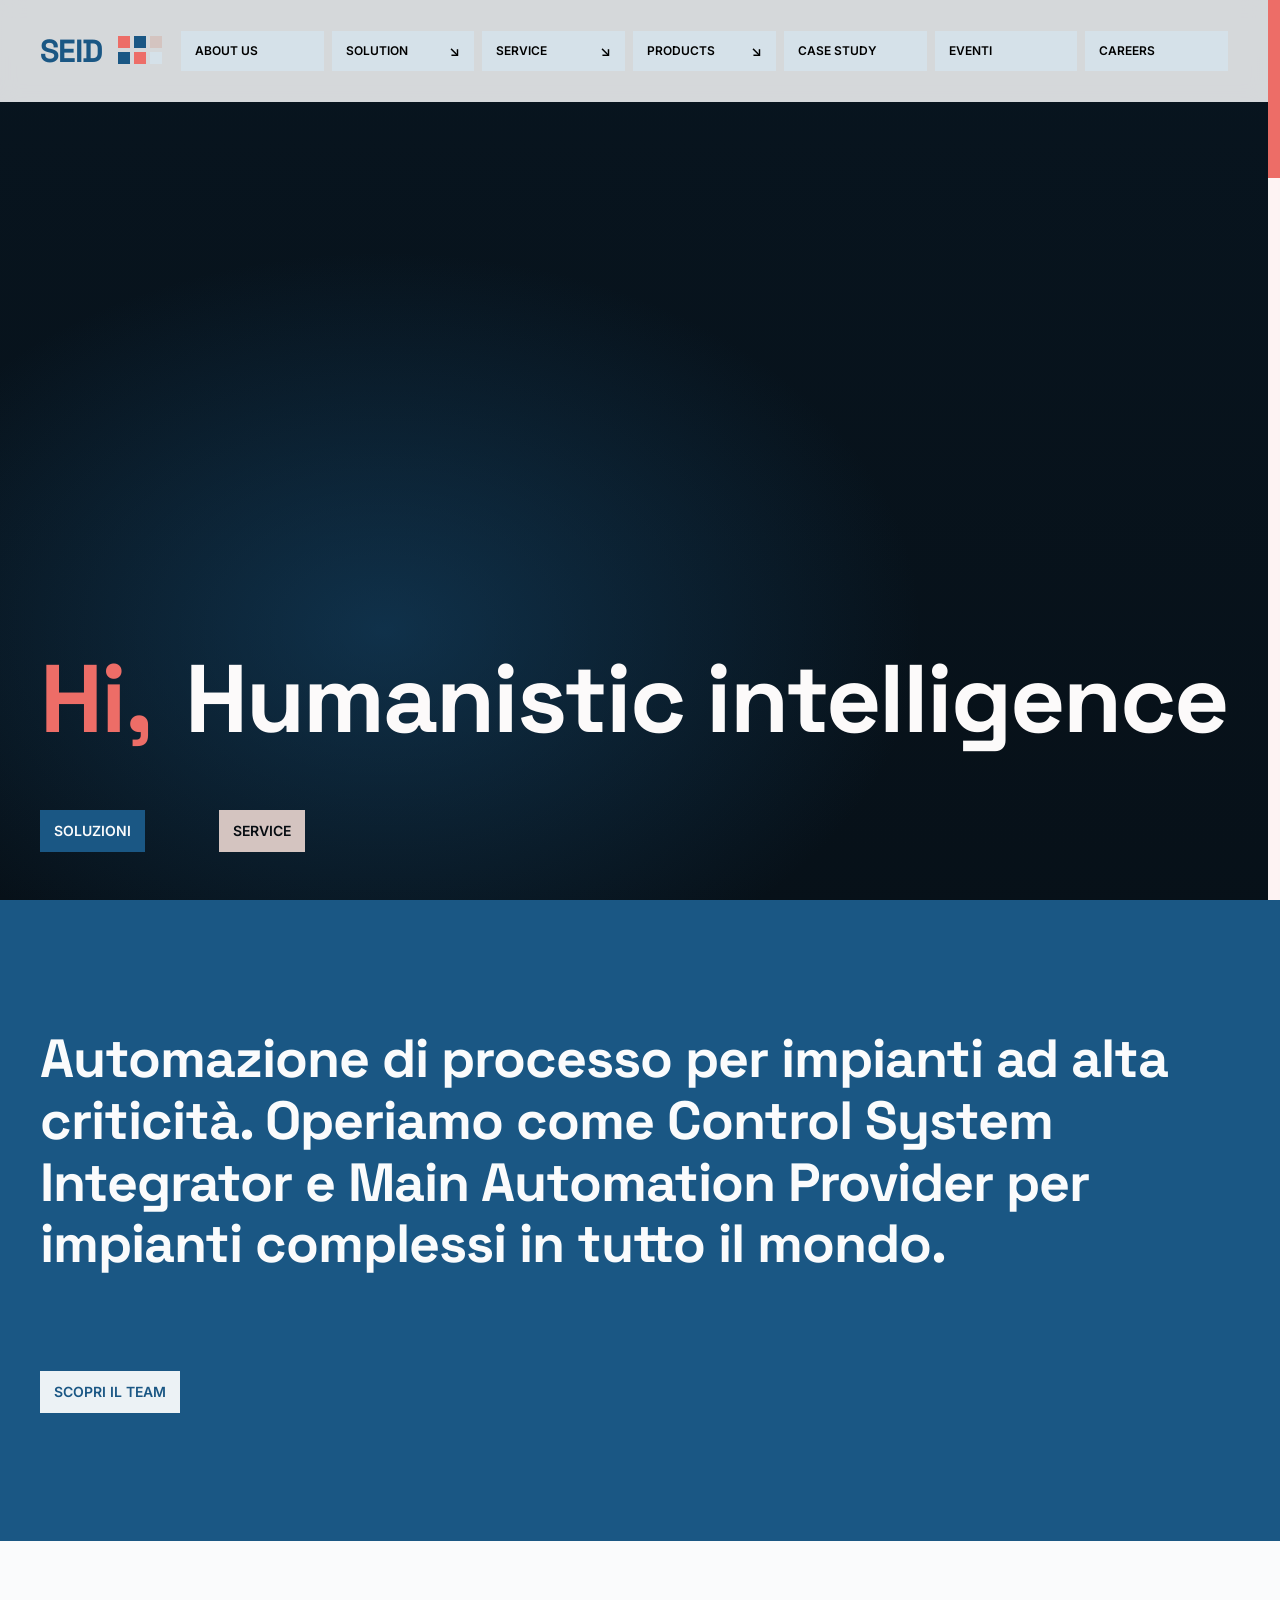
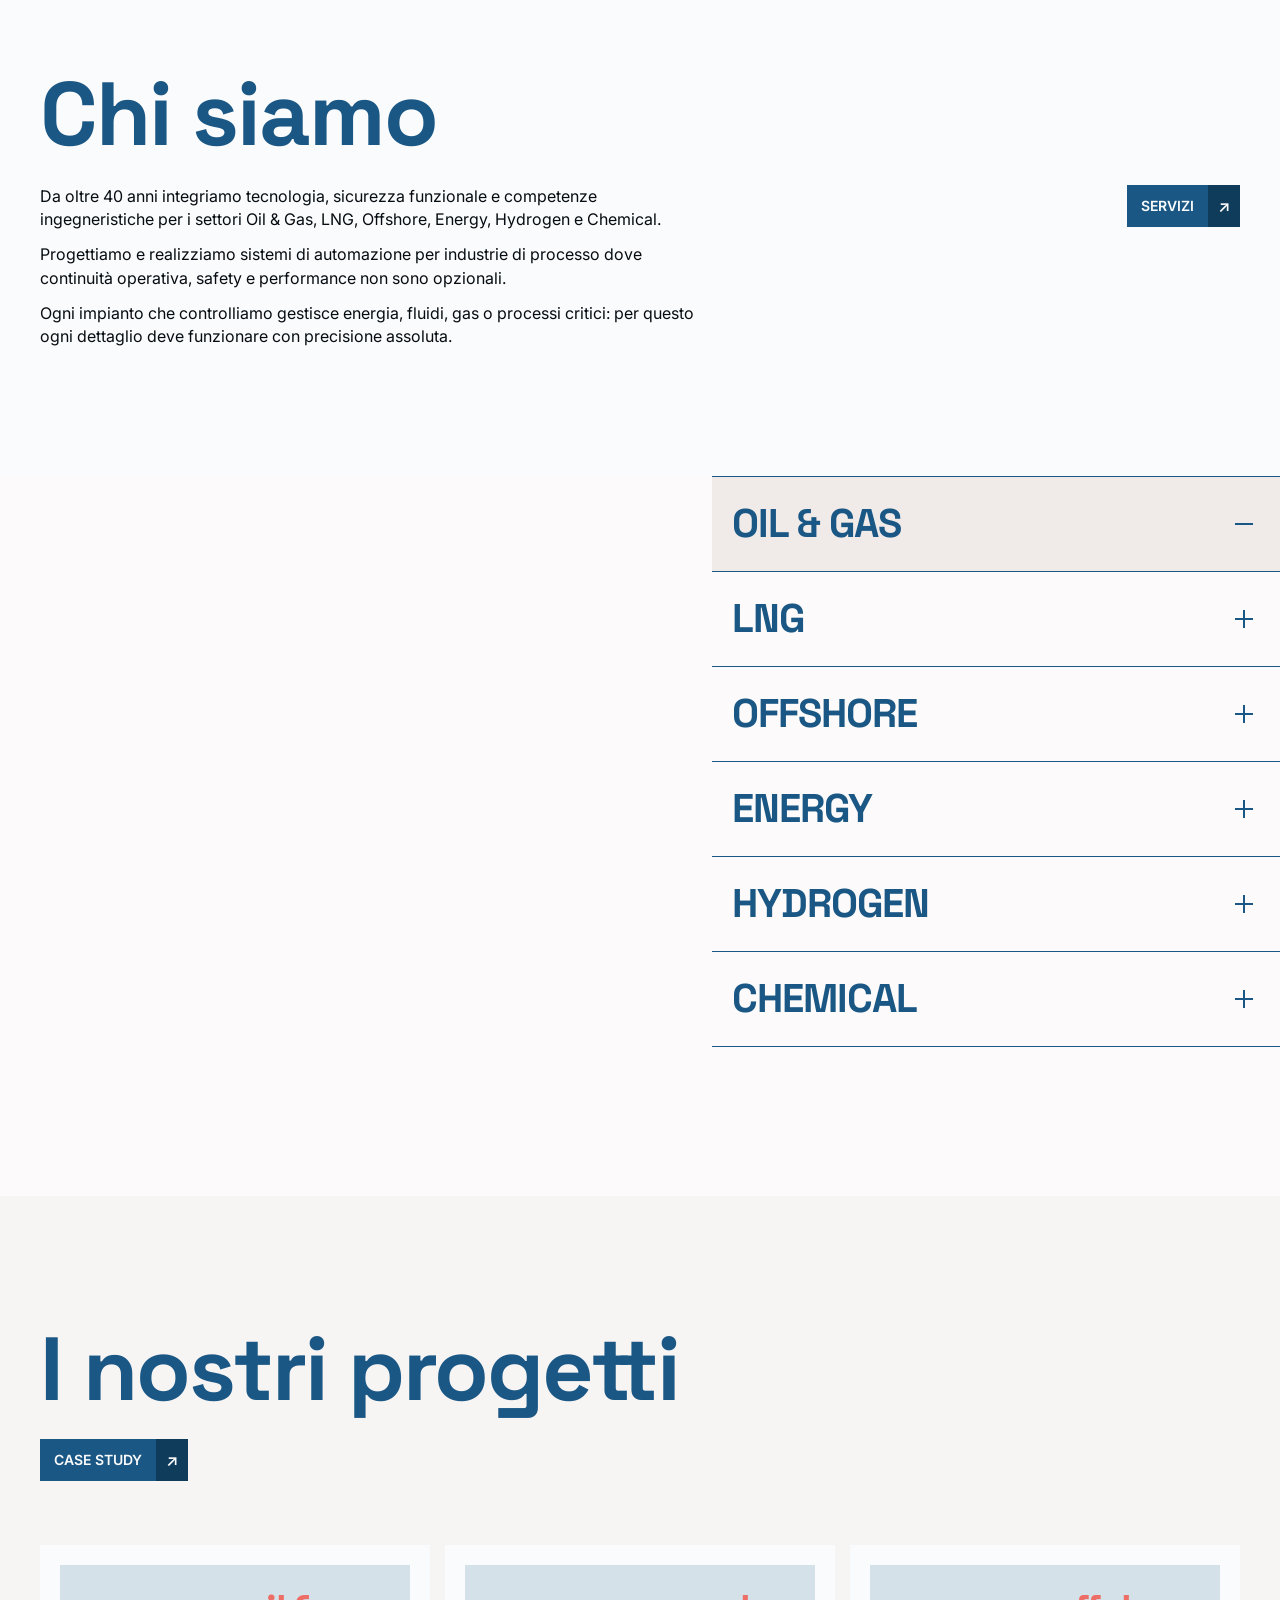
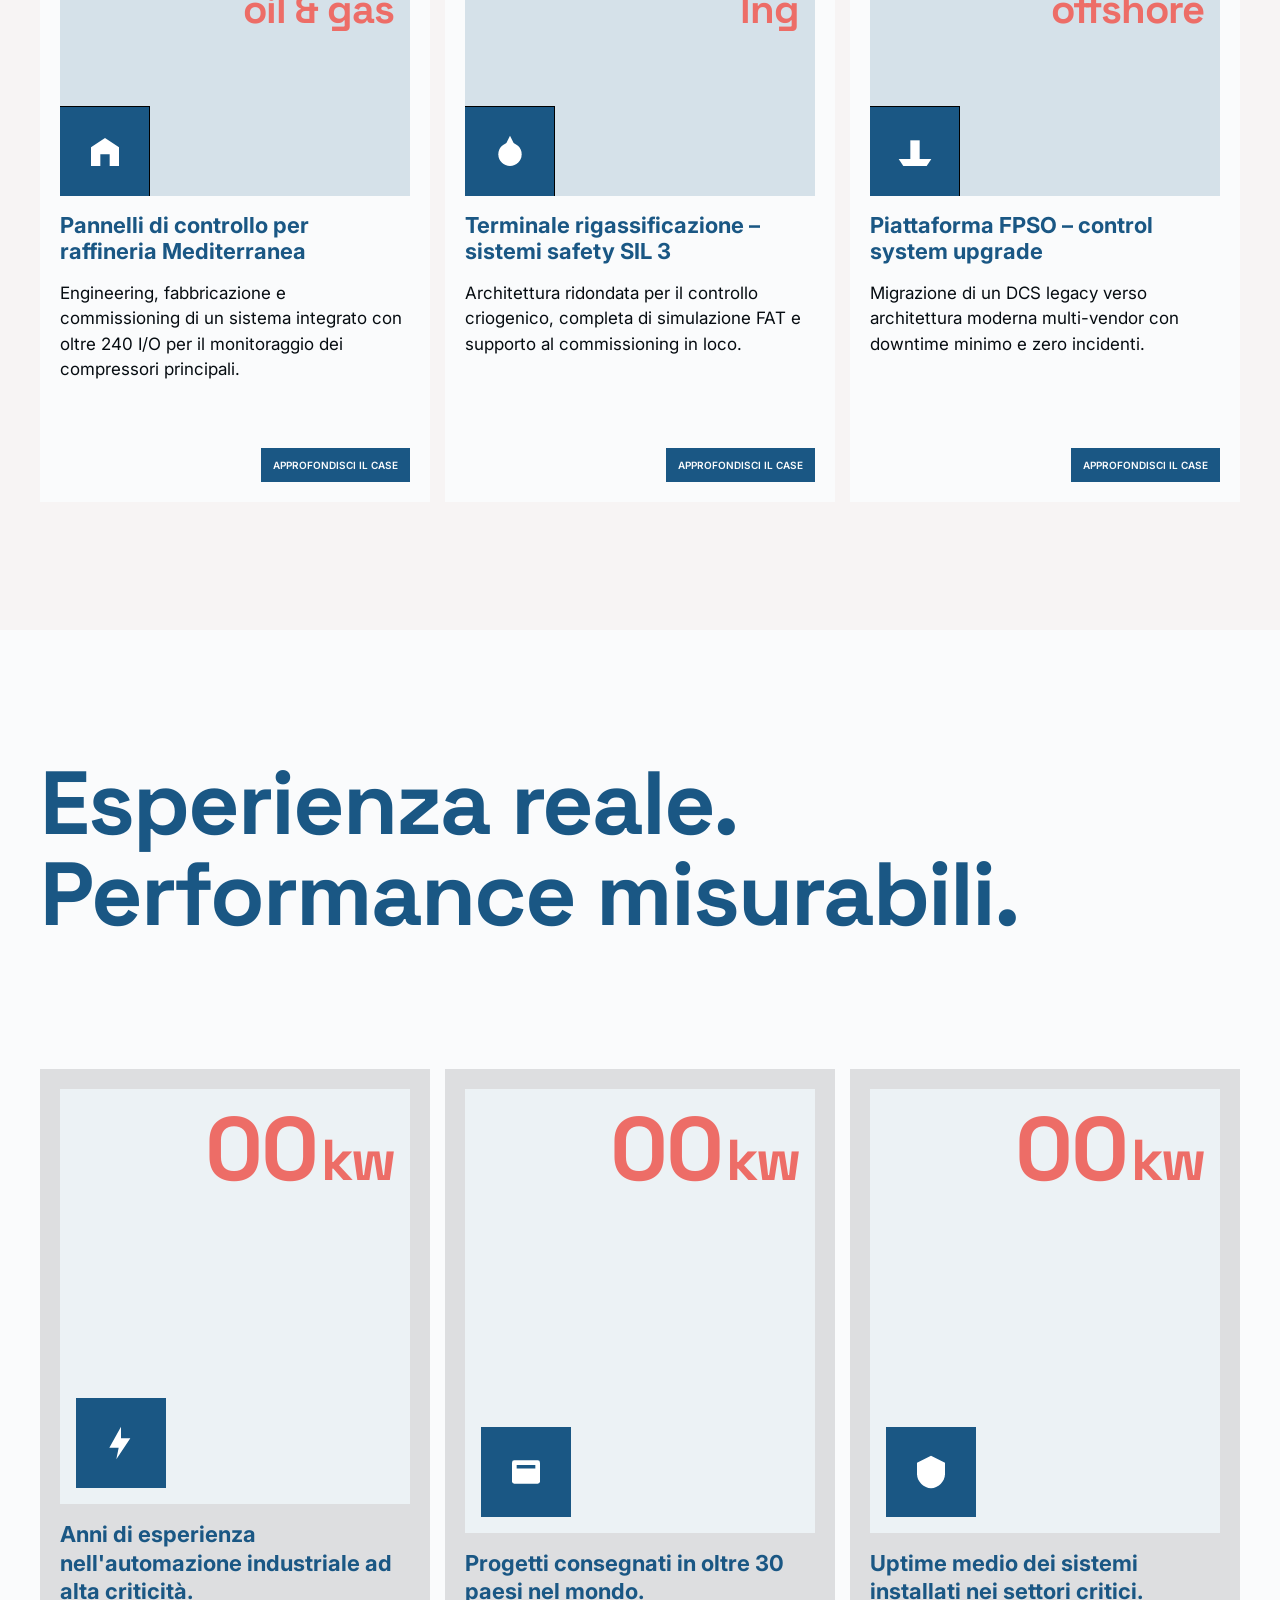
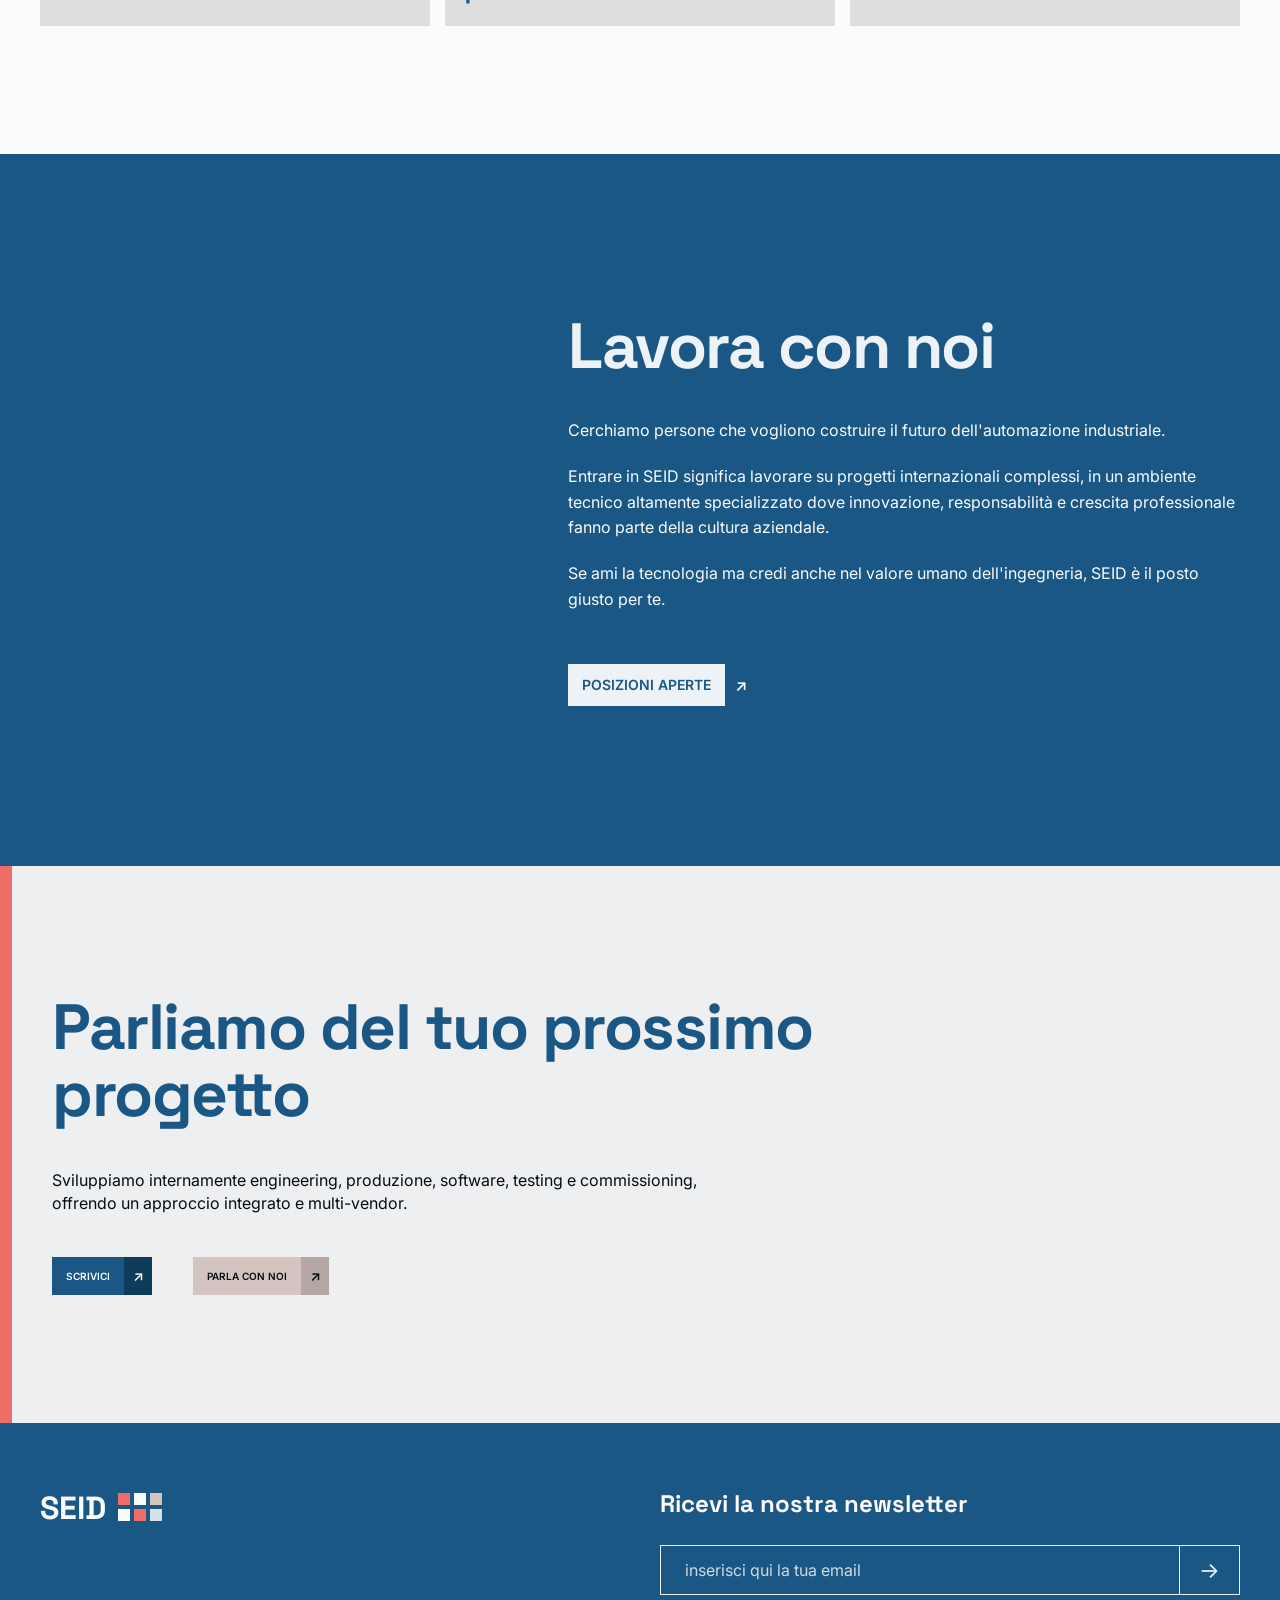
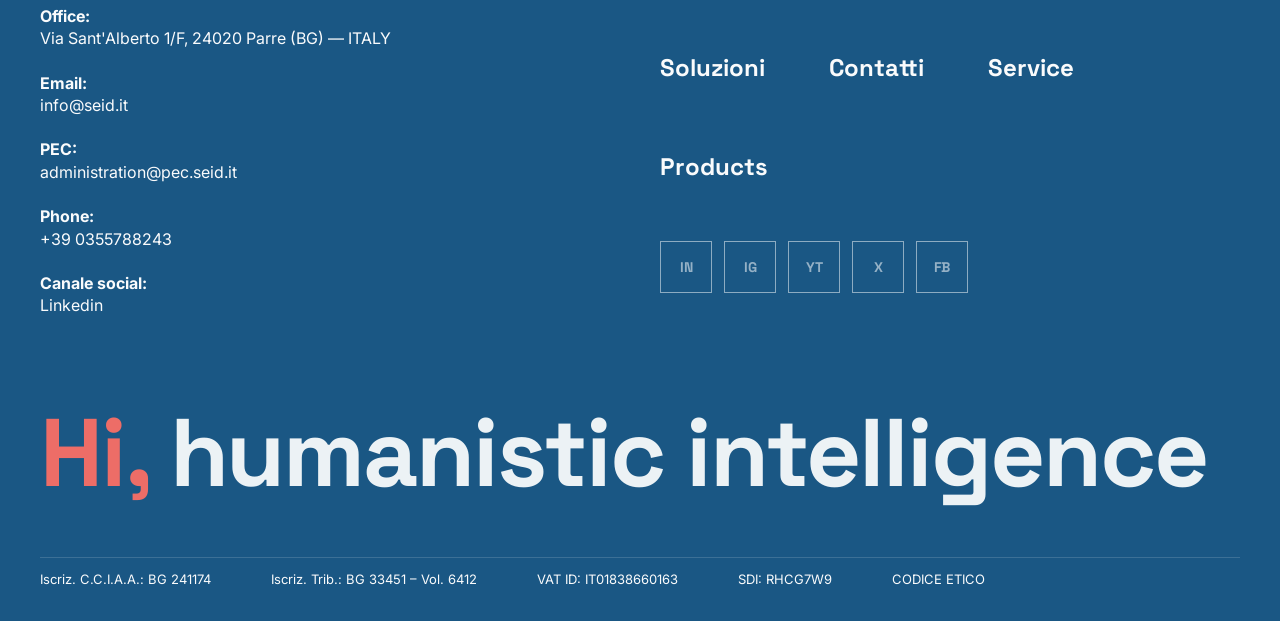
==== index.html @ a4745b93 "feat: SEID homepage prototype from Figma with GSAP animations Pixel-perfect HTML/CSS/JS implementati" ====
<!DOCTYPE html>
<html lang="it">
<head>
<meta charset="UTF-8" />
<meta name="viewport" content="width=device-width, initial-scale=1.0" />
<title>SEID — Hi, Humanistic Intelligence</title>
<meta name="description" content="Automazione di processo per impianti ad alta criticità. Control System Integrator e Main Automation Provider." />
<link rel="preconnect" href="https://fonts.googleapis.com" />
<link rel="preconnect" href="https://fonts.gstatic.com" crossorigin />
<link href="https://fonts.googleapis.com/css2?family=Inter:wght@400;600;700&family=Space+Grotesk:wght@500;700&display=swap" rel="stylesheet" />
<link rel="stylesheet" href="css/styles.css" />
</head>
<body>

<!-- Accent vertical line on right edge -->
<div class="edge-accent" aria-hidden="true">
  <span class="edge-accent__inner"></span>
</div>

<!-- HEADER -->
<header class="site-header" id="siteHeader">
  <a href="#" class="logo" aria-label="SEID home">
    <svg viewBox="0 0 127 42" xmlns="http://www.w3.org/2000/svg" fill="none" aria-hidden="true">
      <text x="0" y="32" fill="#1a5784" font-family="Space Grotesk, sans-serif" font-weight="700" font-size="32" letter-spacing="-1">SEID</text>
      <rect x="78" y="6" width="12" height="12" fill="#ed6d67"/>
      <rect x="94" y="6" width="12" height="12" fill="#1a5784"/>
      <rect x="110" y="6" width="12" height="12" fill="#d4c4c0"/>
      <rect x="78" y="22" width="12" height="12" fill="#1a5784"/>
      <rect x="94" y="22" width="12" height="12" fill="#ed6d67"/>
      <rect x="110" y="22" width="12" height="12" fill="#d5e1e9"/>
    </svg>
  </a>

  <nav class="nav" aria-label="Primary">
    <ul>
      <li><a href="#about">about us</a></li>
      <li><a href="#services">solution <span class="caret">↘</span></a></li>
      <li><a href="#services">service <span class="caret">↘</span></a></li>
      <li><a href="#projects">products <span class="caret">↘</span></a></li>
      <li><a href="#projects">case study</a></li>
      <li><a href="#careers">eventi</a></li>
      <li><a href="#careers">careers</a></li>
    </ul>
  </nav>

  <button class="hamburger" id="hamburger" aria-label="Apri menu" aria-expanded="false">
    <span></span><span></span><span></span>
  </button>
</header>

<!-- Mobile drawer -->
<div class="mobile-drawer" id="mobileDrawer" aria-hidden="true">
  <nav>
    <a href="#about">about us</a>
    <a href="#services">solution</a>
    <a href="#services">service</a>
    <a href="#projects">products</a>
    <a href="#projects">case study</a>
    <a href="#careers">eventi</a>
    <a href="#careers">careers</a>
  </nav>
</div>

<main>

  <!-- HERO BANNER -->
  <section class="hero-banner">
    <h1 class="hero-banner__title">
      <span class="hi js-hi">Hi,</span>
      <span class="white js-hi-text">Humanistic intelligence</span>
    </h1>
    <div class="hero-banner__buttons js-fade-up">
      <a class="btn btn--primary" href="#services">SOLUZIONI</a>
      <a class="btn btn--secondary" href="#services">SERVICE</a>
    </div>
  </section>

  <!-- HERO SECTION -->
  <section class="hero-section">
    <p class="hero-section__copy js-words">Automazione di processo per impianti ad alta criticità. Operiamo come Control System Integrator e Main Automation Provider per impianti complessi in tutto il mondo.</p>
    <a class="btn btn--ghost js-fade-up" href="#careers">scopri il team</a>
  </section>

  <!-- ABOUT -->
  <section class="about" id="about">
    <h2 class="section-title js-reveal">Chi siamo</h2>
    <div class="about__row">
      <div class="about__copy js-fade-up">
        <p>Da oltre 40 anni integriamo tecnologia, sicurezza funzionale e competenze ingegneristiche per i settori Oil &amp; Gas, LNG, Offshore, Energy, Hydrogen e Chemical.</p>
        <p>Progettiamo e realizziamo sistemi di automazione per industrie di processo dove continuità operativa, safety e performance non sono opzionali.</p>
        <p>Ogni impianto che controlliamo gestisce energia, fluidi, gas o processi critici: per questo ogni dettaglio deve funzionare con precisione assoluta.</p>
      </div>
      <a class="btn btn--primary btn--icon js-fade-up" href="#services">
        <span>servizi</span>
        <span class="btn__icon" aria-hidden="true">↗</span>
      </a>
    </div>
  </section>

  <!-- ACCORDION / SERVICES -->
  <section class="services" id="services">
    <div class="services__image js-parallax">
      <img src="https://www.figma.com/api/mcp/asset/ca672ca2-7e3f-4806-a216-b93a94ddacea" alt="Impianto industriale automazione SEID" loading="lazy" />
    </div>

    <div class="services__list">
      <div class="accordion" data-accordion>

        <article class="accordion__item is-open" data-item>
          <header class="accordion__header" data-header>
            <h3>OIL &amp; GAS</h3>
            <button class="accordion__toggle" aria-label="Apri sezione" data-toggle><span class="icon-plus"></span></button>
          </header>
          <div class="accordion__body" data-body>
            <p>Sistemi di automazione e controllo per impianti upstream, midstream e downstream. Sviluppiamo soluzioni affidabili per compressori, separatori, raffinerie e trattamento gas, garantendo continuità operativa, safety e performance in ambienti ad alta criticità.</p>
            <div class="tags">
              <span class="tag tag--accent">Unit Control Panel</span>
              <span class="tag">Local Control Panel</span>
              <span class="tag">Junction Box</span>
              <span class="tag">Pushbutton Station</span>
              <span class="tag">Local Instrument Board</span>
            </div>
            <div class="accordion__cta">
              <a class="btn btn--primary" href="#projects">esplora</a>
            </div>
          </div>
        </article>

        <article class="accordion__item" data-item>
          <header class="accordion__header" data-header>
            <h3>LNG</h3>
            <button class="accordion__toggle" aria-label="Apri sezione" data-toggle><span class="icon-plus"></span></button>
          </header>
          <div class="accordion__body" data-body>
            <p>Sistemi di controllo e safety per la liquefazione, lo stoccaggio e la rigassificazione del gas naturale. Progetti integrati per terminali LNG, gestione boil-off, monitoraggio criogenico.</p>
            <div class="tags">
              <span class="tag tag--accent">Cryogenic Skid</span>
              <span class="tag">BOG Compressor Panel</span>
              <span class="tag">ESD System</span>
            </div>
            <div class="accordion__cta">
              <a class="btn btn--primary" href="#projects">esplora</a>
            </div>
          </div>
        </article>

        <article class="accordion__item" data-item>
          <header class="accordion__header" data-header>
            <h3>Offshore</h3>
            <button class="accordion__toggle" aria-label="Apri sezione" data-toggle><span class="icon-plus"></span></button>
          </header>
          <div class="accordion__body" data-body>
            <p>Pannelli e sistemi di controllo certificati per ambienti offshore: FPSO, piattaforme fisse, jack-up. Soluzioni resistenti alla corrosione, certificate per zone ATEX/IECEx.</p>
            <div class="tags">
              <span class="tag tag--accent">FPSO Control</span>
              <span class="tag">Hazardous Area</span>
              <span class="tag">Subsea Interface</span>
            </div>
            <div class="accordion__cta">
              <a class="btn btn--primary" href="#projects">esplora</a>
            </div>
          </div>
        </article>

        <article class="accordion__item" data-item>
          <header class="accordion__header" data-header>
            <h3>Energy</h3>
            <button class="accordion__toggle" aria-label="Apri sezione" data-toggle><span class="icon-plus"></span></button>
          </header>
          <div class="accordion__body" data-body>
            <p>Controllo di centrali termoelettriche, cogenerazione, rinnovabili. Automazione di turbine, BOP e bilanci elettrici dell&apos;impianto con SIL fino a livello 3.</p>
            <div class="tags">
              <span class="tag tag--accent">Power Plant DCS</span>
              <span class="tag">Turbine Control</span>
              <span class="tag">BOP Integration</span>
            </div>
            <div class="accordion__cta">
              <a class="btn btn--primary" href="#projects">esplora</a>
            </div>
          </div>
        </article>

        <article class="accordion__item" data-item>
          <header class="accordion__header" data-header>
            <h3>Hydrogen</h3>
            <button class="accordion__toggle" aria-label="Apri sezione" data-toggle><span class="icon-plus"></span></button>
          </header>
          <div class="accordion__body" data-body>
            <p>Sistemi per la produzione, compressione e stoccaggio dell&apos;idrogeno verde e blu. Controllo di elettrolizzatori, gestione safety dedicata e integrazione con la rete elettrica.</p>
            <div class="tags">
              <span class="tag tag--accent">Electrolyzer Control</span>
              <span class="tag">H₂ Safety</span>
              <span class="tag">Storage Skid</span>
            </div>
            <div class="accordion__cta">
              <a class="btn btn--primary" href="#projects">esplora</a>
            </div>
          </div>
        </article>

        <article class="accordion__item" data-item>
          <header class="accordion__header" data-header>
            <h3>Chemical</h3>
            <button class="accordion__toggle" aria-label="Apri sezione" data-toggle><span class="icon-plus"></span></button>
          </header>
          <div class="accordion__body" data-body>
            <p>Automazione di processi chimici e petrolchimici: reattori, distillazione, polimerizzazione. Sistemi di safety SIL, batch control e gestione delle ricette per impianti continui e discontinui.</p>
            <div class="tags">
              <span class="tag tag--accent">Batch Control</span>
              <span class="tag">SIS Architecture</span>
              <span class="tag">Recipe Management</span>
            </div>
            <div class="accordion__cta">
              <a class="btn btn--primary" href="#projects">esplora</a>
            </div>
          </div>
        </article>

      </div>
    </div>
  </section>

  <!-- PROJECTS -->
  <section class="projects-wrap" id="projects">
    <div class="projects-intro">
      <h2 class="section-title js-reveal">I nostri progetti</h2>
      <a class="btn btn--primary btn--icon js-fade-up" href="#projects">
        <span>case study</span>
        <span class="btn__icon" aria-hidden="true">↗</span>
      </a>
    </div>

    <div class="projects-grid">
      <article class="project-card js-card">
        <div class="project-card__top">
          <h3 class="project-card__title">Oil &amp; gas</h3>
          <div class="project-card__icon" aria-hidden="true">
            <svg viewBox="0 0 36 36" xmlns="http://www.w3.org/2000/svg"><path d="M6 30 V14 L18 6 L30 14 V30 H22 V20 H14 V30 Z" fill="#fff"/></svg>
          </div>
        </div>
        <div class="project-card__body">
          <h4>Pannelli di controllo per raffineria Mediterranea</h4>
          <p>Engineering, fabbricazione e commissioning di un sistema integrato con oltre 240 I/O per il monitoraggio dei compressori principali.</p>
        </div>
        <a class="btn btn--primary btn--xs" href="#">approfondisci il case</a>
      </article>

      <article class="project-card js-card">
        <div class="project-card__top">
          <h3 class="project-card__title">LNG</h3>
          <div class="project-card__icon" aria-hidden="true">
            <svg viewBox="0 0 36 36" xmlns="http://www.w3.org/2000/svg"><circle cx="18" cy="20" r="10" fill="#fff"/><path d="M18 4 L24 16 H12 Z" fill="#fff"/></svg>
          </div>
        </div>
        <div class="project-card__body">
          <h4>Terminale rigassificazione – sistemi safety SIL 3</h4>
          <p>Architettura ridondata per il controllo criogenico, completa di simulazione FAT e supporto al commissioning in loco.</p>
        </div>
        <a class="btn btn--primary btn--xs" href="#">approfondisci il case</a>
      </article>

      <article class="project-card js-card">
        <div class="project-card__top">
          <h3 class="project-card__title">Offshore</h3>
          <div class="project-card__icon" aria-hidden="true">
            <svg viewBox="0 0 36 36" xmlns="http://www.w3.org/2000/svg"><path d="M4 24 H32 L28 30 H8 Z" fill="#fff"/><rect x="14" y="8" width="8" height="16" fill="#fff"/></svg>
          </div>
        </div>
        <div class="project-card__body">
          <h4>Piattaforma FPSO – control system upgrade</h4>
          <p>Migrazione di un DCS legacy verso architettura moderna multi-vendor con downtime minimo e zero incidenti.</p>
        </div>
        <a class="btn btn--primary btn--xs" href="#">approfondisci il case</a>
      </article>
    </div>
  </section>

  <!-- PERFORMANCE -->
  <section class="performance">
    <h2 class="section-title js-reveal">
      Esperienza reale.<br />Performance misurabili.
    </h2>
  </section>

  <!-- DATA CARDS -->
  <section class="data-grid">
    <article class="data-card js-card">
      <div class="data-card__top">
        <p class="data-card__number" data-counter data-target="40" data-suffix="+">
          <span class="num">00</span><span class="suf">kw</span>
        </p>
        <div class="data-card__icon" aria-hidden="true">
          <svg viewBox="0 0 36 36" xmlns="http://www.w3.org/2000/svg"><path d="M18 4 L8 22 H16 L14 32 L26 14 H18 Z" fill="#fff"/></svg>
        </div>
      </div>
      <p class="data-card__copy">Anni di esperienza nell&apos;automazione industriale ad alta criticità.</p>
    </article>

    <article class="data-card js-card">
      <div class="data-card__top">
        <p class="data-card__number" data-counter data-target="500" data-suffix="+">
          <span class="num">00</span><span class="suf">kw</span>
        </p>
        <div class="data-card__icon" aria-hidden="true">
          <svg viewBox="0 0 36 36" xmlns="http://www.w3.org/2000/svg"><rect x="6" y="8" width="24" height="20" rx="2" fill="#fff"/><rect x="10" y="12" width="16" height="3" fill="#1a5784"/></svg>
        </div>
      </div>
      <p class="data-card__copy">Progetti consegnati in oltre 30 paesi nel mondo.</p>
    </article>

    <article class="data-card js-card">
      <div class="data-card__top">
        <p class="data-card__number" data-counter data-target="99" data-suffix="%">
          <span class="num">00</span><span class="suf">kw</span>
        </p>
        <div class="data-card__icon" aria-hidden="true">
          <svg viewBox="0 0 36 36" xmlns="http://www.w3.org/2000/svg"><path d="M18 4 L30 10 V20 C30 26 24 32 18 32 C12 32 6 26 6 20 V10 Z" fill="#fff"/></svg>
        </div>
      </div>
      <p class="data-card__copy">Uptime medio dei sistemi installati nei settori critici.</p>
    </article>
  </section>

  <!-- CAREERS -->
  <section class="careers" id="careers">
    <div class="careers__image js-parallax">
      <img src="https://www.figma.com/api/mcp/asset/4fd340e8-c42e-48a8-834a-2d0d92413b69" alt="Team SEID al lavoro" loading="lazy" />
    </div>
    <div class="careers__copy">
      <h2 class="js-reveal">Lavora con noi</h2>
      <p class="js-fade-up">Cerchiamo persone che vogliono costruire il futuro dell&apos;automazione industriale.</p>
      <p class="js-fade-up">Entrare in SEID significa lavorare su progetti internazionali complessi, in un ambiente tecnico altamente specializzato dove innovazione, responsabilità e crescita professionale fanno parte della cultura aziendale.</p>
      <p class="js-fade-up">Se ami la tecnologia ma credi anche nel valore umano dell&apos;ingegneria, SEID è il posto giusto per te.</p>
      <a class="btn btn--ghost btn--icon js-fade-up" href="#contact">
        <span>posizioni aperte</span>
        <span class="btn__icon" aria-hidden="true">↗</span>
      </a>
    </div>
  </section>

  <!-- CONTACT CTA -->
  <section class="contact-cta" id="contact">
    <h2 class="js-reveal">Parliamo del tuo prossimo progetto</h2>
    <p class="js-fade-up">Sviluppiamo internamente engineering, produzione, software, testing e commissioning, offrendo un approccio integrato e multi-vendor.</p>
    <div class="contact-cta__buttons js-fade-up">
      <a class="btn btn--primary btn--icon btn--sm" href="#">
        <span>scrivici</span>
        <span class="btn__icon" aria-hidden="true">↗</span>
      </a>
      <a class="btn btn--soft btn--icon btn--sm" href="#">
        <span>Parla con noi</span>
        <span class="btn__icon" aria-hidden="true">↗</span>
      </a>
    </div>
  </section>

</main>

<!-- FOOTER -->
<footer class="footer">
  <div class="footer__top">
    <div class="footer__left">
      <a href="#" class="footer__logo" aria-label="SEID">
        <svg viewBox="0 0 127 42" xmlns="http://www.w3.org/2000/svg">
          <text x="0" y="32" fill="#fafbfc" font-family="Space Grotesk, sans-serif" font-weight="700" font-size="32">SEID</text>
          <rect x="78" y="6" width="12" height="12" fill="#ed6d67"/>
          <rect x="94" y="6" width="12" height="12" fill="#fafbfc"/>
          <rect x="110" y="6" width="12" height="12" fill="#d4c4c0"/>
          <rect x="78" y="22" width="12" height="12" fill="#fafbfc"/>
          <rect x="94" y="22" width="12" height="12" fill="#ed6d67"/>
          <rect x="110" y="22" width="12" height="12" fill="#d5e1e9"/>
        </svg>
      </a>
      <ul class="footer__contacts">
        <li><strong>Office:</strong><br />Via Sant'Alberto 1/F, 24020 Parre (BG) — ITALY</li>
        <li><strong>Email:</strong><br />info@seid.it</li>
        <li><strong>PEC:</strong><br />administration@pec.seid.it</li>
        <li><strong>Phone:</strong><br />+39 0355788243</li>
        <li><strong>Canale social:</strong><br />Linkedin</li>
      </ul>
    </div>

    <div class="footer__right">
      <div class="newsletter">
        <p class="newsletter__title">Ricevi la nostra newsletter</p>
        <form class="newsletter__form" onsubmit="event.preventDefault();">
          <input type="email" placeholder="inserisci qui la tua email" aria-label="Email" />
          <button type="submit" aria-label="Iscriviti">→</button>
        </form>
      </div>

      <nav class="footer__nav">
        <a href="#services">Soluzioni</a>
        <a href="#contact">Contatti</a>
        <a href="#services">Service</a>
        <a href="#projects">Products</a>
      </nav>

      <div class="footer__socials" aria-label="social">
        <a href="#" aria-label="LinkedIn"><span>in</span></a>
        <a href="#" aria-label="Instagram"><span>ig</span></a>
        <a href="#" aria-label="YouTube"><span>yt</span></a>
        <a href="#" aria-label="X"><span>x</span></a>
        <a href="#" aria-label="Facebook"><span>fb</span></a>
      </div>
    </div>
  </div>

  <h2 class="footer__claim">
    <span class="red">Hi,</span> <span class="light">humanistic intelligence</span>
  </h2>

  <div class="footer__legal">
    <span>Iscriz. C.C.I.A.A.: BG 241174</span>
    <span>Iscriz. Trib.: BG 33451 – Vol. 6412</span>
    <span>VAT ID: IT01838660163</span>
    <span>SDI: RHCG7W9</span>
    <span>CODICE ETICO</span>
  </div>
</footer>

<script src="https://cdnjs.cloudflare.com/ajax/libs/gsap/3.12.5/gsap.min.js"></script>
<script src="https://cdnjs.cloudflare.com/ajax/libs/gsap/3.12.5/ScrollTrigger.min.js"></script>
<script src="js/main.js"></script>
</body>
</html>
---- css/styles.css ----
/* ------- Design Tokens ------- */
:root {
  --primary-50:  #ecf2f5;
  --primary-100: #d5e1e9;
  --primary-500: #1a5784;
  --primary-700: #103c5b;
  --accent-50:   #fef3f3;
  --accent-500:  #ed6d67;
  --secondary-50:  #fcfafa;
  --secondary-100: #f7f4f4;
  --secondary-200: #f0eae9;
  --secondary-500: #d4c4c0;
  --secondary-600: #b4a7a3;
  --secondary-900: #3b3736;
  --neutral-50:  #fafbfc;
  --neutral-100: #eeeff0;
  --neutral-200: #dddee0;
  --neutral-950: #060c11;

  --margin: 40px;
  --gutter: 15px;
  --spacing-s: 8px;
  --spacing-l: 16px;
  --spacing-xl: 24px;
  --spacing-2xl: 32px;
  --spacing-4xl: 64px;
  --spacing-5xl: 96px;
  --spacing-6xl: 128px;

  --font-head: "Space Grotesk", system-ui, sans-serif;
  --font-body: "Inter", system-ui, sans-serif;

  --max: 1440px;
  --header-h: 102px;
}

* { box-sizing: border-box; margin: 0; padding: 0; }

html { scroll-behavior: smooth; }

body {
  font-family: var(--font-body);
  background: var(--neutral-50);
  color: var(--neutral-950);
  line-height: 1.45;
  overflow-x: hidden;
  -webkit-font-smoothing: antialiased;
}

img { display: block; max-width: 100%; }
a { color: inherit; text-decoration: none; }
button { font: inherit; cursor: pointer; border: 0; background: transparent; color: inherit; }

/* Right accent line that runs full page */
.edge-accent {
  position: fixed;
  top: 0; right: 0;
  width: 12px;
  height: 100%;
  background: var(--accent-50);
  z-index: 60;
  pointer-events: none;
}
.edge-accent__inner {
  display: block;
  width: 100%;
  height: 178px;
  background: var(--accent-500);
  transform-origin: top;
}

/* ------- Header ------- */
.site-header {
  position: fixed;
  top: 0; left: 0; right: 12px;
  display: flex;
  align-items: center;
  gap: 14px;
  padding: 30px 40px;
  background: rgba(250, 251, 252, 0.85);
  backdrop-filter: blur(10px);
  -webkit-backdrop-filter: blur(10px);
  z-index: 50;
  transition: padding .35s ease, background .35s ease;
}

.site-header.is-scrolled {
  padding: 16px 40px;
  background: rgba(250, 251, 252, 0.95);
  box-shadow: 0 8px 22px -18px rgba(6, 12, 17, .25);
}

.logo {
  flex-shrink: 0;
  width: 127px;
  height: 42px;
  display: block;
}
.logo svg { width: 100%; height: 100%; }

.nav { flex: 1; }
.nav ul {
  list-style: none;
  display: flex;
  gap: 8px;
  align-items: stretch;
}
.nav li { flex: 1 0 0; }
.nav a {
  display: flex;
  align-items: center;
  justify-content: space-between;
  height: 40px;
  padding: 10px 14px;
  background: var(--primary-100);
  font-weight: 600;
  font-size: 12px;
  text-transform: uppercase;
  color: #000;
  transition: background .35s ease, color .35s ease, transform .35s ease;
}
.nav a:hover {
  background: var(--primary-500);
  color: var(--neutral-50);
}
.nav .caret {
  display: inline-block;
  font-size: 14px;
  transition: transform .3s ease;
}
.nav a:hover .caret { transform: translate(2px,-2px); }

.hamburger {
  display: none;
  flex-direction: column;
  gap: 5px;
  padding: 10px;
  background: var(--primary-500);
  margin-left: auto;
}
.hamburger span {
  display: block;
  width: 22px;
  height: 2px;
  background: #fff;
  transition: transform .3s ease, opacity .3s ease;
}
.hamburger[aria-expanded="true"] span:nth-child(1) { transform: translateY(7px) rotate(45deg); }
.hamburger[aria-expanded="true"] span:nth-child(2) { opacity: 0; }
.hamburger[aria-expanded="true"] span:nth-child(3) { transform: translateY(-7px) rotate(-45deg); }

.mobile-drawer {
  position: fixed;
  top: 0; right: -100%;
  width: min(360px, 88%);
  height: 100vh;
  background: var(--primary-500);
  padding: 110px 32px 40px;
  z-index: 45;
  transition: right .45s cubic-bezier(.65,.05,.36,1);
  border-left: 12px solid var(--accent-500);
}
.mobile-drawer.is-open { right: 0; }
.mobile-drawer nav {
  display: flex;
  flex-direction: column;
  gap: 22px;
}
.mobile-drawer a {
  font-family: var(--font-head);
  font-weight: 700;
  font-size: 28px;
  color: var(--neutral-50);
  letter-spacing: -.5px;
}
.mobile-drawer a:hover { color: var(--accent-500); }

/* ------- Buttons ------- */
.btn {
  display: inline-flex;
  align-items: stretch;
  font-family: var(--font-body);
  font-weight: 600;
  font-size: 14px;
  text-transform: uppercase;
  line-height: 1;
  overflow: hidden;
  position: relative;
  transition: transform .3s ease;
}
.btn > span:first-child {
  display: inline-flex;
  align-items: center;
  justify-content: center;
  padding: 14px;
  white-space: nowrap;
  transition: background .35s ease, color .35s ease;
}
.btn--primary > span:first-child {
  background: var(--primary-500);
  color: var(--neutral-50);
}
.btn--primary:hover > span:first-child { background: var(--primary-700); }
.btn--secondary > span:first-child {
  background: var(--secondary-500);
  color: var(--neutral-950);
}
.btn--secondary:hover > span:first-child { background: var(--secondary-600); }
.btn--ghost > span:first-child {
  background: var(--primary-50);
  color: var(--primary-500);
}
.btn--ghost:hover > span:first-child { background: #fff; }
.btn--soft > span:first-child {
  background: var(--secondary-500);
  color: var(--neutral-950);
}
.btn--soft:hover > span:first-child { background: var(--secondary-600); }

/* For buttons that are just simple anchors (no spans wrappers): */
.btn:not(.btn--icon) {
  padding: 14px;
  background: var(--primary-500);
  color: var(--neutral-50);
  transition: background .35s ease, transform .3s ease;
}
.btn.btn--secondary:not(.btn--icon) { background: var(--secondary-500); color: var(--neutral-950); }
.btn.btn--ghost:not(.btn--icon)     { background: var(--primary-50); color: var(--primary-500); }
.btn.btn--primary:not(.btn--icon):hover { background: var(--primary-700); }
.btn.btn--secondary:not(.btn--icon):hover { background: var(--secondary-600); }
.btn.btn--ghost:not(.btn--icon):hover { background: #fff; }
.btn.btn--xs { padding: 12px; font-size: 10px; }
.btn.btn--sm { padding: 12px; font-size: 10px; }

.btn--icon { padding: 0 !important; background: transparent !important; }
.btn--icon .btn__icon {
  width: 32px;
  display: inline-flex;
  align-items: center;
  justify-content: center;
  font-size: 16px;
  background: var(--primary-700);
  color: var(--neutral-50);
  transition: background .35s ease, transform .35s ease;
}
.btn--primary.btn--icon:hover .btn__icon { background: #000; transform: translate(2px,-2px); }
.btn--soft .btn__icon { background: var(--secondary-600); color: var(--neutral-950); }
.btn--ghost.btn--icon .btn__icon { background: var(--primary-500); color: var(--neutral-50); }

.btn--sm.btn--icon .btn__icon, .btn--xs.btn--icon .btn__icon { width: 28px; font-size: 14px; }

/* ------- Sections / Generic ------- */
section { position: relative; }

.section-title {
  font-family: var(--font-head);
  font-weight: 700;
  color: var(--primary-500);
  font-size: clamp(48px, 7vw, 96px);
  line-height: 1.02;
  letter-spacing: -2px;
}

/* ------- HERO BANNER ------- */
.hero-banner {
  background:
    linear-gradient(180deg, rgba(6,12,17,.55) 0%, rgba(6,12,17,.75) 100%),
    url("https://www.figma.com/api/mcp/asset/ca672ca2-7e3f-4806-a216-b93a94ddacea") center/cover no-repeat,
    #0a1f30;
  padding: 200px 40px 48px;
  min-height: 100vh;
  display: flex;
  flex-direction: column;
  justify-content: flex-end;
  gap: 63px;
  position: relative;
  overflow: hidden;
}
.hero-banner::after {
  content: "";
  position: absolute;
  inset: 0;
  background: radial-gradient(60% 60% at 30% 70%, rgba(26,87,132,.45), transparent 70%);
  pointer-events: none;
}

.hero-banner__title {
  font-family: var(--font-head);
  font-weight: 700;
  font-size: clamp(40px, 8vw, 96px);
  line-height: 1;
  letter-spacing: -2px;
  color: var(--accent-500);
  position: relative;
  z-index: 2;
}
.hero-banner__title .white { color: #fcfafa; display: inline-block; }
.hero-banner__title .hi { display: inline-block; margin-right: 12px; }

.hero-banner__buttons {
  display: flex;
  gap: 74px;
  position: relative;
  z-index: 2;
}

/* ------- HERO SECTION (blue) ------- */
.hero-section {
  background: var(--primary-500);
  padding: var(--spacing-6xl) var(--margin);
  display: flex;
  flex-direction: column;
  gap: var(--spacing-5xl);
  justify-content: center;
  min-height: 70vh;
}
.hero-section__copy {
  font-family: var(--font-head);
  font-weight: 700;
  font-size: clamp(28px, 4.2vw, 56px);
  line-height: 1.15;
  color: var(--neutral-50);
  letter-spacing: -1px;
  max-width: 1360px;
}
.hero-section .btn { align-self: flex-start; }

/* ------- ABOUT ------- */
.about {
  padding: var(--spacing-6xl) var(--margin);
  display: flex;
  flex-direction: column;
  gap: var(--spacing-xl);
}
.about__row {
  display: flex;
  align-items: flex-start;
  justify-content: space-between;
  gap: 60px;
  flex-wrap: wrap;
}
.about__copy {
  max-width: 672px;
  display: flex;
  flex-direction: column;
  gap: 12px;
  font-size: 16px;
  color: var(--neutral-950);
}

/* ------- SERVICES ACCORDION ------- */
.services {
  display: flex;
  align-items: stretch;
  gap: 0;
  background: var(--secondary-50);
}
.services__image {
  flex: 0 0 712px;
  position: relative;
  overflow: hidden;
  align-self: stretch;
  min-height: 720px;
}
.services__image img {
  position: absolute;
  inset: 0;
  width: 100%; height: 100%;
  object-fit: cover;
  will-change: transform;
  transform: scale(1.08);
}

.services__list { flex: 1; min-width: 0; }
.accordion { display: flex; flex-direction: column; }
.accordion__item {
  border-top: 1px solid var(--primary-500);
  background: var(--secondary-50);
  padding: 0 20px;
  overflow: hidden;
  transition: background .4s ease;
}
.accordion__item:last-child { border-bottom: 1px solid var(--primary-500); }
.accordion__item.is-open {
  background: var(--secondary-200);
}
.accordion__header {
  display: flex;
  align-items: center;
  justify-content: space-between;
  padding: 18px 0;
  cursor: pointer;
  user-select: none;
}
.accordion__header h3 {
  font-family: var(--font-head);
  font-weight: 700;
  font-size: 40px;
  color: var(--primary-500);
  letter-spacing: -1px;
  text-transform: uppercase;
  transition: color .35s ease, letter-spacing .35s ease;
}
.accordion__item:hover .accordion__header h3 { color: var(--primary-700); }
.accordion__toggle {
  width: 32px;
  height: 32px;
  display: inline-flex;
  align-items: center;
  justify-content: center;
}
.icon-plus {
  position: relative;
  width: 18px;
  height: 18px;
}
.icon-plus::before,
.icon-plus::after {
  content: "";
  position: absolute;
  inset: 0;
  margin: auto;
  background: var(--primary-500);
}
.icon-plus::before { width: 18px; height: 2px; }
.icon-plus::after { width: 2px; height: 18px; transition: transform .35s ease; }
.accordion__item.is-open .icon-plus::after { transform: rotate(90deg); }

.accordion__body {
  height: 0;
  overflow: hidden;
  opacity: 0;
}
.accordion__body p {
  margin-bottom: 16px;
  font-size: 16px;
}
.accordion__cta { margin-top: 24px; padding-bottom: 24px; display: flex; justify-content: flex-end; }

.tags {
  display: flex;
  flex-wrap: wrap;
  gap: 14px;
  margin-top: 8px;
}
.tag {
  padding: 10px;
  border: 1.5px solid var(--primary-500);
  font-family: var(--font-body);
  font-weight: 700;
  font-size: 10px;
  color: var(--secondary-900);
  background: transparent;
  white-space: nowrap;
  transition: background .35s ease, color .35s ease;
}
.tag:hover { background: var(--primary-500); color: #fff; }
.tag--accent {
  background: var(--accent-500);
  border-color: var(--accent-50);
  color: var(--secondary-900);
}
.tag--accent:hover { background: #d75651; color: #fff; }

/* ------- PROJECTS ------- */
.projects-wrap { background: var(--secondary-100); }
.projects-intro {
  padding: var(--spacing-6xl) var(--margin) var(--spacing-4xl);
  display: flex;
  flex-direction: column;
  gap: var(--spacing-xl);
  align-items: flex-start;
}

.projects-grid {
  display: grid;
  grid-template-columns: repeat(3, 1fr);
  gap: var(--gutter);
  padding: 0 var(--margin) var(--spacing-6xl);
}

.project-card {
  background: var(--neutral-50);
  padding: 20px;
  display: flex;
  flex-direction: column;
  gap: 16px;
  min-height: 557px;
  transition: transform .4s cubic-bezier(.16,1,.3,1), box-shadow .4s ease;
  position: relative;
}
.project-card:hover {
  transform: translateY(-6px);
  box-shadow: 0 24px 40px -28px rgba(6,12,17,.3);
}
.project-card__top {
  background: var(--primary-100);
  height: 231px;
  display: flex;
  flex-direction: column;
  justify-content: space-between;
  padding-top: var(--spacing-s);
  position: relative;
  overflow: hidden;
}
.project-card__top::after {
  content: "";
  position: absolute;
  inset: 0;
  background: linear-gradient(120deg, rgba(26,87,132,.0) 60%, rgba(26,87,132,.15) 100%);
  transition: opacity .4s ease;
  opacity: 0;
}
.project-card:hover .project-card__top::after { opacity: 1; }
.project-card__title {
  font-family: var(--font-head);
  font-weight: 700;
  font-size: 40px;
  color: var(--accent-500);
  text-align: right;
  padding: 8px 16px 0;
  letter-spacing: -1px;
  text-transform: lowercase;
}
.project-card__icon {
  width: 90px;
  height: 90px;
  background: var(--primary-500);
  border-right: 1px solid #000;
  border-top: 1px solid #000;
  display: flex;
  align-items: center;
  justify-content: center;
  transition: background .35s ease, transform .4s ease;
}
.project-card:hover .project-card__icon {
  background: var(--accent-500);
  transform: rotate(-3deg);
}
.project-card__icon svg { width: 42px; height: 42px; }

.project-card__body { flex: 1; display: flex; flex-direction: column; gap: 16px; }
.project-card__body h4 {
  font-weight: 700;
  font-size: 22px;
  color: var(--primary-500);
  line-height: 1.2;
}
.project-card__body p {
  font-size: 17px;
  color: var(--neutral-950);
  line-height: 1.5;
}
.project-card .btn { align-self: flex-end; }

/* ------- PERFORMANCE ------- */
.performance {
  padding: var(--spacing-6xl) var(--margin);
}

/* ------- DATA CARDS ------- */
.data-grid {
  display: grid;
  grid-template-columns: repeat(3, 1fr);
  gap: var(--gutter);
  padding: 0 var(--margin) var(--spacing-6xl);
}
.data-card {
  background: var(--neutral-200);
  padding: 20px;
  display: flex;
  flex-direction: column;
  gap: 16px;
  min-height: 557px;
  transition: transform .4s ease;
}
.data-card:hover { transform: translateY(-6px); }
.data-card__top {
  background: var(--primary-50);
  flex: 1;
  display: flex;
  flex-direction: column;
  justify-content: space-between;
  padding: 16px;
  min-height: 320px;
  position: relative;
  overflow: hidden;
}
.data-card__number {
  font-family: var(--font-head);
  font-weight: 700;
  text-align: right;
  color: var(--accent-500);
  letter-spacing: -2px;
  line-height: 1;
}
.data-card__number .num { font-size: clamp(64px, 7vw, 96px); }
.data-card__number .suf { font-size: clamp(40px, 4.5vw, 62px); margin-left: 4px; }
.data-card__icon {
  width: 90px; height: 90px;
  background: var(--primary-500);
  display: flex;
  align-items: center;
  justify-content: center;
  margin-top: auto;
}
.data-card__icon svg { width: 42px; height: 42px; }
.data-card__copy {
  font-weight: 700;
  font-size: 22px;
  color: var(--primary-500);
  line-height: 1.3;
}

/* ------- CAREERS ------- */
.careers {
  background: var(--primary-500);
  display: flex;
  gap: 17px;
  align-items: stretch;
  padding-right: var(--margin);
}
.careers__image {
  flex: 1;
  min-height: 712px;
  position: relative;
  overflow: hidden;
}
.careers__image img {
  position: absolute;
  inset: 0;
  width: 100%; height: 100%;
  object-fit: cover;
  will-change: transform;
  transform: scale(1.08);
}
.careers__copy {
  flex: 0 0 672px;
  display: flex;
  flex-direction: column;
  gap: 16px;
  padding: var(--spacing-xl) 0;
  align-self: center;
  color: var(--neutral-50);
}
.careers__copy h2 {
  font-family: var(--font-head);
  font-weight: 700;
  font-size: clamp(40px, 5vw, 64px);
  color: var(--primary-50);
  margin-bottom: 24px;
  line-height: 1;
  letter-spacing: -1.5px;
}
.careers__copy p {
  font-size: 16px;
  line-height: 1.6;
  margin-bottom: 4px;
}
.careers__copy .btn { margin-top: 32px; align-self: flex-start; }

/* ------- CONTACT CTA ------- */
.contact-cta {
  background: var(--neutral-100);
  border-left: 12px solid var(--accent-500);
  padding: var(--spacing-6xl) var(--margin);
  display: flex;
  flex-direction: column;
  gap: 41px;
}
.contact-cta h2 {
  font-family: var(--font-head);
  font-weight: 700;
  font-size: clamp(40px, 5vw, 64px);
  color: var(--primary-500);
  letter-spacing: -1.5px;
  line-height: 1.05;
  max-width: 768px;
}
.contact-cta p {
  font-size: 16px;
  max-width: 672px;
  color: var(--neutral-950);
}
.contact-cta__buttons {
  display: flex;
  gap: 41px;
  flex-wrap: wrap;
}

/* ------- FOOTER ------- */
.footer {
  background: var(--primary-500);
  padding: var(--spacing-2xl) var(--margin);
  color: var(--neutral-50);
  display: flex;
  flex-direction: column;
  gap: var(--spacing-2xl);
}
.footer__top {
  display: grid;
  grid-template-columns: 1fr 1fr;
  gap: 40px;
}
.footer__left {
  display: flex;
  flex-direction: column;
  gap: 70px;
  padding: var(--spacing-2xl) 0;
}
.footer__logo { width: 127px; }
.footer__logo svg { width: 100%; }

.footer__contacts {
  list-style: none;
  display: flex;
  flex-direction: column;
  gap: 22px;
  font-size: 16px;
  line-height: 1.4;
}
.footer__contacts strong { font-weight: 700; }

.footer__right {
  display: flex;
  flex-direction: column;
  gap: var(--spacing-2xl);
  padding: var(--spacing-2xl) 0;
}

.newsletter__title {
  font-family: var(--font-head);
  font-weight: 700;
  font-size: 24px;
  color: var(--secondary-50);
  margin-bottom: 24px;
}
.newsletter__form {
  display: flex;
  align-items: stretch;
  border: 1.5px solid var(--primary-50);
}
.newsletter__form input {
  flex: 1;
  background: transparent;
  border: 0;
  padding: 14px 24px;
  font-family: var(--font-body);
  font-size: 16px;
  color: var(--primary-50);
  outline: none;
}
.newsletter__form input::placeholder { color: var(--primary-50); opacity: .85; }
.newsletter__form button {
  width: 60px;
  background: transparent;
  border-left: 1.5px solid var(--primary-50);
  color: var(--primary-50);
  font-size: 22px;
  transition: background .3s ease, color .3s ease;
}
.newsletter__form button:hover { background: var(--primary-50); color: var(--primary-500); }

.footer__nav {
  display: flex;
  gap: 64px;
  flex-wrap: wrap;
  padding: 24px 0;
  font-family: var(--font-head);
  font-weight: 700;
  font-size: 24px;
  color: var(--neutral-50);
}
.footer__nav a { transition: color .3s ease; }
.footer__nav a:hover { color: var(--accent-500); }

.footer__socials {
  display: flex;
  gap: 12px;
  opacity: .55;
  flex-wrap: wrap;
}
.footer__socials a {
  width: 52px;
  height: 52px;
  border: 1.5px solid var(--primary-50);
  display: inline-flex;
  align-items: center;
  justify-content: center;
  font-family: var(--font-head);
  font-weight: 700;
  text-transform: uppercase;
  font-size: 14px;
  transition: background .35s ease, color .35s ease, transform .35s ease;
}
.footer__socials a:hover { background: var(--neutral-50); color: var(--primary-500); transform: translateY(-3px); }

.footer__claim {
  font-family: var(--font-head);
  font-weight: 700;
  font-size: clamp(40px, 8vw, 96px);
  line-height: 1;
  letter-spacing: -2px;
  padding: 24px 0;
}
.footer__claim .red { color: var(--accent-500); }
.footer__claim .light { color: var(--primary-50); }

.footer__legal {
  display: flex;
  flex-wrap: wrap;
  gap: 28px 60px;
  font-size: 13px;
  color: var(--neutral-50);
  padding-top: 12px;
  border-top: 1px solid rgba(255,255,255,.15);
}

/* ------- Animation init states ------- */
.js-reveal,
.js-fade-up,
.js-words > span,
.js-card {
  will-change: transform, opacity;
}

/* ------- Responsive ------- */
@media (max-width: 1100px) {
  .services { flex-direction: column; }
  .services__image { flex: 0 0 auto; width: 100%; min-height: 360px; }
  .careers { flex-direction: column; padding: 0; }
  .careers__image { min-height: 360px; flex: 0 0 auto; }
  .careers__copy { flex: 0 0 auto; padding: 48px 32px 64px; }
  .footer__top { grid-template-columns: 1fr; }
  .projects-grid { grid-template-columns: 1fr 1fr; }
  .data-grid { grid-template-columns: 1fr 1fr; }
}

@media (max-width: 820px) {
  :root {
    --margin: 20px;
    --spacing-6xl: 80px;
    --spacing-5xl: 56px;
  }
  .nav { display: none; }
  .hamburger { display: flex; }
  .site-header { padding: 16px 20px; }
  .site-header.is-scrolled { padding: 12px 20px; }
  .logo { width: 96px; }

  .hero-banner { padding: 140px 20px 40px; min-height: 90vh; }
  .hero-banner__buttons { gap: 16px; flex-wrap: wrap; }

  .hero-section { padding: 80px 20px; gap: 48px; }
  .about__row { flex-direction: column; gap: 32px; }

  .projects-grid, .data-grid { grid-template-columns: 1fr; }
  .project-card, .data-card { min-height: auto; }

  .accordion__header h3 { font-size: 28px; }
  .accordion__item { padding: 0 16px; }

  .footer { padding: 24px 20px; }
  .footer__legal { gap: 16px 32px; font-size: 12px; }
  .footer__nav { gap: 24px; font-size: 18px; }
  .newsletter__title { font-size: 20px; }
  .footer__claim { font-size: clamp(36px, 14vw, 60px); }

  .contact-cta__buttons { gap: 16px; }
}

@media (max-width: 480px) {
  .hero-banner__title { font-size: 44px; }
  .section-title { font-size: 44px; letter-spacing: -1px; }
  .project-card__title { font-size: 32px; }
  .data-card__number .num { font-size: 60px; }
  .data-card__number .suf { font-size: 38px; }
}

@media (prefers-reduced-motion: reduce) {
  *, *::before, *::after {
    animation-duration: 0.001ms !important;
    animation-iteration-count: 1 !important;
    transition-duration: 0.001ms !important;
  }
}
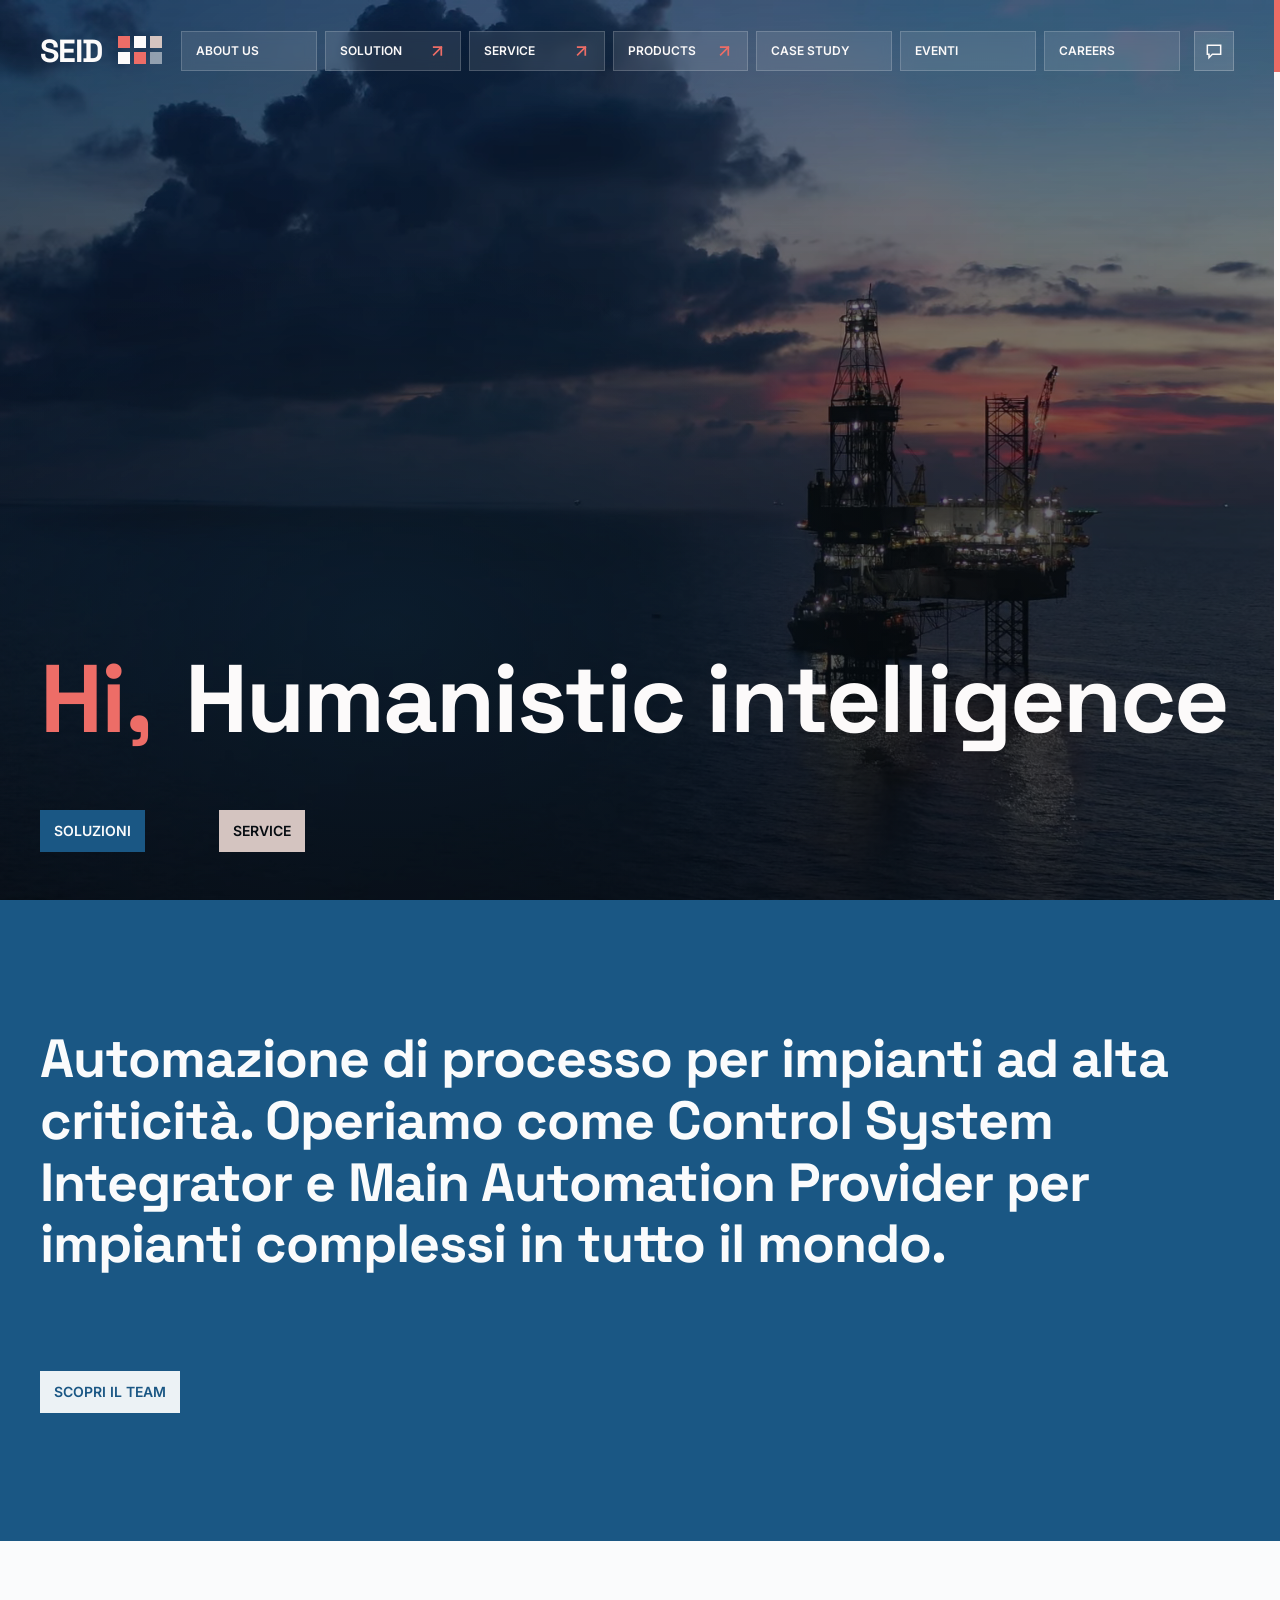
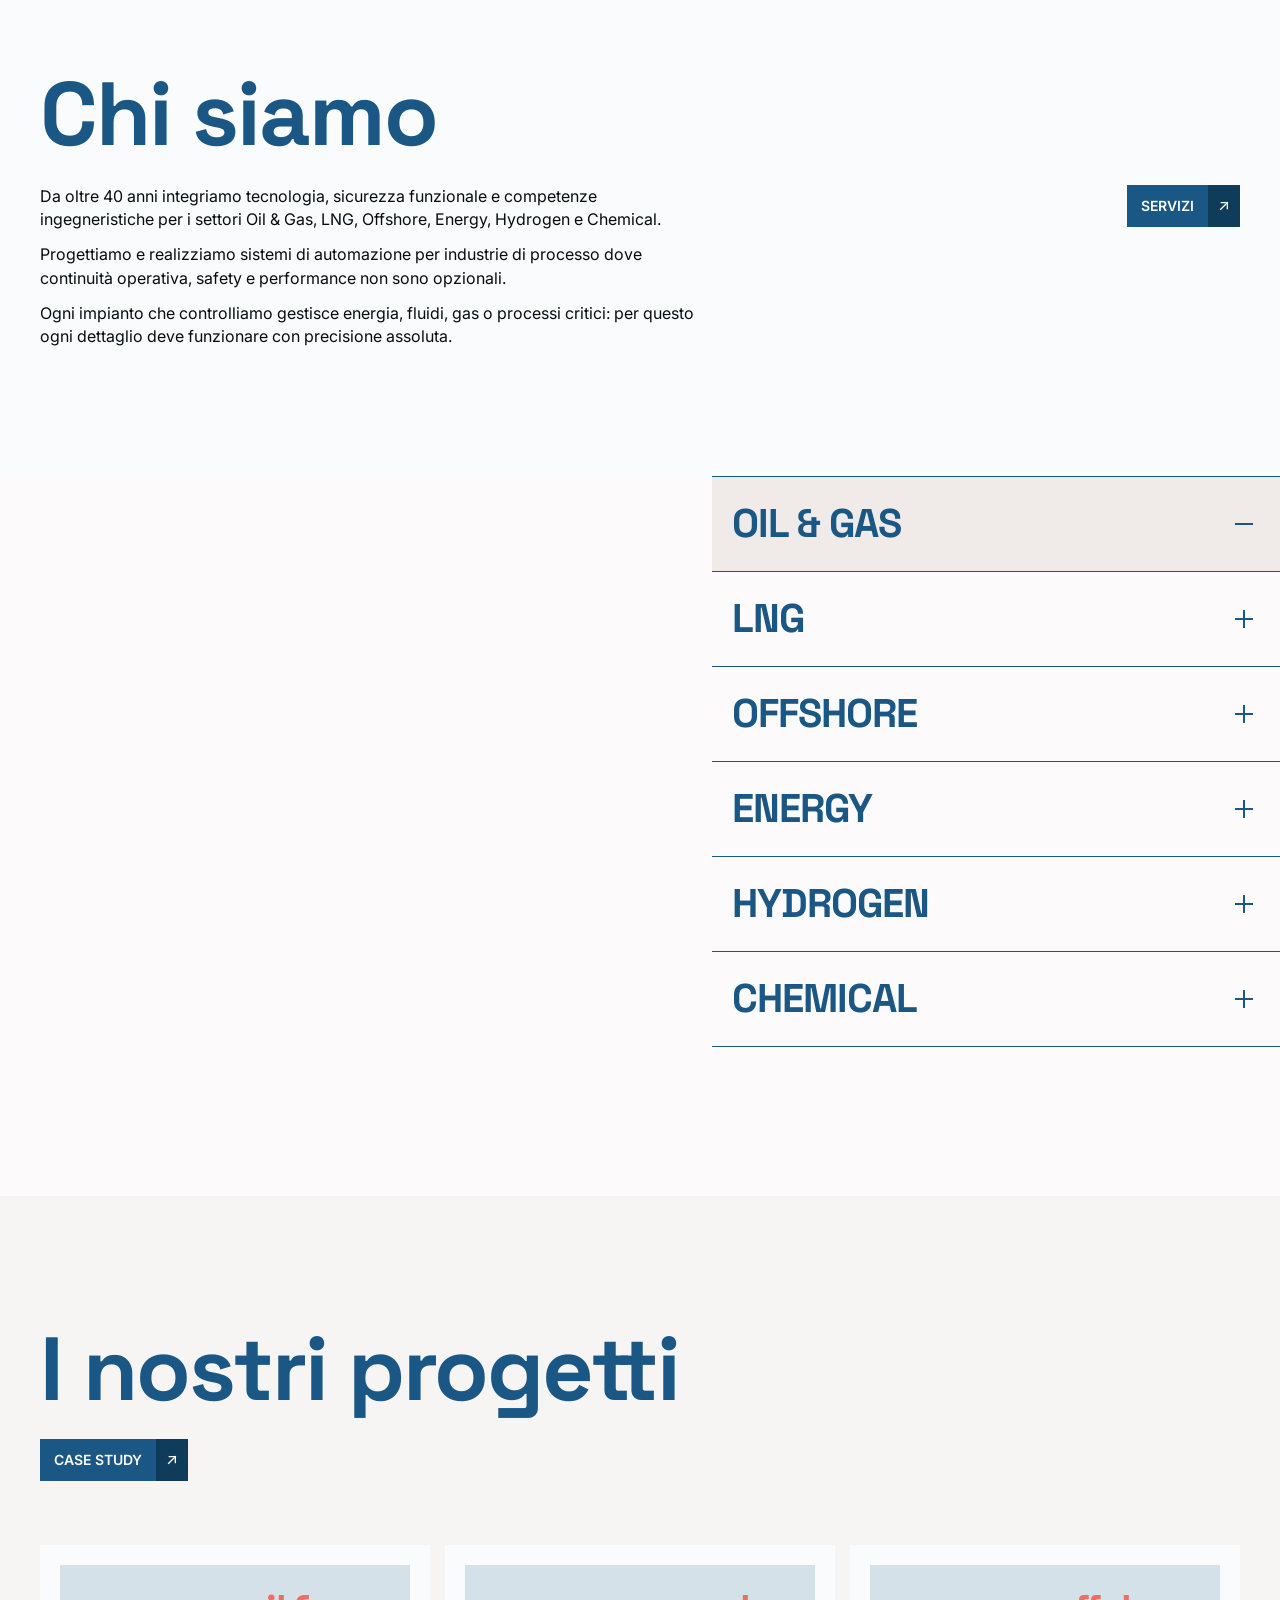
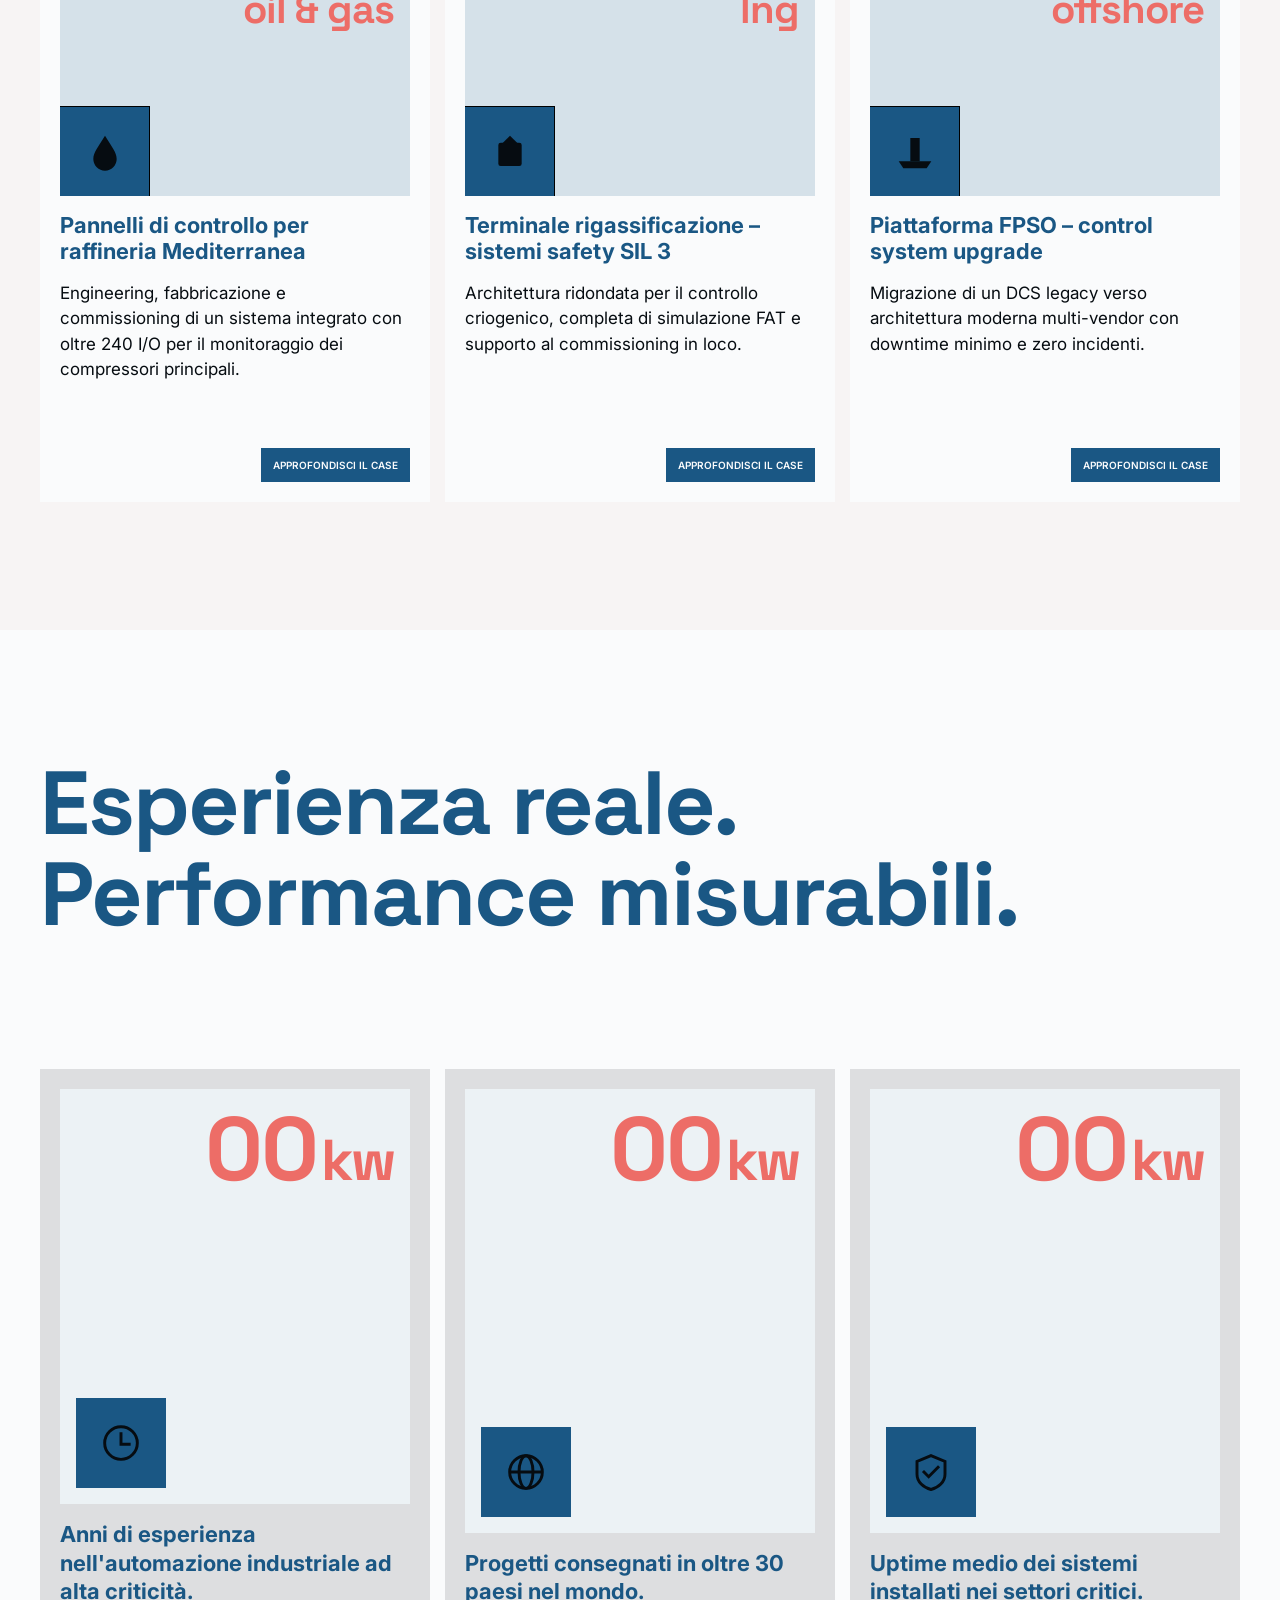
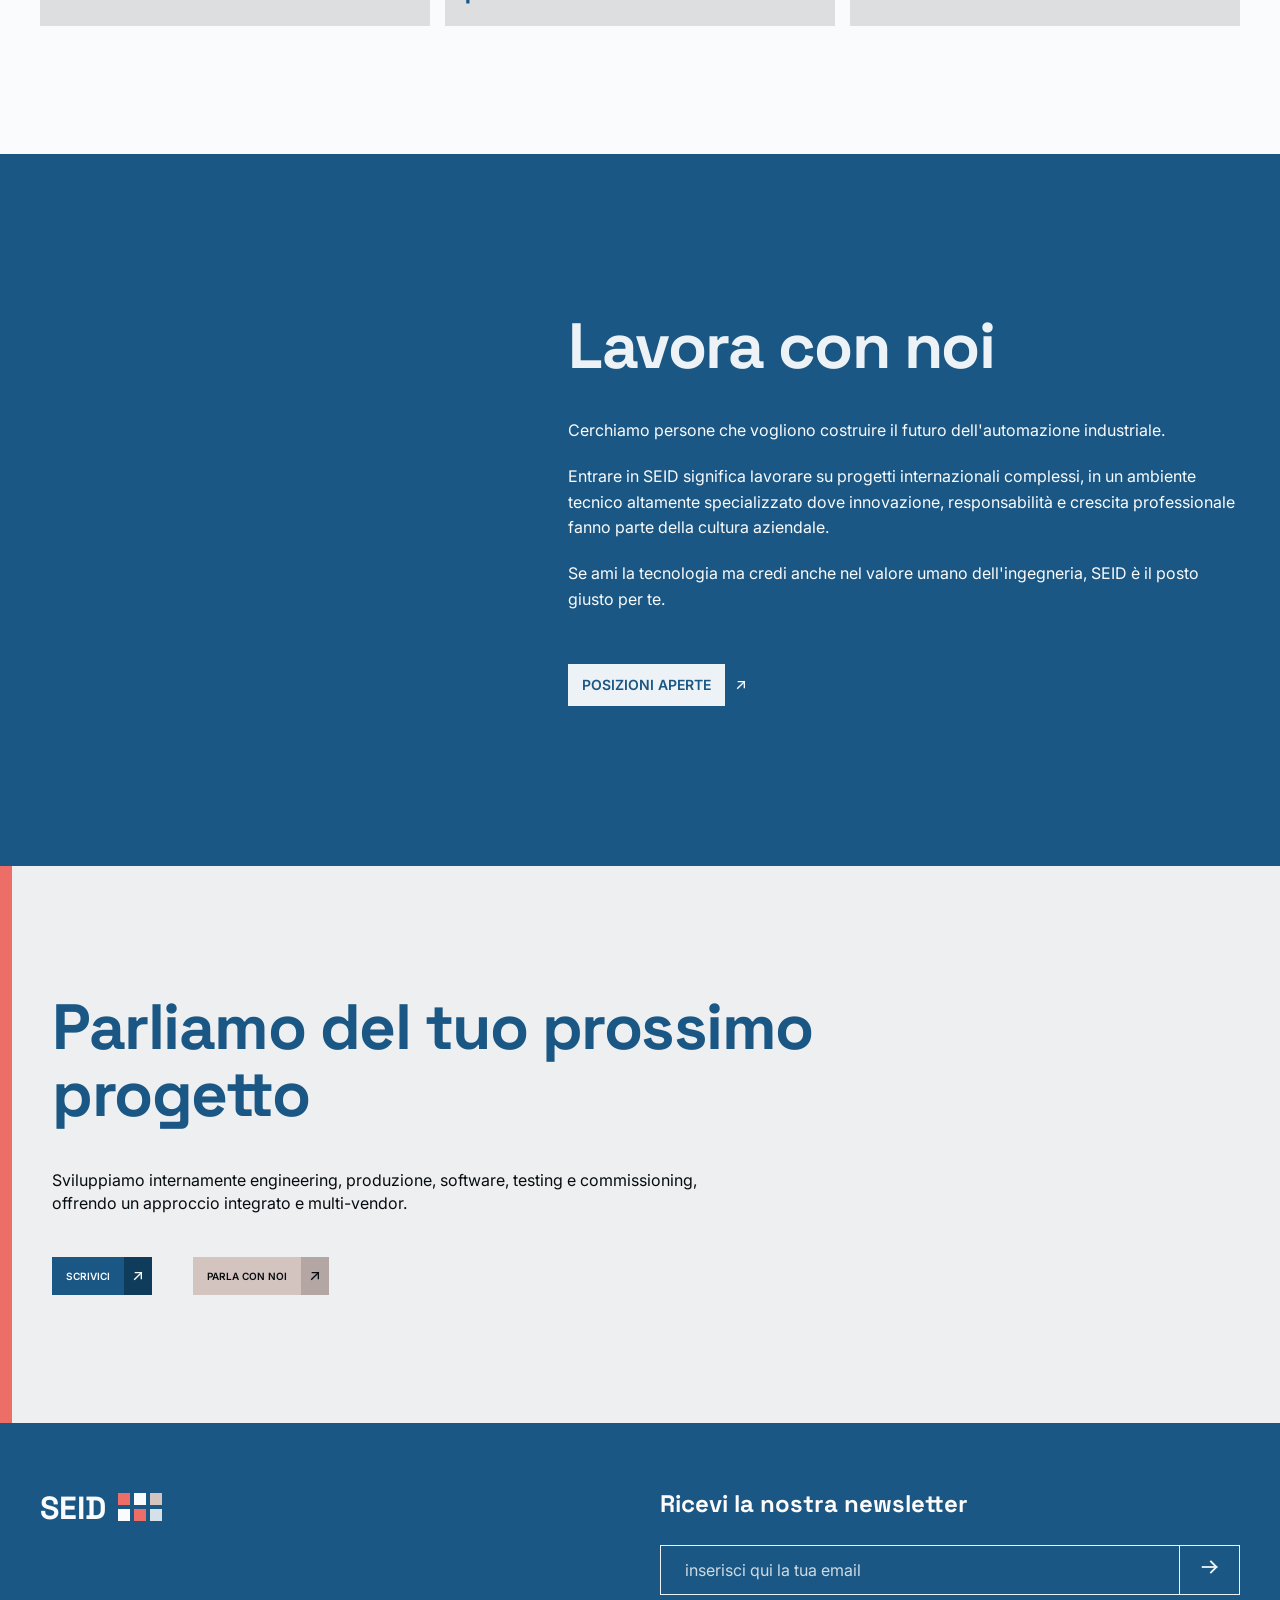
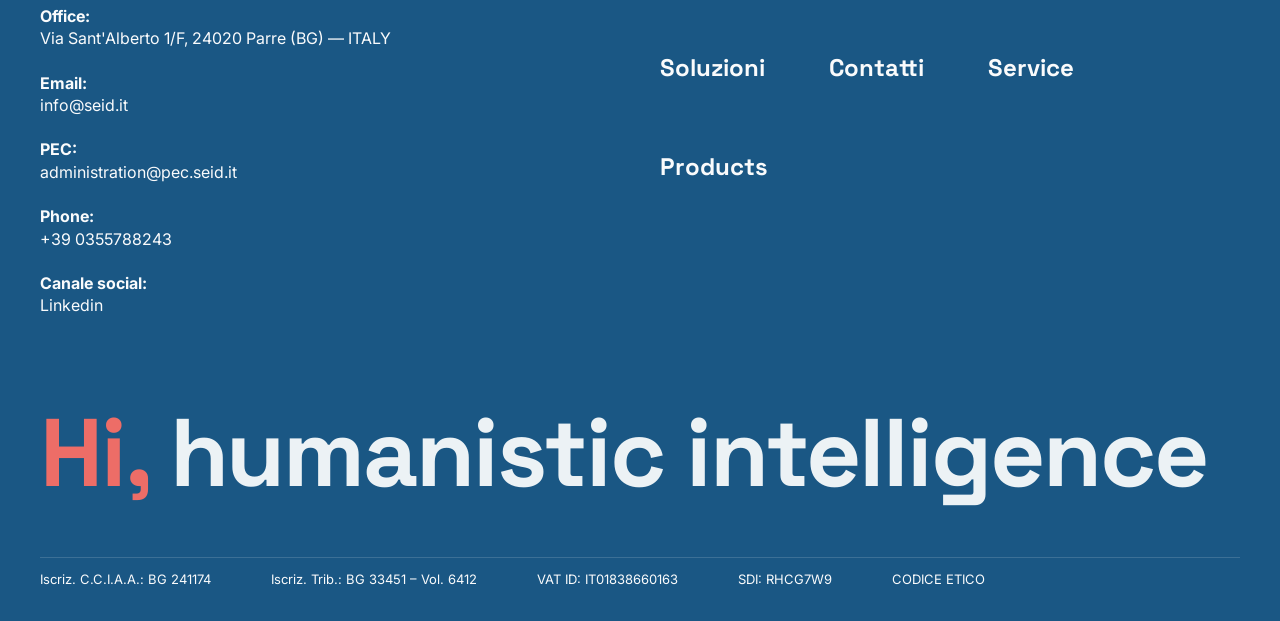
==== commit 768e43f8: "feat: dual header, hero video, icon library, slim accent cursor - Header has two states: transparent" ====
--- a/index.html
+++ b/index.html
@@ -17,31 +17,87 @@
   <span class="edge-accent__inner"></span>
 </div>
 
-<!-- HEADER -->
-<header class="site-header" id="siteHeader">
+<!-- Reusable SVG icon defs -->
+<svg width="0" height="0" style="position:absolute" aria-hidden="true">
+  <defs>
+    <symbol id="i-arrow-dr" viewBox="0 0 18 18">
+      <path d="M5 5h8v8" fill="none" stroke="currentColor" stroke-width="1.8" stroke-linecap="square"/>
+      <path d="M5 13L13 5" fill="none" stroke="currentColor" stroke-width="1.8" stroke-linecap="square"/>
+    </symbol>
+    <symbol id="i-arrow-ur" viewBox="0 0 24 24">
+      <path d="M7 17L17 7" fill="none" stroke="currentColor" stroke-width="2" stroke-linecap="square"/>
+      <path d="M8 7h9v9" fill="none" stroke="currentColor" stroke-width="2" stroke-linecap="square"/>
+    </symbol>
+    <symbol id="i-arrow-r" viewBox="0 0 24 24">
+      <path d="M4 12h15" fill="none" stroke="currentColor" stroke-width="2" stroke-linecap="square"/>
+      <path d="M13 6l6 6-6 6" fill="none" stroke="currentColor" stroke-width="2" stroke-linecap="square"/>
+    </symbol>
+    <symbol id="i-plus" viewBox="0 0 24 24">
+      <path d="M12 4v16M4 12h16" fill="none" stroke="currentColor" stroke-width="2" stroke-linecap="square"/>
+    </symbol>
+    <symbol id="i-chat" viewBox="0 0 24 24">
+      <path d="M4 5h16v11H10l-4 4v-4H4V5z" fill="none" stroke="currentColor" stroke-width="1.8" stroke-linejoin="miter"/>
+    </symbol>
+    <symbol id="i-oil" viewBox="0 0 36 36">
+      <path d="M18 4 C12 14, 8 18, 8 24 a10 10 0 0 0 20 0 c0-6-4-10-10-20z" fill="currentColor"/>
+    </symbol>
+    <symbol id="i-lng" viewBox="0 0 36 36">
+      <rect x="8" y="10" width="20" height="20" rx="2" fill="currentColor"/>
+      <path d="M18 4l8 8H10l8-8z" fill="currentColor"/>
+    </symbol>
+    <symbol id="i-offshore" viewBox="0 0 36 36">
+      <rect x="14" y="6" width="8" height="20" fill="currentColor"/>
+      <path d="M4 26h28l-4 6H8z" fill="currentColor"/>
+    </symbol>
+    <symbol id="i-energy" viewBox="0 0 36 36">
+      <path d="M20 4L8 22h8l-2 10 14-18h-8z" fill="currentColor"/>
+    </symbol>
+    <symbol id="i-clock" viewBox="0 0 36 36">
+      <circle cx="18" cy="18" r="14" fill="none" stroke="currentColor" stroke-width="2.5"/>
+      <path d="M18 10v9h7" fill="none" stroke="currentColor" stroke-width="2.5" stroke-linecap="square"/>
+    </symbol>
+    <symbol id="i-globe" viewBox="0 0 36 36">
+      <circle cx="18" cy="18" r="14" fill="none" stroke="currentColor" stroke-width="2.5"/>
+      <ellipse cx="18" cy="18" rx="6" ry="14" fill="none" stroke="currentColor" stroke-width="2.5"/>
+      <path d="M4 18h28" fill="none" stroke="currentColor" stroke-width="2.5"/>
+    </symbol>
+    <symbol id="i-shield" viewBox="0 0 36 36">
+      <path d="M18 4L30 9v11c0 6.5-5.5 11.5-12 13C11.5 31.5 6 26.5 6 20V9l12-5z" fill="none" stroke="currentColor" stroke-width="2.5" stroke-linejoin="miter"/>
+      <path d="M12 18l4 4 8-8" fill="none" stroke="currentColor" stroke-width="2.5" stroke-linecap="square"/>
+    </symbol>
+  </defs>
+</svg>
+
+<!-- HEADER: dual version (transparent over hero, solid post-scroll) -->
+<header class="site-header" id="siteHeader" data-state="transparent">
   <a href="#" class="logo" aria-label="SEID home">
-    <svg viewBox="0 0 127 42" xmlns="http://www.w3.org/2000/svg" fill="none" aria-hidden="true">
-      <text x="0" y="32" fill="#1a5784" font-family="Space Grotesk, sans-serif" font-weight="700" font-size="32" letter-spacing="-1">SEID</text>
+    <!-- Logo with two color variants controlled via CSS -->
+    <svg class="logo-svg" viewBox="0 0 127 42" xmlns="http://www.w3.org/2000/svg" aria-hidden="true">
+      <text class="logo-text" x="0" y="32" font-family="Space Grotesk, sans-serif" font-weight="700" font-size="32" letter-spacing="-1">SEID</text>
       <rect x="78" y="6" width="12" height="12" fill="#ed6d67"/>
-      <rect x="94" y="6" width="12" height="12" fill="#1a5784"/>
+      <rect x="94" y="6" width="12" height="12" class="logo-sq-a"/>
       <rect x="110" y="6" width="12" height="12" fill="#d4c4c0"/>
-      <rect x="78" y="22" width="12" height="12" fill="#1a5784"/>
+      <rect x="78" y="22" width="12" height="12" class="logo-sq-a"/>
       <rect x="94" y="22" width="12" height="12" fill="#ed6d67"/>
-      <rect x="110" y="22" width="12" height="12" fill="#d5e1e9"/>
+      <rect x="110" y="22" width="12" height="12" class="logo-sq-b"/>
     </svg>
   </a>
 
   <nav class="nav" aria-label="Primary">
     <ul>
-      <li><a href="#about">about us</a></li>
-      <li><a href="#services">solution <span class="caret">↘</span></a></li>
-      <li><a href="#services">service <span class="caret">↘</span></a></li>
-      <li><a href="#projects">products <span class="caret">↘</span></a></li>
-      <li><a href="#projects">case study</a></li>
-      <li><a href="#careers">eventi</a></li>
-      <li><a href="#careers">careers</a></li>
+      <li><a href="#about"><span>about us</span></a></li>
+      <li><a href="#services"><span>solution</span><svg class="ico" width="17" height="18"><use href="#i-arrow-dr"/></svg></a></li>
+      <li><a href="#services"><span>service</span><svg class="ico" width="17" height="18"><use href="#i-arrow-dr"/></svg></a></li>
+      <li><a href="#projects"><span>products</span><svg class="ico" width="17" height="18"><use href="#i-arrow-dr"/></svg></a></li>
+      <li><a href="#projects"><span>case study</span></a></li>
+      <li><a href="#careers"><span>eventi</span></a></li>
+      <li><a href="#careers"><span>careers</span></a></li>
     </ul>
   </nav>
+
+  <a class="header-cta" href="#contact" aria-label="Contattaci">
+    <svg width="20" height="20"><use href="#i-chat"/></svg>
+  </a>
 
   <button class="hamburger" id="hamburger" aria-label="Apri menu" aria-expanded="false">
     <span></span><span></span><span></span>
@@ -64,7 +120,11 @@
 <main>
 
   <!-- HERO BANNER -->
-  <section class="hero-banner">
+  <section class="hero-banner" id="heroBanner">
+    <video class="hero-banner__video" autoplay muted loop playsinline preload="metadata" poster="">
+      <source src="assets/hero.webm" type="video/webm" />
+    </video>
+    <div class="hero-banner__veil" aria-hidden="true"></div>
     <h1 class="hero-banner__title">
       <span class="hi js-hi">Hi,</span>
       <span class="white js-hi-text">Humanistic intelligence</span>
@@ -92,7 +152,7 @@
       </div>
       <a class="btn btn--primary btn--icon js-fade-up" href="#services">
         <span>servizi</span>
-        <span class="btn__icon" aria-hidden="true">↗</span>
+        <span class="btn__icon" aria-hidden="true"><svg width="16" height="16"><use href="#i-arrow-ur"/></svg></span>
       </a>
     </div>
   </section>
@@ -226,7 +286,7 @@
       <h2 class="section-title js-reveal">I nostri progetti</h2>
       <a class="btn btn--primary btn--icon js-fade-up" href="#projects">
         <span>case study</span>
-        <span class="btn__icon" aria-hidden="true">↗</span>
+        <span class="btn__icon" aria-hidden="true"><svg width="16" height="16"><use href="#i-arrow-ur"/></svg></span>
       </a>
     </div>
 
@@ -235,7 +295,7 @@
         <div class="project-card__top">
           <h3 class="project-card__title">Oil &amp; gas</h3>
           <div class="project-card__icon" aria-hidden="true">
-            <svg viewBox="0 0 36 36" xmlns="http://www.w3.org/2000/svg"><path d="M6 30 V14 L18 6 L30 14 V30 H22 V20 H14 V30 Z" fill="#fff"/></svg>
+            <svg width="42" height="42"><use href="#i-oil"/></svg>
           </div>
         </div>
         <div class="project-card__body">
@@ -249,7 +309,7 @@
         <div class="project-card__top">
           <h3 class="project-card__title">LNG</h3>
           <div class="project-card__icon" aria-hidden="true">
-            <svg viewBox="0 0 36 36" xmlns="http://www.w3.org/2000/svg"><circle cx="18" cy="20" r="10" fill="#fff"/><path d="M18 4 L24 16 H12 Z" fill="#fff"/></svg>
+            <svg width="42" height="42"><use href="#i-lng"/></svg>
           </div>
         </div>
         <div class="project-card__body">
@@ -263,7 +323,7 @@
         <div class="project-card__top">
           <h3 class="project-card__title">Offshore</h3>
           <div class="project-card__icon" aria-hidden="true">
-            <svg viewBox="0 0 36 36" xmlns="http://www.w3.org/2000/svg"><path d="M4 24 H32 L28 30 H8 Z" fill="#fff"/><rect x="14" y="8" width="8" height="16" fill="#fff"/></svg>
+            <svg width="42" height="42"><use href="#i-offshore"/></svg>
           </div>
         </div>
         <div class="project-card__body">
@@ -290,7 +350,7 @@
           <span class="num">00</span><span class="suf">kw</span>
         </p>
         <div class="data-card__icon" aria-hidden="true">
-          <svg viewBox="0 0 36 36" xmlns="http://www.w3.org/2000/svg"><path d="M18 4 L8 22 H16 L14 32 L26 14 H18 Z" fill="#fff"/></svg>
+          <svg width="42" height="42"><use href="#i-clock"/></svg>
         </div>
       </div>
       <p class="data-card__copy">Anni di esperienza nell&apos;automazione industriale ad alta criticità.</p>
@@ -302,7 +362,7 @@
           <span class="num">00</span><span class="suf">kw</span>
         </p>
         <div class="data-card__icon" aria-hidden="true">
-          <svg viewBox="0 0 36 36" xmlns="http://www.w3.org/2000/svg"><rect x="6" y="8" width="24" height="20" rx="2" fill="#fff"/><rect x="10" y="12" width="16" height="3" fill="#1a5784"/></svg>
+          <svg width="42" height="42"><use href="#i-globe"/></svg>
         </div>
       </div>
       <p class="data-card__copy">Progetti consegnati in oltre 30 paesi nel mondo.</p>
@@ -314,7 +374,7 @@
           <span class="num">00</span><span class="suf">kw</span>
         </p>
         <div class="data-card__icon" aria-hidden="true">
-          <svg viewBox="0 0 36 36" xmlns="http://www.w3.org/2000/svg"><path d="M18 4 L30 10 V20 C30 26 24 32 18 32 C12 32 6 26 6 20 V10 Z" fill="#fff"/></svg>
+          <svg width="42" height="42"><use href="#i-shield"/></svg>
         </div>
       </div>
       <p class="data-card__copy">Uptime medio dei sistemi installati nei settori critici.</p>
@@ -333,7 +393,7 @@
       <p class="js-fade-up">Se ami la tecnologia ma credi anche nel valore umano dell&apos;ingegneria, SEID è il posto giusto per te.</p>
       <a class="btn btn--ghost btn--icon js-fade-up" href="#contact">
         <span>posizioni aperte</span>
-        <span class="btn__icon" aria-hidden="true">↗</span>
+        <span class="btn__icon" aria-hidden="true"><svg width="16" height="16"><use href="#i-arrow-ur"/></svg></span>
       </a>
     </div>
   </section>
@@ -345,11 +405,11 @@
     <div class="contact-cta__buttons js-fade-up">
       <a class="btn btn--primary btn--icon btn--sm" href="#">
         <span>scrivici</span>
-        <span class="btn__icon" aria-hidden="true">↗</span>
+        <span class="btn__icon" aria-hidden="true"><svg width="16" height="16"><use href="#i-arrow-ur"/></svg></span>
       </a>
       <a class="btn btn--soft btn--icon btn--sm" href="#">
         <span>Parla con noi</span>
-        <span class="btn__icon" aria-hidden="true">↗</span>
+        <span class="btn__icon" aria-hidden="true"><svg width="16" height="16"><use href="#i-arrow-ur"/></svg></span>
       </a>
     </div>
   </section>
@@ -385,7 +445,7 @@
         <p class="newsletter__title">Ricevi la nostra newsletter</p>
         <form class="newsletter__form" onsubmit="event.preventDefault();">
           <input type="email" placeholder="inserisci qui la tua email" aria-label="Email" />
-          <button type="submit" aria-label="Iscriviti">→</button>
+          <button type="submit" aria-label="Iscriviti"><svg width="22" height="22"><use href="#i-arrow-r"/></svg></button>
         </form>
       </div>
 
@@ -395,14 +455,6 @@
         <a href="#services">Service</a>
         <a href="#projects">Products</a>
       </nav>
-
-      <div class="footer__socials" aria-label="social">
-        <a href="#" aria-label="LinkedIn"><span>in</span></a>
-        <a href="#" aria-label="Instagram"><span>ig</span></a>
-        <a href="#" aria-label="YouTube"><span>yt</span></a>
-        <a href="#" aria-label="X"><span>x</span></a>
-        <a href="#" aria-label="Facebook"><span>fb</span></a>
-      </div>
     </div>
   </div>
 
--- a/css/styles.css
+++ b/css/styles.css
@@ -51,11 +51,11 @@
 a { color: inherit; text-decoration: none; }
 button { font: inherit; cursor: pointer; border: 0; background: transparent; color: inherit; }
 
-/* Right accent line that runs full page */
+/* Right accent line / progress cursor */
 .edge-accent {
   position: fixed;
   top: 0; right: 0;
-  width: 12px;
+  width: 6px;
   height: 100%;
   background: var(--accent-50);
   z-index: 60;
@@ -63,32 +63,62 @@
 }
 .edge-accent__inner {
   display: block;
-  width: 100%;
-  height: 178px;
+  position: absolute;
+  top: 0; left: 0; right: 0;
+  height: 72px;
   background: var(--accent-500);
   transform-origin: top;
 }
 
-/* ------- Header ------- */
+/* ------- Header (dual state) ------- */
 .site-header {
   position: fixed;
-  top: 0; left: 0; right: 12px;
+  top: 0; left: 0; right: 6px;
   display: flex;
   align-items: center;
   gap: 14px;
   padding: 30px 40px;
-  background: rgba(250, 251, 252, 0.85);
+  z-index: 50;
+  background: transparent;
+  transition: padding .4s ease, background .4s ease, box-shadow .4s ease, backdrop-filter .4s ease;
+}
+
+/* State: transparent (over hero video) */
+.site-header[data-state="transparent"] {
+  background: transparent;
+}
+.site-header[data-state="transparent"] .logo-text { fill: #fcfafa; }
+.site-header[data-state="transparent"] .logo-sq-a { fill: #fcfafa; }
+.site-header[data-state="transparent"] .logo-sq-b { fill: rgba(252,250,250,.5); }
+.site-header[data-state="transparent"] .nav a {
+  background: rgba(255,255,255,.10);
+  color: #fcfafa;
+  backdrop-filter: blur(6px);
+  -webkit-backdrop-filter: blur(6px);
+  border: 1px solid rgba(255,255,255,.18);
+}
+.site-header[data-state="transparent"] .nav a:hover {
+  background: rgba(255,255,255,.22);
+  color: #fff;
+  border-color: rgba(255,255,255,.3);
+}
+.site-header[data-state="transparent"] .header-cta {
+  background: rgba(255,255,255,.12);
+  color: #fcfafa;
+  border: 1px solid rgba(255,255,255,.22);
+}
+
+/* State: solid (post-scroll) */
+.site-header[data-state="solid"] {
+  padding: 16px 40px;
+  background: rgba(250, 251, 252, 0.95);
   backdrop-filter: blur(10px);
   -webkit-backdrop-filter: blur(10px);
-  z-index: 50;
-  transition: padding .35s ease, background .35s ease;
-}
-
-.site-header.is-scrolled {
-  padding: 16px 40px;
-  background: rgba(250, 251, 252, 0.95);
   box-shadow: 0 8px 22px -18px rgba(6, 12, 17, .25);
 }
+.site-header[data-state="solid"] .logo-text { fill: #1a5784; }
+.site-header[data-state="solid"] .logo-sq-a { fill: #1a5784; }
+.site-header[data-state="solid"] .logo-sq-b { fill: #d5e1e9; }
 
 .logo {
   flex-shrink: 0;
@@ -96,7 +126,10 @@
   height: 42px;
   display: block;
 }
-.logo svg { width: 100%; height: 100%; }
+.logo svg, .logo-svg { width: 100%; height: 100%; display: block; }
+.logo-text, .logo-sq-a, .logo-sq-b {
+  transition: fill .4s ease;
+}
 
 .nav { flex: 1; }
 .nav ul {
@@ -110,6 +143,7 @@
   display: flex;
   align-items: center;
   justify-content: space-between;
+  gap: 8px;
   height: 40px;
   padding: 10px 14px;
   background: var(--primary-100);
@@ -117,18 +151,32 @@
   font-size: 12px;
   text-transform: uppercase;
   color: #000;
+  transition: background .35s ease, color .35s ease, border-color .35s ease;
+}
+.nav a:hover {
+  background: var(--primary-500);
+  color: var(--neutral-50);
+}
+.nav a .ico {
+  color: var(--accent-500);
+  flex-shrink: 0;
+  transition: transform .3s ease, color .3s ease;
+}
+.nav a:hover .ico { transform: translate(2px,-2px); color: #fff; }
+.site-header[data-state="transparent"] .nav a .ico { color: var(--accent-500); }
+
+.header-cta {
+  width: 40px;
+  height: 40px;
+  background: var(--primary-700);
+  color: #fff;
+  display: inline-flex;
+  align-items: center;
+  justify-content: center;
+  flex-shrink: 0;
   transition: background .35s ease, color .35s ease, transform .35s ease;
 }
-.nav a:hover {
-  background: var(--primary-500);
-  color: var(--neutral-50);
-}
-.nav .caret {
-  display: inline-block;
-  font-size: 14px;
-  transition: transform .3s ease;
-}
-.nav a:hover .caret { transform: translate(2px,-2px); }
+.header-cta:hover { background: var(--accent-500); transform: translateY(-2px); }
 
 .hamburger {
   display: none;
@@ -138,6 +186,7 @@
   background: var(--primary-500);
   margin-left: auto;
 }
+.site-header[data-state="transparent"] .hamburger { background: rgba(0,0,0,.35); border: 1px solid rgba(255,255,255,.25); }
 .hamburger span {
   display: block;
   width: 22px;
@@ -263,10 +312,7 @@
 
 /* ------- HERO BANNER ------- */
 .hero-banner {
-  background:
-    linear-gradient(180deg, rgba(6,12,17,.55) 0%, rgba(6,12,17,.75) 100%),
-    url("https://www.figma.com/api/mcp/asset/ca672ca2-7e3f-4806-a216-b93a94ddacea") center/cover no-repeat,
-    #0a1f30;
+  background: #0a1f30;
   padding: 200px 40px 48px;
   min-height: 100vh;
   display: flex;
@@ -276,13 +322,25 @@
   position: relative;
   overflow: hidden;
 }
-.hero-banner::after {
-  content: "";
+.hero-banner__video {
   position: absolute;
   inset: 0;
-  background: radial-gradient(60% 60% at 30% 70%, rgba(26,87,132,.45), transparent 70%);
+  width: 100%;
+  height: 100%;
+  object-fit: cover;
+  z-index: 0;
   pointer-events: none;
 }
+.hero-banner__veil {
+  position: absolute;
+  inset: 0;
+  background:
+    linear-gradient(180deg, rgba(6,12,17,.35) 0%, rgba(6,12,17,.75) 100%),
+    radial-gradient(60% 60% at 30% 70%, rgba(26,87,132,.45), transparent 70%);
+  z-index: 1;
+  pointer-events: none;
+}
+.hero-banner__title, .hero-banner__buttons { position: relative; z-index: 2; }
 
 .hero-banner__title {
   font-family: var(--font-head);
@@ -773,27 +831,6 @@
 }
 .footer__nav a { transition: color .3s ease; }
 .footer__nav a:hover { color: var(--accent-500); }
-
-.footer__socials {
-  display: flex;
-  gap: 12px;
-  opacity: .55;
-  flex-wrap: wrap;
-}
-.footer__socials a {
-  width: 52px;
-  height: 52px;
-  border: 1.5px solid var(--primary-50);
-  display: inline-flex;
-  align-items: center;
-  justify-content: center;
-  font-family: var(--font-head);
-  font-weight: 700;
-  text-transform: uppercase;
-  font-size: 14px;
-  transition: background .35s ease, color .35s ease, transform .35s ease;
-}
-.footer__socials a:hover { background: var(--neutral-50); color: var(--primary-500); transform: translateY(-3px); }
 
 .footer__claim {
   font-family: var(--font-head);
@@ -843,9 +880,10 @@
     --spacing-5xl: 56px;
   }
   .nav { display: none; }
+  .header-cta { display: none; }
   .hamburger { display: flex; }
   .site-header { padding: 16px 20px; }
-  .site-header.is-scrolled { padding: 12px 20px; }
+  .site-header[data-state="solid"] { padding: 12px 20px; }
   .logo { width: 96px; }
 
   .hero-banner { padding: 140px 20px 40px; min-height: 90vh; }
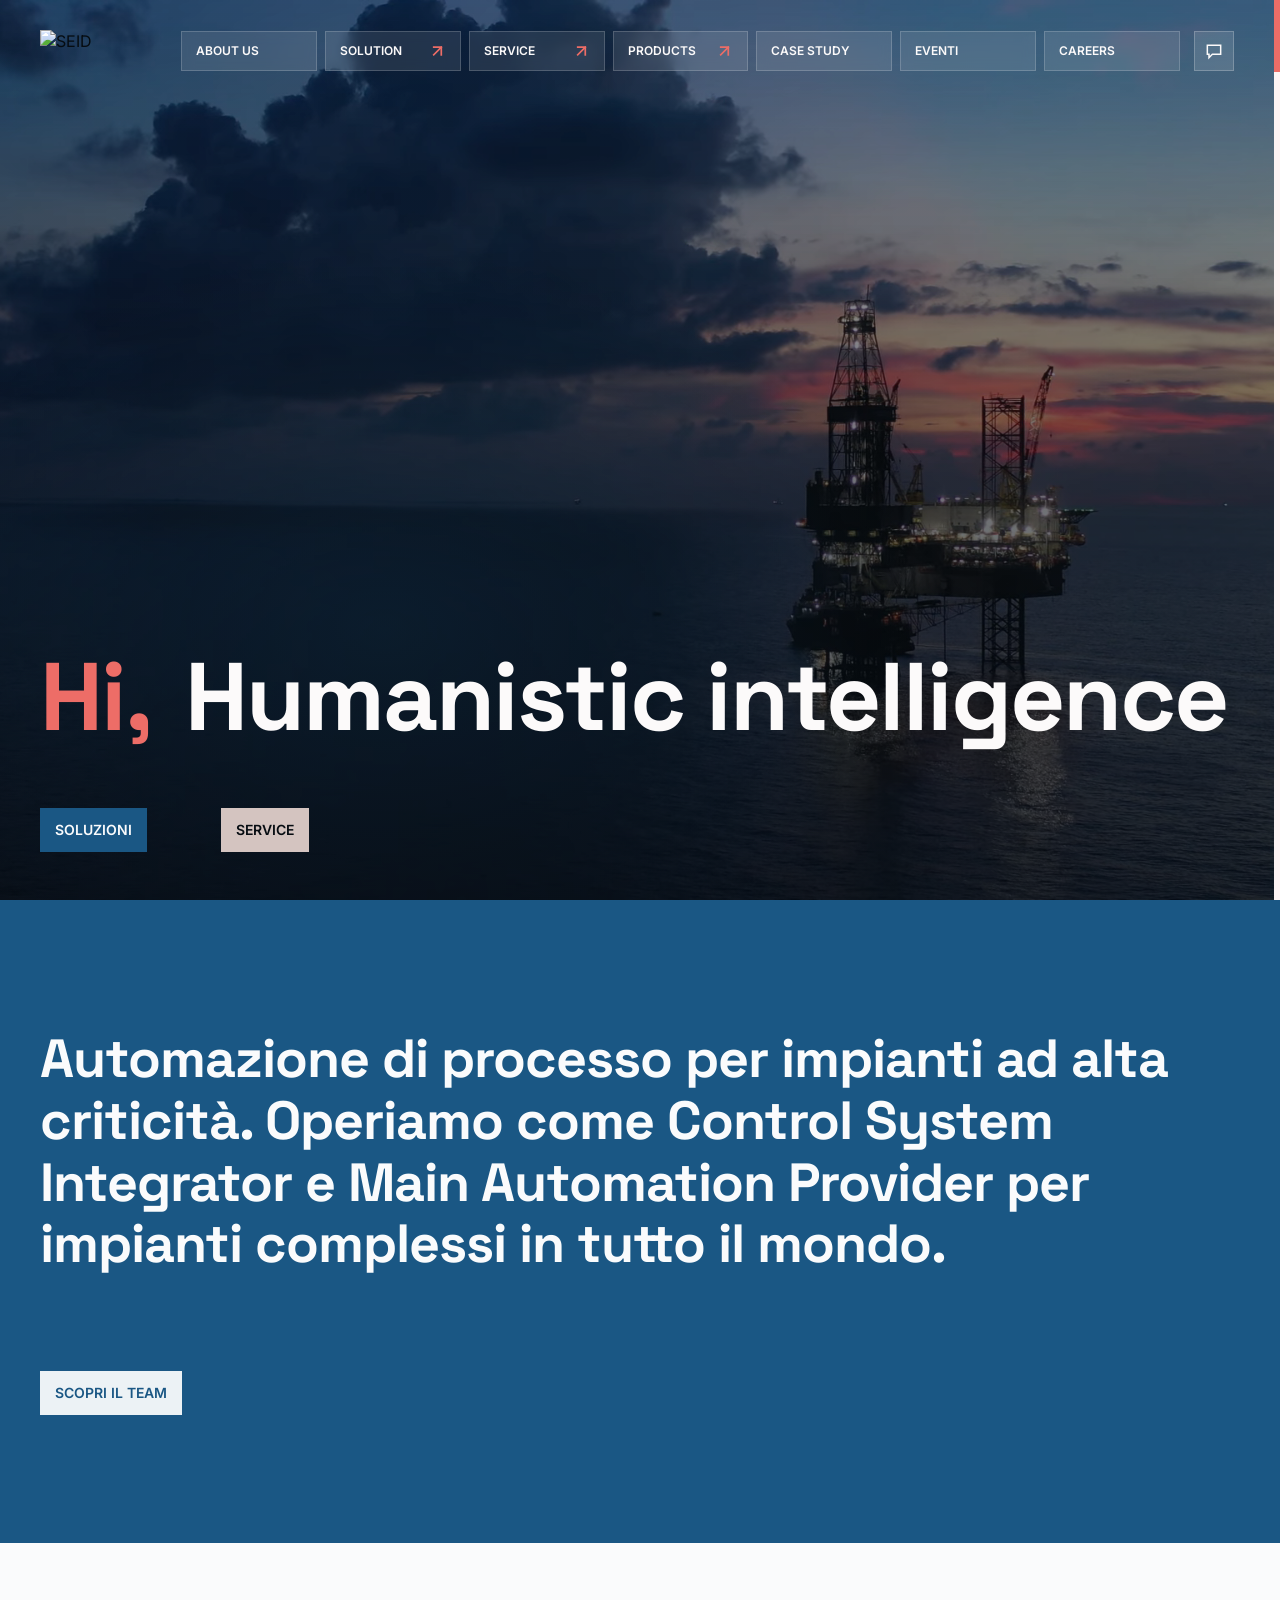
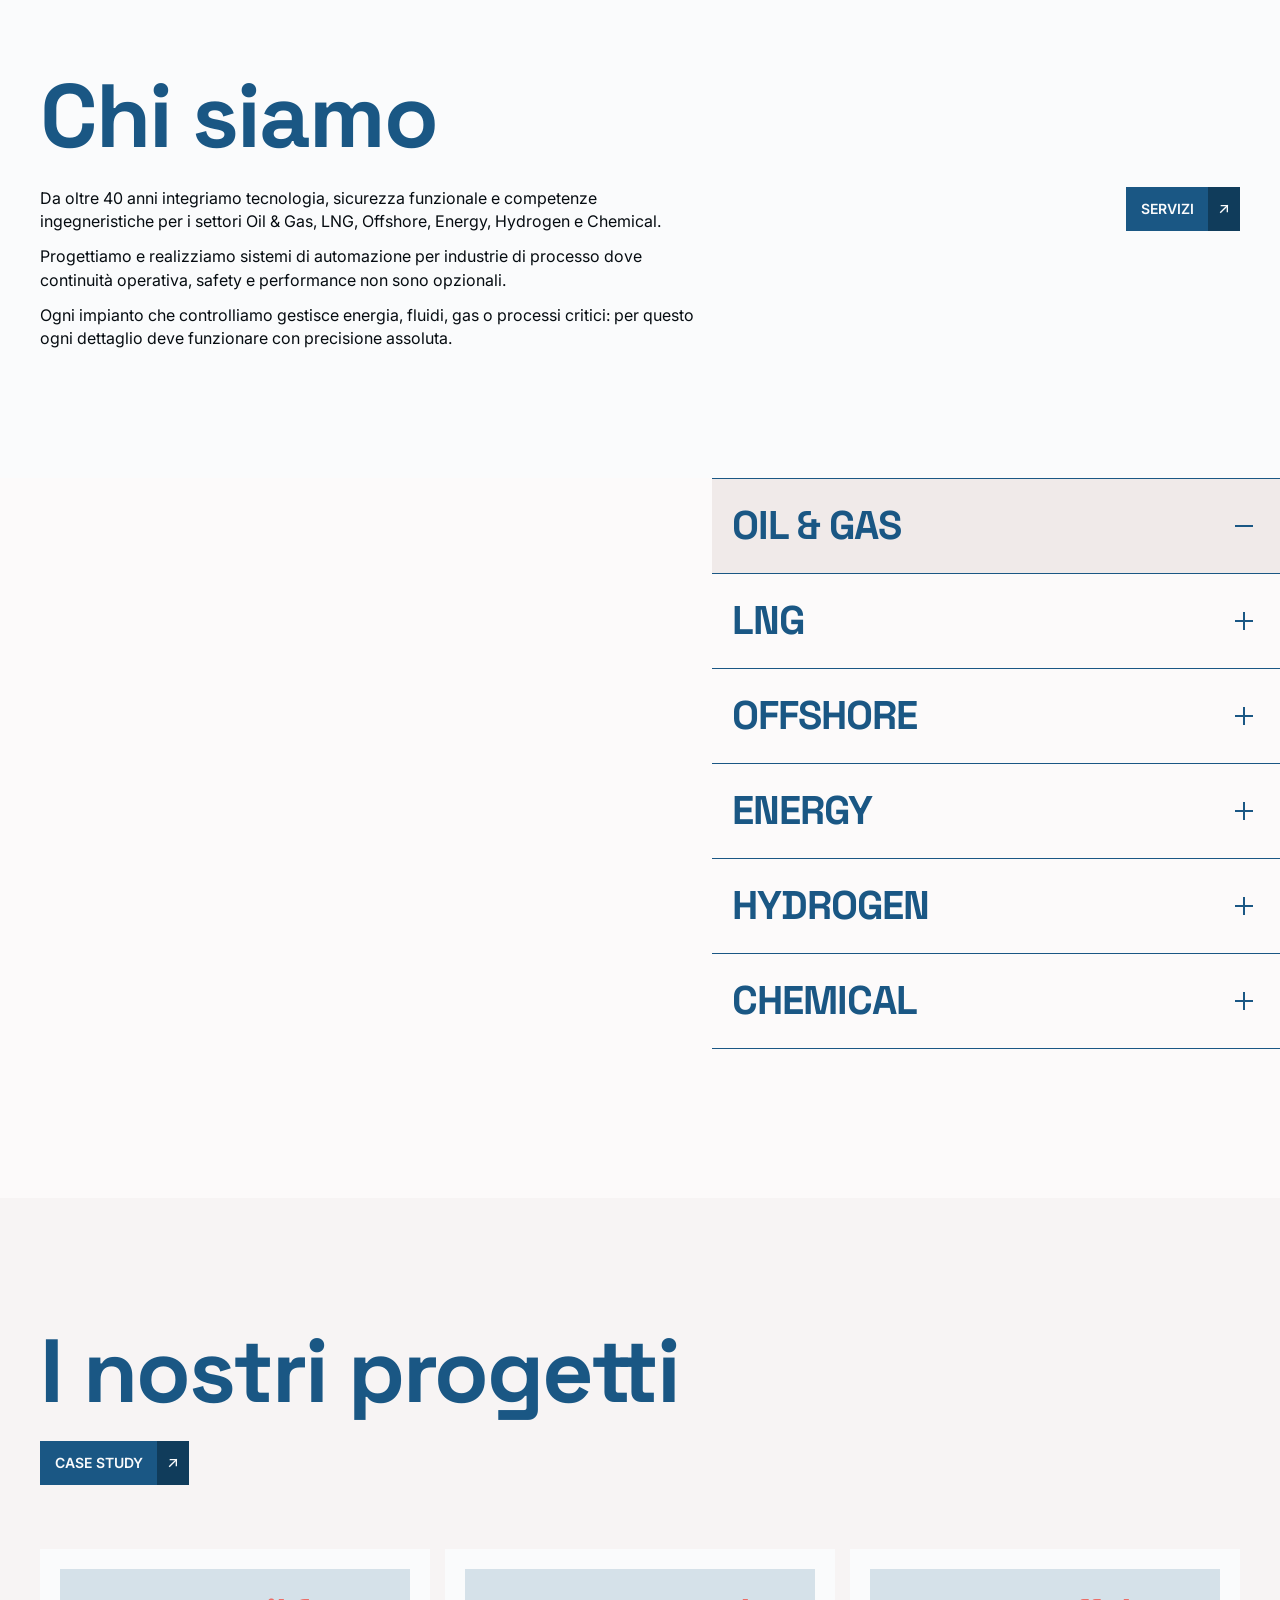
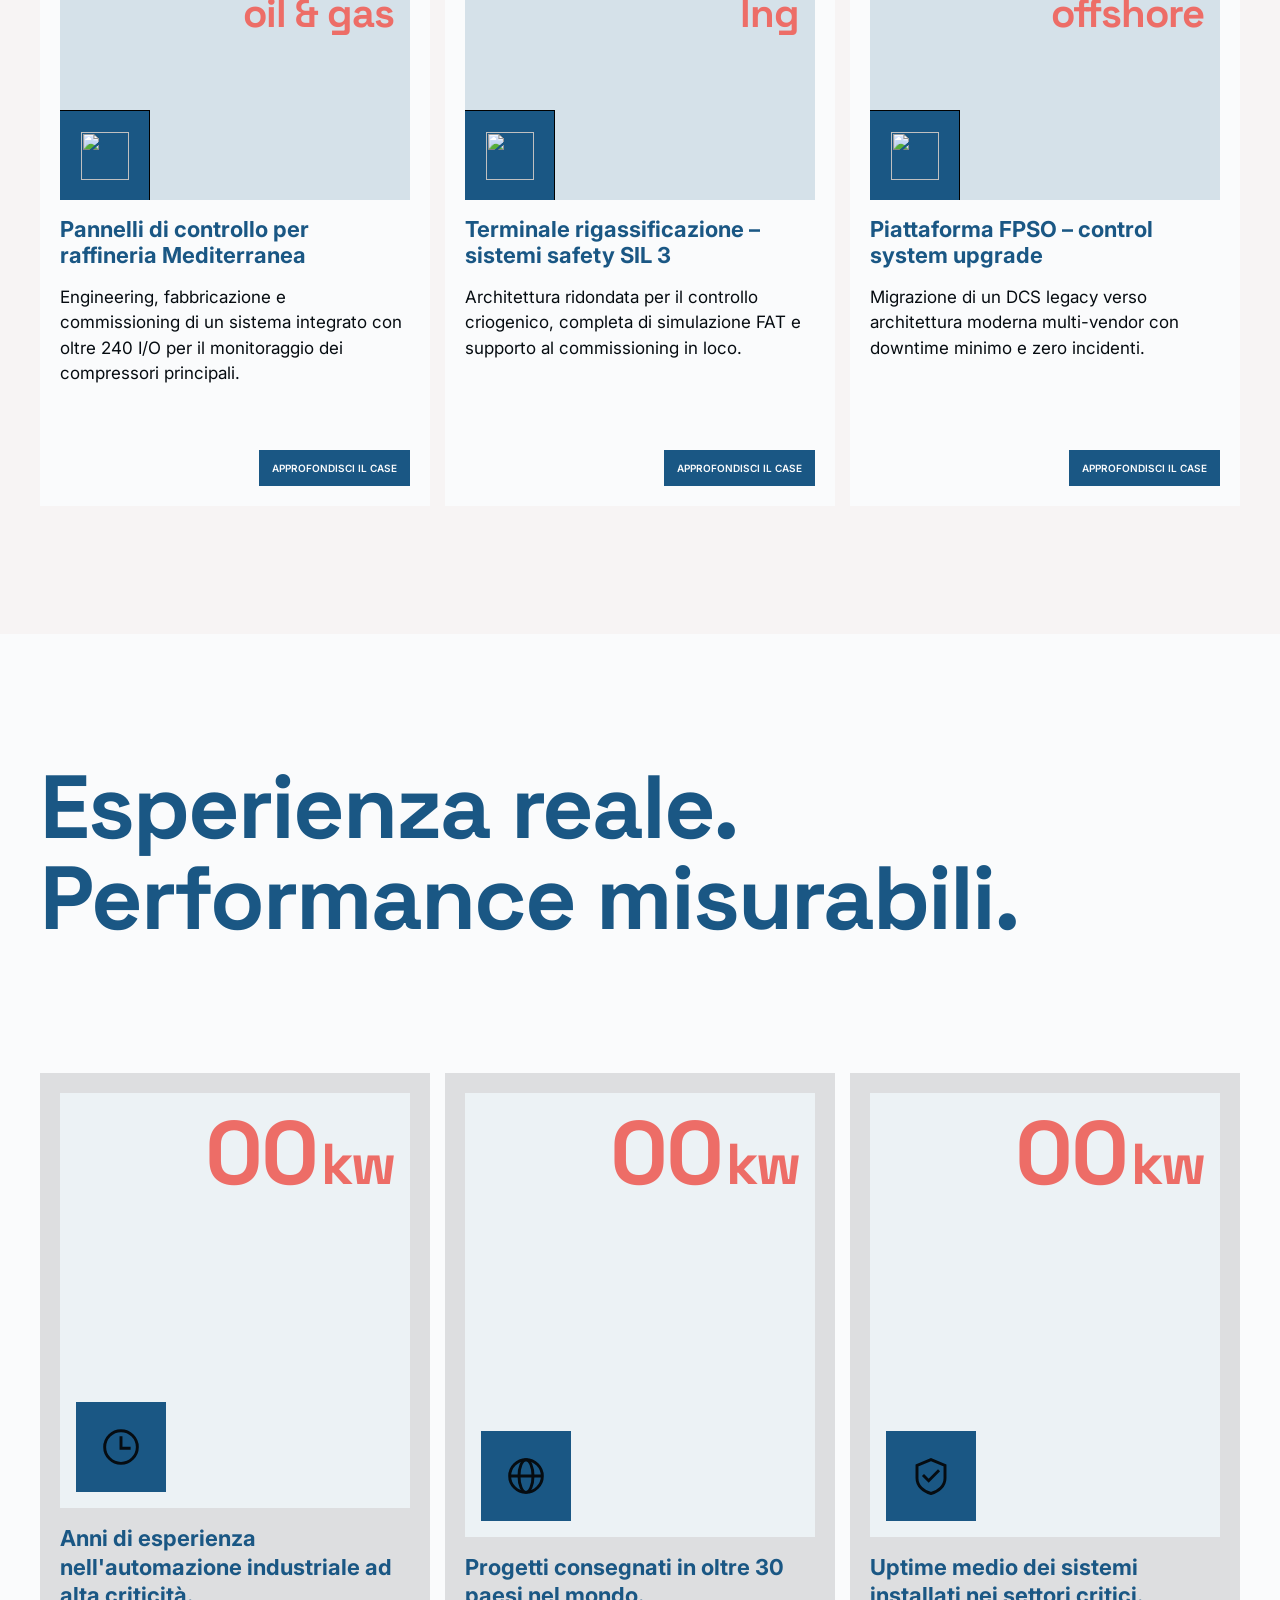
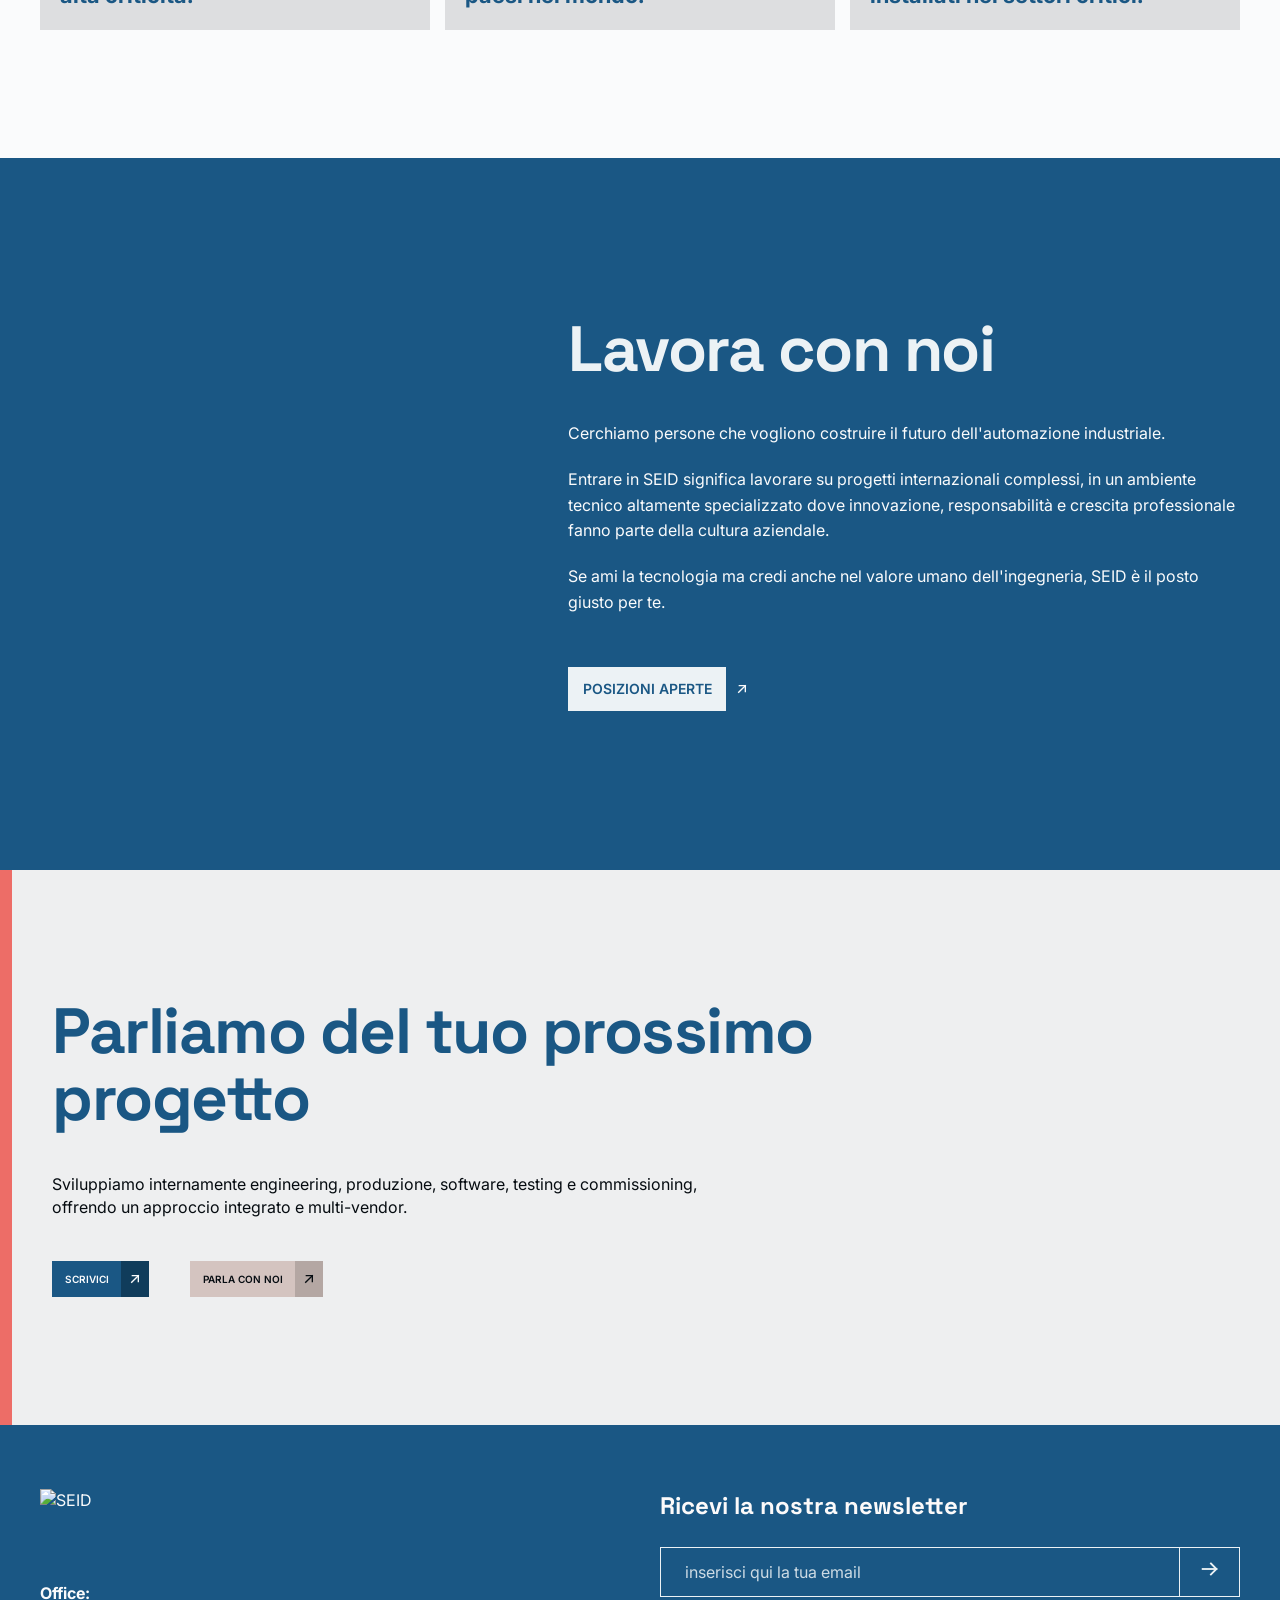
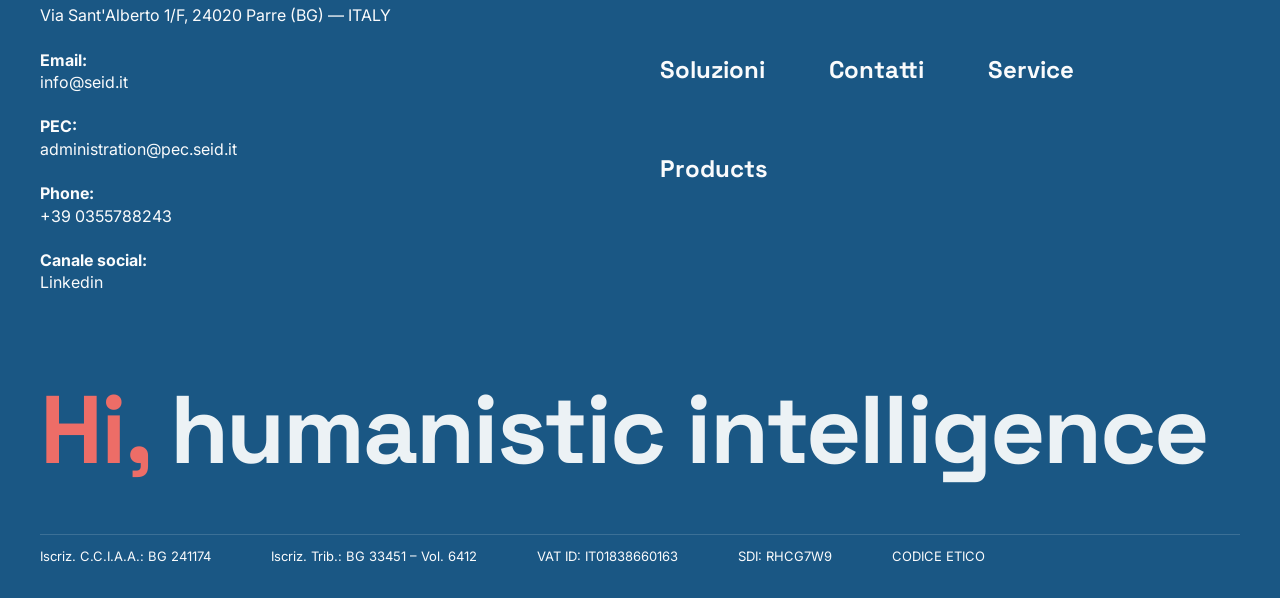
==== commit 524c0719: "feat: swap industry icons and logos with Figma assets - Oil & Gas card icon → Figma gas-pump-light (" ====
--- a/index.html
+++ b/index.html
@@ -71,16 +71,9 @@
 <!-- HEADER: dual version (transparent over hero, solid post-scroll) -->
 <header class="site-header" id="siteHeader" data-state="transparent">
   <a href="#" class="logo" aria-label="SEID home">
-    <!-- Logo with two color variants controlled via CSS -->
-    <svg class="logo-svg" viewBox="0 0 127 42" xmlns="http://www.w3.org/2000/svg" aria-hidden="true">
-      <text class="logo-text" x="0" y="32" font-family="Space Grotesk, sans-serif" font-weight="700" font-size="32" letter-spacing="-1">SEID</text>
-      <rect x="78" y="6" width="12" height="12" fill="#ed6d67"/>
-      <rect x="94" y="6" width="12" height="12" class="logo-sq-a"/>
-      <rect x="110" y="6" width="12" height="12" fill="#d4c4c0"/>
-      <rect x="78" y="22" width="12" height="12" class="logo-sq-a"/>
-      <rect x="94" y="22" width="12" height="12" fill="#ed6d67"/>
-      <rect x="110" y="22" width="12" height="12" class="logo-sq-b"/>
-    </svg>
+    <!-- Two logo variants: white (over hero) + dark (sticky); CSS toggles visibility -->
+    <img class="logo-img logo-img--light" src="https://www.figma.com/api/mcp/asset/4f3c7496-67d5-4b19-9269-64241e75f681" alt="SEID" />
+    <img class="logo-img logo-img--dark"  src="https://www.figma.com/api/mcp/asset/354a7c5e-7a76-423b-a008-0376b41d622c" alt="SEID" />
   </a>
 
   <nav class="nav" aria-label="Primary">
@@ -295,7 +288,7 @@
         <div class="project-card__top">
           <h3 class="project-card__title">Oil &amp; gas</h3>
           <div class="project-card__icon" aria-hidden="true">
-            <svg width="42" height="42"><use href="#i-oil"/></svg>
+            <img src="https://www.figma.com/api/mcp/asset/875b0448-5a1e-48cd-a6db-103de59e4f93" alt="" width="48" height="48" />
           </div>
         </div>
         <div class="project-card__body">
@@ -309,7 +302,7 @@
         <div class="project-card__top">
           <h3 class="project-card__title">LNG</h3>
           <div class="project-card__icon" aria-hidden="true">
-            <svg width="42" height="42"><use href="#i-lng"/></svg>
+            <img src="https://www.figma.com/api/mcp/asset/6bf5f892-26ca-4136-9a2b-aec8c0ed9237" alt="" width="48" height="48" />
           </div>
         </div>
         <div class="project-card__body">
@@ -323,7 +316,7 @@
         <div class="project-card__top">
           <h3 class="project-card__title">Offshore</h3>
           <div class="project-card__icon" aria-hidden="true">
-            <svg width="42" height="42"><use href="#i-offshore"/></svg>
+            <img src="https://www.figma.com/api/mcp/asset/b83b9da1-cfc5-4ef8-9477-40b9ce76a3fa" alt="" width="48" height="48" />
           </div>
         </div>
         <div class="project-card__body">
@@ -421,15 +414,7 @@
   <div class="footer__top">
     <div class="footer__left">
       <a href="#" class="footer__logo" aria-label="SEID">
-        <svg viewBox="0 0 127 42" xmlns="http://www.w3.org/2000/svg">
-          <text x="0" y="32" fill="#fafbfc" font-family="Space Grotesk, sans-serif" font-weight="700" font-size="32">SEID</text>
-          <rect x="78" y="6" width="12" height="12" fill="#ed6d67"/>
-          <rect x="94" y="6" width="12" height="12" fill="#fafbfc"/>
-          <rect x="110" y="6" width="12" height="12" fill="#d4c4c0"/>
-          <rect x="78" y="22" width="12" height="12" fill="#fafbfc"/>
-          <rect x="94" y="22" width="12" height="12" fill="#ed6d67"/>
-          <rect x="110" y="22" width="12" height="12" fill="#d5e1e9"/>
-        </svg>
+        <img src="https://www.figma.com/api/mcp/asset/4f3c7496-67d5-4b19-9269-64241e75f681" alt="SEID" />
       </a>
       <ul class="footer__contacts">
         <li><strong>Office:</strong><br />Via Sant'Alberto 1/F, 24020 Parre (BG) — ITALY</li>
--- a/css/styles.css
+++ b/css/styles.css
@@ -2,8 +2,10 @@
 :root {
   --primary-50:  #ecf2f5;
   --primary-100: #d5e1e9;
+  --primary-400: #4a7da1;
   --primary-500: #1a5784;
   --primary-700: #103c5b;
+  --primary-800: #0b2a40;
   --accent-50:   #fef3f3;
   --accent-500:  #ed6d67;
   --secondary-50:  #fcfafa;
@@ -11,10 +13,12 @@
   --secondary-200: #f0eae9;
   --secondary-500: #d4c4c0;
   --secondary-600: #b4a7a3;
+  --secondary-700: #908583;
   --secondary-900: #3b3736;
   --neutral-50:  #fafbfc;
   --neutral-100: #eeeff0;
   --neutral-200: #dddee0;
+  --neutral-400: #9a9b9d;
   --neutral-950: #060c11;
 
   --margin: 40px;
@@ -87,9 +91,8 @@
 .site-header[data-state="transparent"] {
   background: transparent;
 }
-.site-header[data-state="transparent"] .logo-text { fill: #fcfafa; }
-.site-header[data-state="transparent"] .logo-sq-a { fill: #fcfafa; }
-.site-header[data-state="transparent"] .logo-sq-b { fill: rgba(252,250,250,.5); }
+.site-header[data-state="transparent"] .logo-img--light { opacity: 1; }
+.site-header[data-state="transparent"] .logo-img--dark  { opacity: 0; }
 .site-header[data-state="transparent"] .nav a {
   background: rgba(255,255,255,.10);
   color: #fcfafa;
@@ -116,19 +119,24 @@
   -webkit-backdrop-filter: blur(10px);
   box-shadow: 0 8px 22px -18px rgba(6, 12, 17, .25);
 }
-.site-header[data-state="solid"] .logo-text { fill: #1a5784; }
-.site-header[data-state="solid"] .logo-sq-a { fill: #1a5784; }
-.site-header[data-state="solid"] .logo-sq-b { fill: #d5e1e9; }
+.site-header[data-state="solid"] .logo-img--light { opacity: 0; }
+.site-header[data-state="solid"] .logo-img--dark  { opacity: 1; }
 
 .logo {
   flex-shrink: 0;
   width: 127px;
   height: 42px;
   display: block;
-}
-.logo svg, .logo-svg { width: 100%; height: 100%; display: block; }
-.logo-text, .logo-sq-a, .logo-sq-b {
-  transition: fill .4s ease;
+  position: relative;
+}
+.logo-img {
+  position: absolute;
+  inset: 0;
+  width: 100%;
+  height: 100%;
+  object-fit: contain;
+  object-position: left center;
+  transition: opacity .4s ease;
 }
 
 .nav { flex: 1; }
@@ -224,8 +232,22 @@
 }
 .mobile-drawer a:hover { color: var(--accent-500); }
 
-/* ------- Buttons ------- */
+/* ------- Buttons (Figma states: Default / Hover / Active / Disabled) -------
+   The variant defines the color tokens via CSS variables; states change them.
+   Two markup forms are supported:
+     A) Text only:           <a class="btn btn--primary">label</a>
+     B) Text + side icon:    <a class="btn btn--primary btn--icon">
+                               <span>label</span><span class="btn__icon"><svg/></span>
+                             </a>
+*/
 .btn {
+  --btn-bg:        var(--primary-500);
+  --btn-fg:        var(--neutral-50);
+  --btn-border:    transparent;
+  --btn-icon-bg:   var(--primary-700);
+  --btn-icon-fg:   var(--neutral-50);
+  --btn-icon-border: transparent;
+
   display: inline-flex;
   align-items: stretch;
   font-family: var(--font-body);
@@ -233,70 +255,201 @@
   font-size: 14px;
   text-transform: uppercase;
   line-height: 1;
-  overflow: hidden;
+  letter-spacing: 0;
   position: relative;
-  transition: transform .3s ease;
-}
-.btn > span:first-child {
+  cursor: pointer;
+  transition: transform .25s ease, opacity .3s ease;
+  user-select: none;
+}
+
+/* Text-only form: the <a> itself is the bg/text */
+.btn:not(.btn--icon) {
+  padding: 14px;
+  background: var(--btn-bg);
+  color: var(--btn-fg);
+  border: 1.5px solid var(--btn-border);
+  transition: background .3s ease, color .3s ease, border-color .3s ease, transform .25s ease;
+}
+
+/* Text + icon form: split into two boxes */
+.btn--icon { background: transparent; padding: 0; }
+.btn--icon > span:first-child {
   display: inline-flex;
   align-items: center;
   justify-content: center;
   padding: 14px;
   white-space: nowrap;
-  transition: background .35s ease, color .35s ease;
-}
-.btn--primary > span:first-child {
-  background: var(--primary-500);
-  color: var(--neutral-50);
-}
-.btn--primary:hover > span:first-child { background: var(--primary-700); }
-.btn--secondary > span:first-child {
-  background: var(--secondary-500);
-  color: var(--neutral-950);
-}
-.btn--secondary:hover > span:first-child { background: var(--secondary-600); }
-.btn--ghost > span:first-child {
-  background: var(--primary-50);
-  color: var(--primary-500);
-}
-.btn--ghost:hover > span:first-child { background: #fff; }
-.btn--soft > span:first-child {
-  background: var(--secondary-500);
-  color: var(--neutral-950);
-}
-.btn--soft:hover > span:first-child { background: var(--secondary-600); }
-
-/* For buttons that are just simple anchors (no spans wrappers): */
-.btn:not(.btn--icon) {
-  padding: 14px;
-  background: var(--primary-500);
-  color: var(--neutral-50);
-  transition: background .35s ease, transform .3s ease;
-}
-.btn.btn--secondary:not(.btn--icon) { background: var(--secondary-500); color: var(--neutral-950); }
-.btn.btn--ghost:not(.btn--icon)     { background: var(--primary-50); color: var(--primary-500); }
-.btn.btn--primary:not(.btn--icon):hover { background: var(--primary-700); }
-.btn.btn--secondary:not(.btn--icon):hover { background: var(--secondary-600); }
-.btn.btn--ghost:not(.btn--icon):hover { background: #fff; }
-.btn.btn--xs { padding: 12px; font-size: 10px; }
-.btn.btn--sm { padding: 12px; font-size: 10px; }
-
-.btn--icon { padding: 0 !important; background: transparent !important; }
+  background: var(--btn-bg);
+  color: var(--btn-fg);
+  border: 1.5px solid var(--btn-border);
+  border-right-width: 0;
+  transition: background .3s ease, color .3s ease, border-color .3s ease;
+}
 .btn--icon .btn__icon {
   width: 32px;
+  flex-shrink: 0;
   display: inline-flex;
   align-items: center;
   justify-content: center;
-  font-size: 16px;
-  background: var(--primary-700);
-  color: var(--neutral-50);
-  transition: background .35s ease, transform .35s ease;
-}
-.btn--primary.btn--icon:hover .btn__icon { background: #000; transform: translate(2px,-2px); }
-.btn--soft .btn__icon { background: var(--secondary-600); color: var(--neutral-950); }
-.btn--ghost.btn--icon .btn__icon { background: var(--primary-500); color: var(--neutral-50); }
-
-.btn--sm.btn--icon .btn__icon, .btn--xs.btn--icon .btn__icon { width: 28px; font-size: 14px; }
+  background: var(--btn-icon-bg);
+  color: var(--btn-icon-fg);
+  border: 1.5px solid var(--btn-icon-border);
+  border-left-width: 0;
+  transition: background .3s ease, color .3s ease, border-color .3s ease, transform .3s ease;
+}
+.btn--icon:hover .btn__icon { transform: translate(2px, -2px); }
+.btn--icon .btn__icon svg { display: block; }
+
+/* Sizes */
+.btn--sm,
+.btn--xs { font-size: 10px; }
+.btn--sm:not(.btn--icon),
+.btn--xs:not(.btn--icon) { padding: 12px; }
+.btn--sm.btn--icon > span:first-child,
+.btn--xs.btn--icon > span:first-child { padding: 12px; }
+.btn--sm.btn--icon .btn__icon,
+.btn--xs.btn--icon .btn__icon { width: 28px; }
+
+/* ===== Variant: PRIMARY ===== */
+.btn--primary {
+  --btn-bg:      var(--primary-500);
+  --btn-fg:      var(--neutral-50);
+  --btn-icon-bg: var(--primary-700);
+  --btn-icon-fg: var(--neutral-50);
+}
+.btn--primary:hover {
+  --btn-bg:      var(--primary-400);
+  --btn-icon-bg: var(--primary-700);
+}
+.btn--primary:active,
+.btn--primary.is-active {
+  --btn-bg:      var(--primary-800);
+  --btn-icon-bg: var(--accent-500);
+  --btn-icon-fg: var(--neutral-50);
+}
+
+/* ===== Variant: SECONDARY ===== */
+.btn--secondary {
+  --btn-bg:      var(--secondary-500);
+  --btn-fg:      var(--neutral-950);
+  --btn-icon-bg: var(--secondary-600);
+  --btn-icon-fg: var(--neutral-950);
+}
+.btn--secondary:hover {
+  --btn-bg:      var(--secondary-600);
+  --btn-icon-bg: var(--secondary-600);
+}
+.btn--secondary:active,
+.btn--secondary.is-active {
+  --btn-bg:      var(--secondary-700);
+  --btn-fg:      var(--accent-50);
+  --btn-icon-bg: var(--accent-500);
+  --btn-icon-fg: var(--neutral-50);
+}
+
+/* ===== Variant: TERTIARY (outlined) ===== */
+.btn--tertiary {
+  --btn-bg:           transparent;
+  --btn-fg:           var(--primary-500);
+  --btn-border:       var(--primary-500);
+  --btn-icon-bg:      transparent;
+  --btn-icon-fg:      var(--primary-500);
+  --btn-icon-border:  var(--primary-500);
+}
+.btn--tertiary:hover {
+  --btn-bg:           var(--accent-500);
+  --btn-fg:           var(--accent-50);
+  --btn-border:       var(--accent-50);
+  --btn-icon-bg:      var(--accent-500);
+  --btn-icon-fg:      var(--accent-50);
+  --btn-icon-border:  var(--accent-50);
+}
+.btn--tertiary:active,
+.btn--tertiary.is-active {
+  --btn-bg:           var(--primary-500);
+  --btn-fg:           var(--neutral-50);
+  --btn-border:       var(--primary-50);
+  --btn-icon-bg:      var(--primary-500);
+  --btn-icon-fg:      var(--neutral-50);
+  --btn-icon-border:  var(--primary-50);
+}
+
+/* ===== Variant: INVISIBLE (text) ===== */
+.btn--invisible {
+  --btn-bg:      transparent;
+  --btn-fg:      var(--neutral-950);
+  --btn-icon-bg: transparent;
+  --btn-icon-fg: var(--neutral-950);
+}
+.btn--invisible:hover {
+  --btn-bg:      var(--primary-500);
+  --btn-fg:      var(--neutral-50);
+  --btn-icon-bg: var(--primary-500);
+  --btn-icon-fg: var(--neutral-50);
+}
+.btn--invisible:active,
+.btn--invisible.is-active {
+  --btn-bg:      var(--primary-800);
+  --btn-fg:      var(--neutral-50);
+  --btn-icon-bg: var(--accent-500);
+  --btn-icon-fg: var(--neutral-50);
+}
+
+/* ===== Variant: GHOST (primary inverse — for dark surfaces) ===== */
+.btn--ghost {
+  --btn-bg:      var(--primary-50);
+  --btn-fg:      var(--primary-500);
+  --btn-icon-bg: var(--primary-500);
+  --btn-icon-fg: var(--neutral-50);
+}
+.btn--ghost:hover {
+  --btn-bg:      #ffffff;
+  --btn-icon-bg: var(--primary-700);
+}
+.btn--ghost:active,
+.btn--ghost.is-active {
+  --btn-bg:      var(--primary-100);
+  --btn-fg:      var(--primary-800);
+  --btn-icon-bg: var(--accent-500);
+  --btn-icon-fg: var(--neutral-50);
+}
+
+/* Legacy alias: .btn--soft → secondary */
+.btn--soft {
+  --btn-bg:      var(--secondary-500);
+  --btn-fg:      var(--neutral-950);
+  --btn-icon-bg: var(--secondary-600);
+  --btn-icon-fg: var(--neutral-950);
+}
+.btn--soft:hover {
+  --btn-bg:      var(--secondary-600);
+}
+.btn--soft:active,
+.btn--soft.is-active {
+  --btn-bg:      var(--secondary-700);
+  --btn-fg:      var(--accent-50);
+  --btn-icon-bg: var(--accent-500);
+  --btn-icon-fg: var(--neutral-50);
+}
+
+/* ===== Disabled (all variants) ===== */
+.btn[disabled],
+.btn.is-disabled,
+.btn[aria-disabled="true"] {
+  --btn-bg:      var(--neutral-200);
+  --btn-fg:      var(--neutral-400);
+  --btn-border:  var(--neutral-200);
+  --btn-icon-bg: var(--neutral-200);
+  --btn-icon-fg: var(--neutral-400);
+  --btn-icon-border: var(--neutral-200);
+  cursor: not-allowed;
+  pointer-events: none;
+  opacity: .85;
+}
+.btn[disabled]:hover,
+.btn.is-disabled:hover { transform: none; }
+.btn[disabled].btn--icon:hover .btn__icon,
+.btn.is-disabled.btn--icon:hover .btn__icon { transform: none; }
 
 /* ------- Sections / Generic ------- */
 section { position: relative; }
@@ -595,7 +748,8 @@
   background: var(--accent-500);
   transform: rotate(-3deg);
 }
-.project-card__icon svg { width: 42px; height: 42px; }
+.project-card__icon svg,
+.project-card__icon img { width: 48px; height: 48px; object-fit: contain; }
 
 .project-card__body { flex: 1; display: flex; flex-direction: column; gap: 16px; }
 .project-card__body h4 {
@@ -766,8 +920,9 @@
   gap: 70px;
   padding: var(--spacing-2xl) 0;
 }
-.footer__logo { width: 127px; }
-.footer__logo svg { width: 100%; }
+.footer__logo { width: 127px; display: block; }
+.footer__logo svg,
+.footer__logo img { width: 100%; height: auto; display: block; }
 
 .footer__contacts {
   list-style: none;
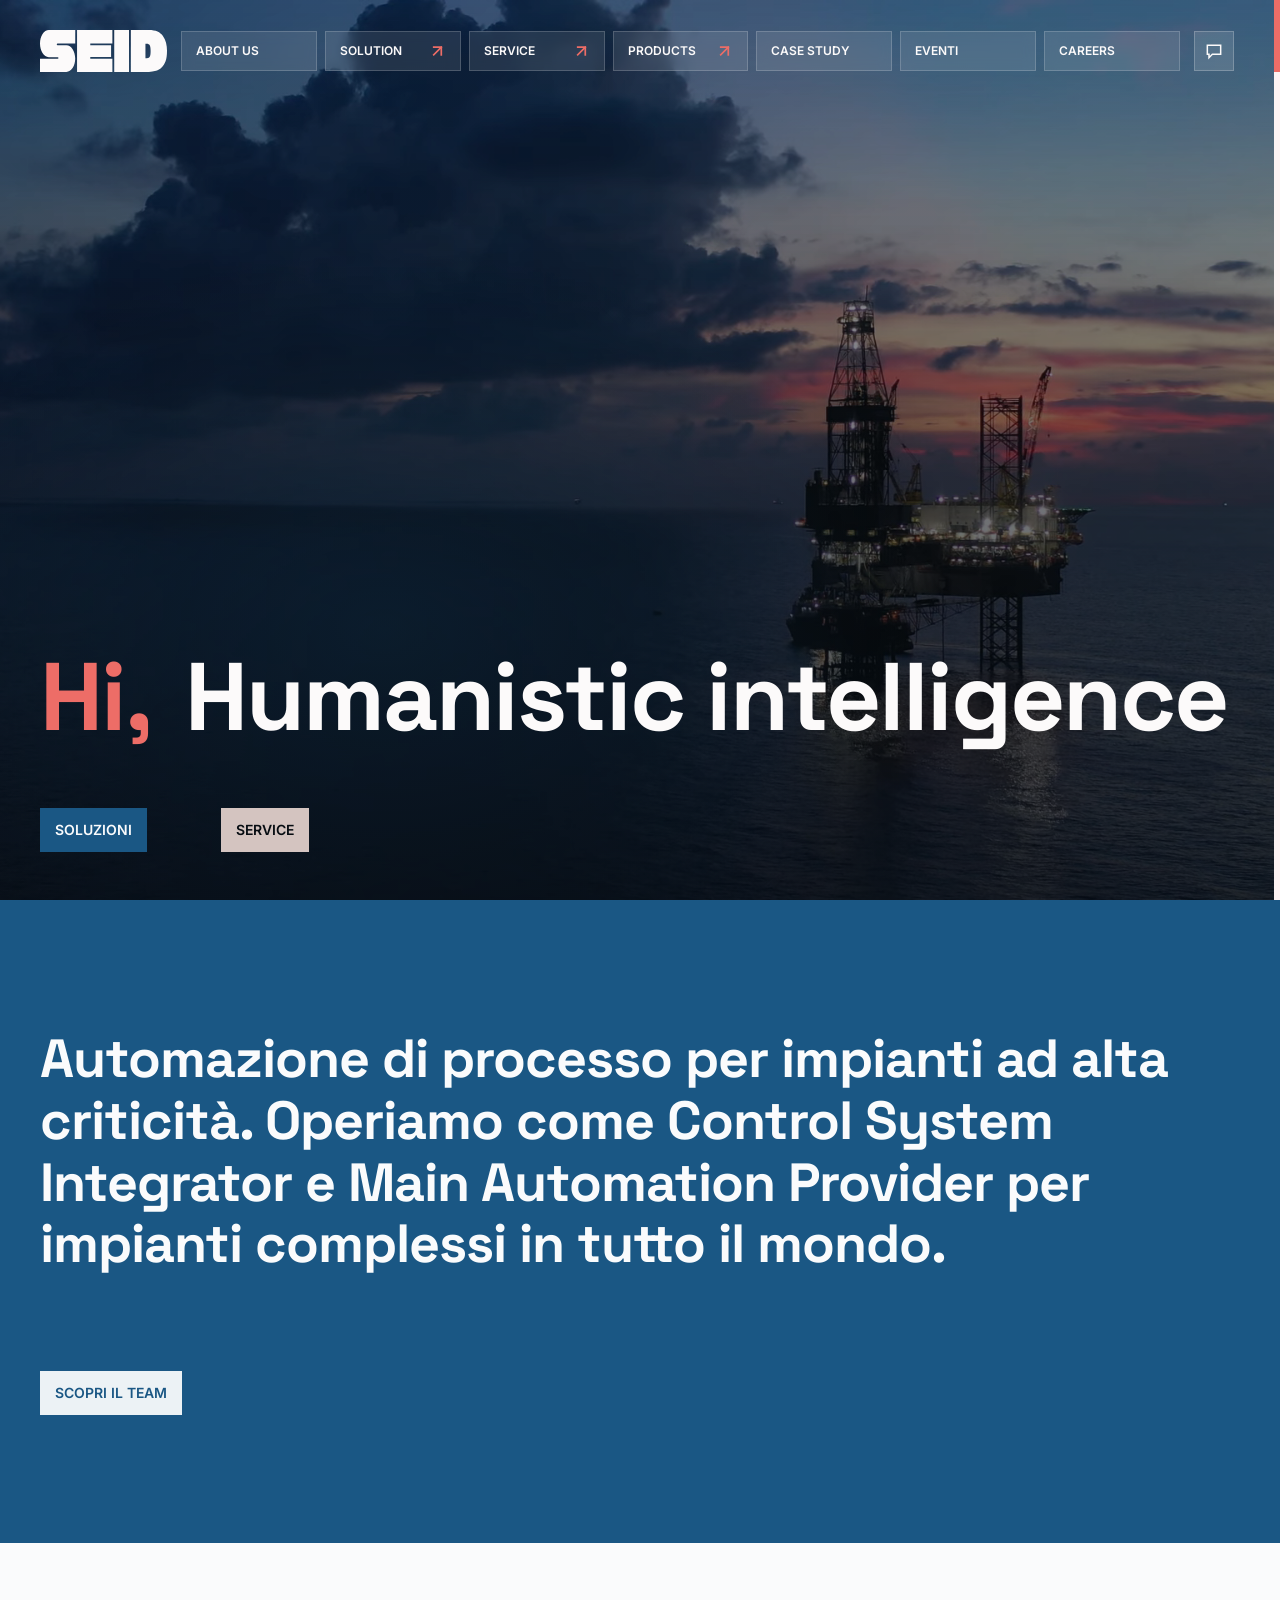
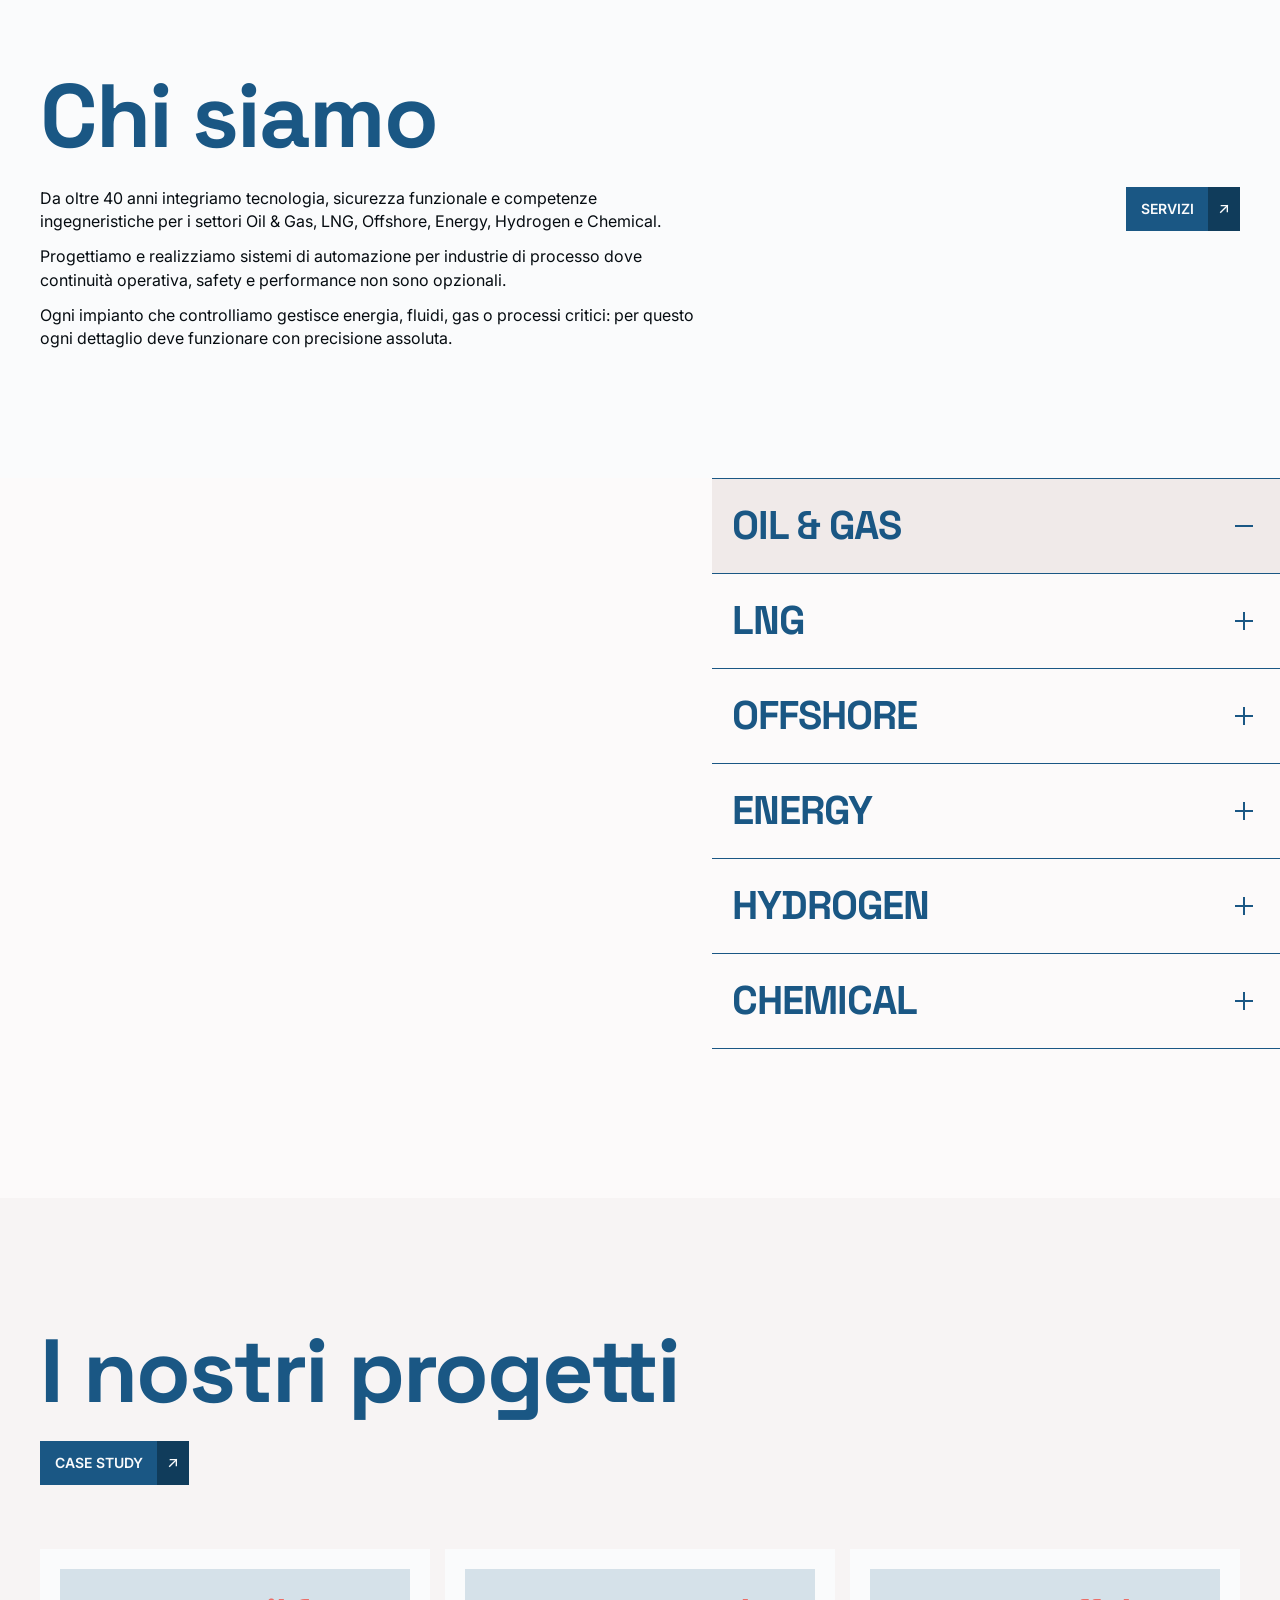
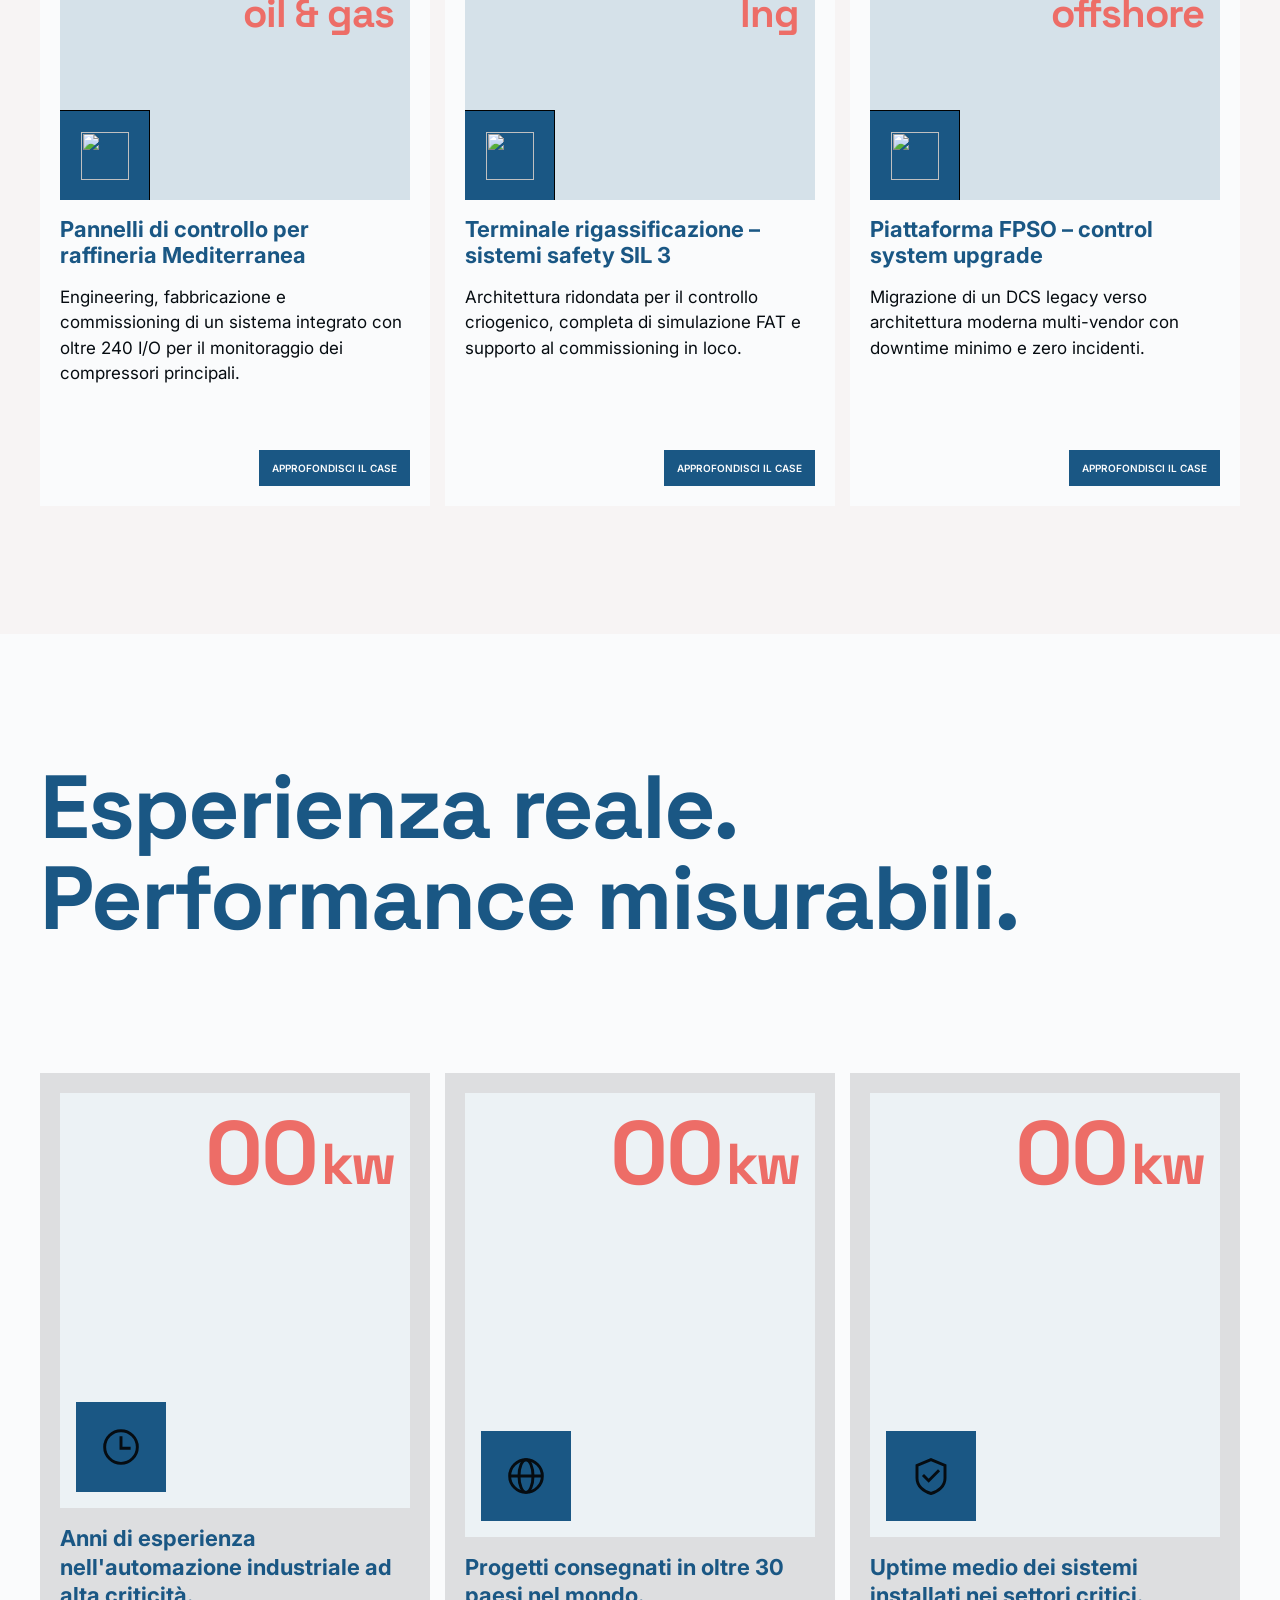
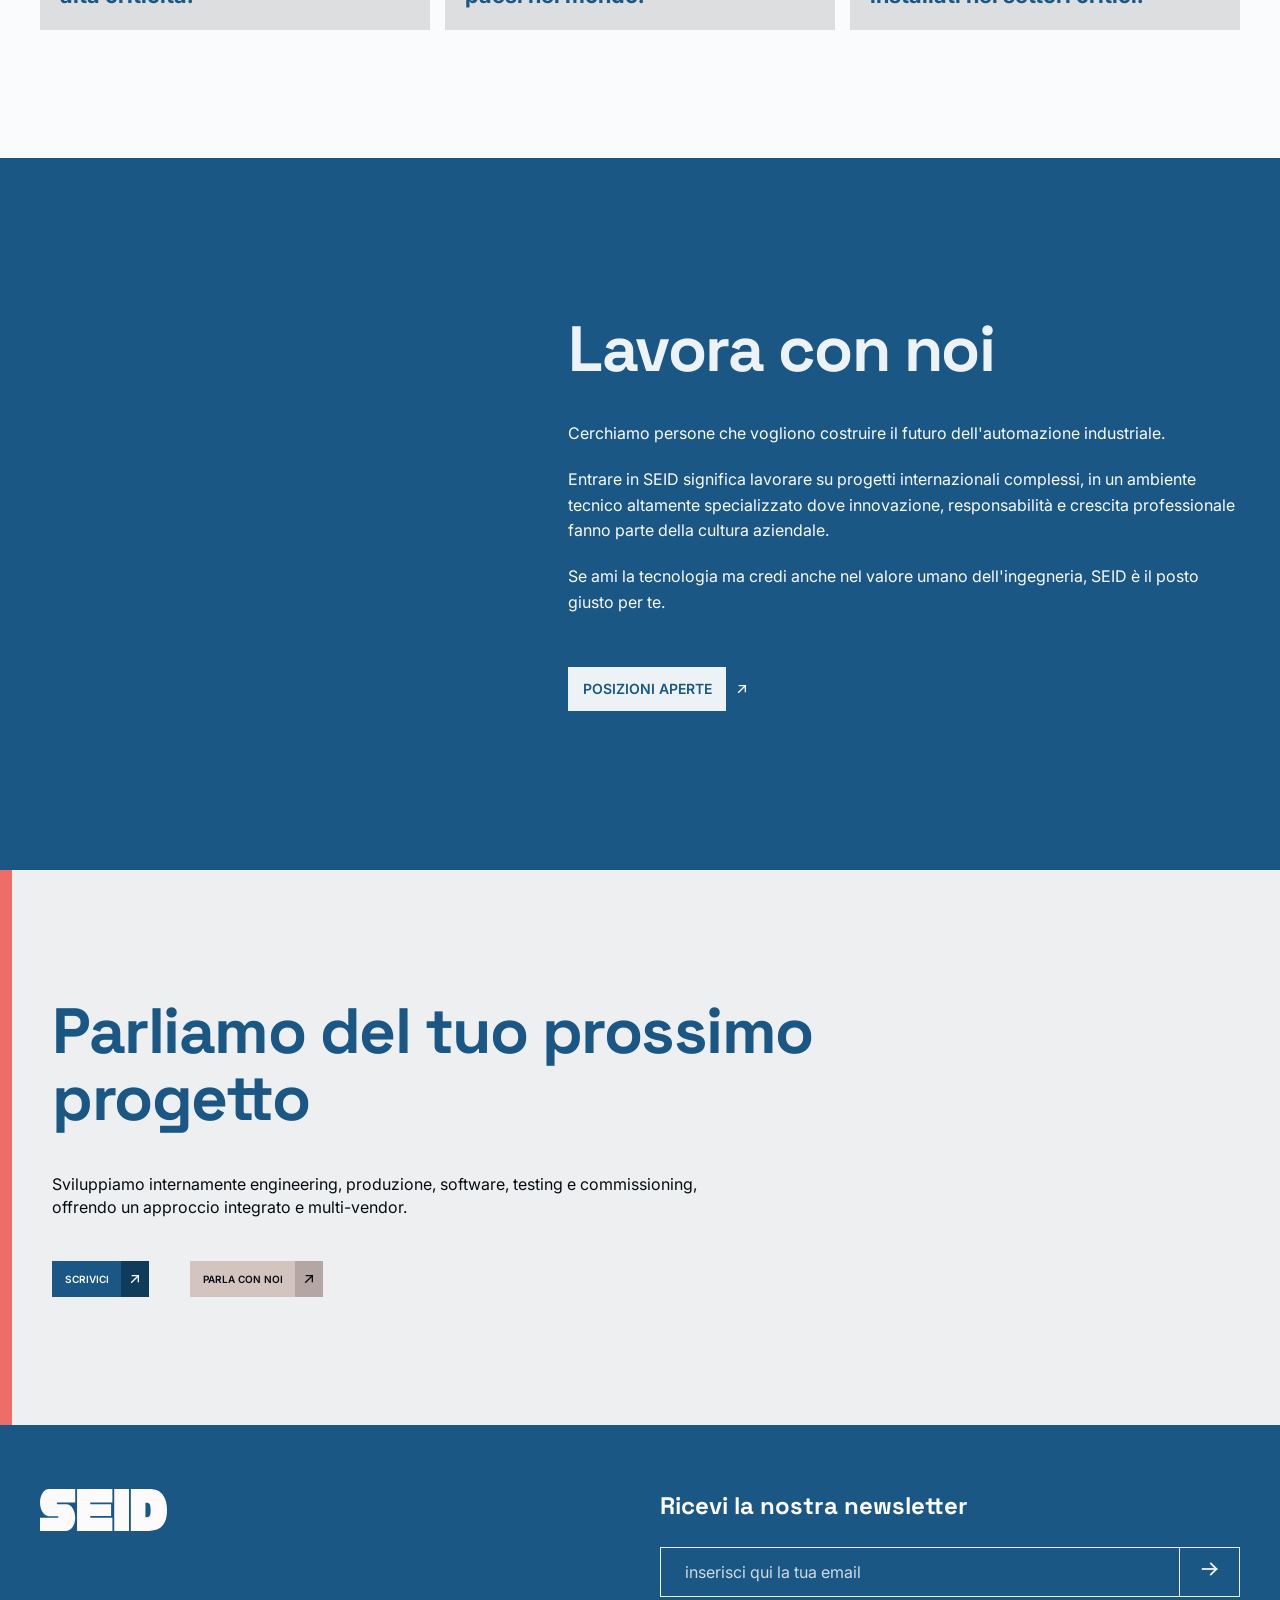
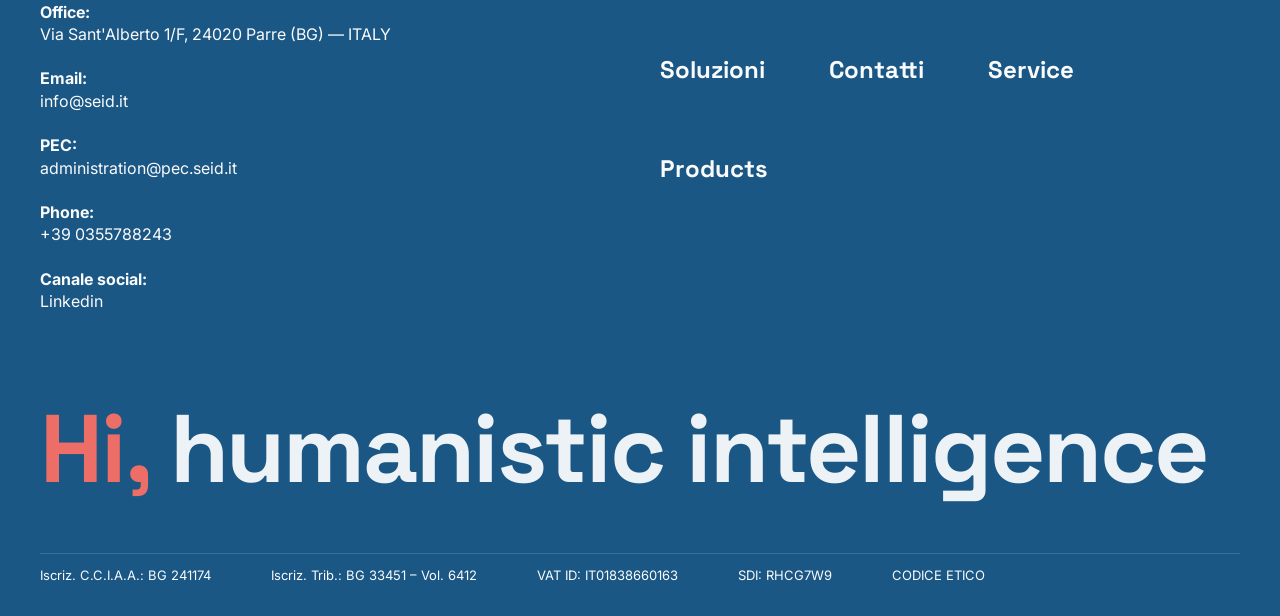
==== commit de539324: "feat: replace logos with local SVG assets - Add assets/logos/seid-white.svg (negative) and seid-blue" ====
--- a/index.html
+++ b/index.html
@@ -72,8 +72,8 @@
 <header class="site-header" id="siteHeader" data-state="transparent">
   <a href="#" class="logo" aria-label="SEID home">
     <!-- Two logo variants: white (over hero) + dark (sticky); CSS toggles visibility -->
-    <img class="logo-img logo-img--light" src="https://www.figma.com/api/mcp/asset/4f3c7496-67d5-4b19-9269-64241e75f681" alt="SEID" />
-    <img class="logo-img logo-img--dark"  src="https://www.figma.com/api/mcp/asset/354a7c5e-7a76-423b-a008-0376b41d622c" alt="SEID" />
+    <img class="logo-img logo-img--light" src="assets/logos/seid-white.svg" alt="SEID" />
+    <img class="logo-img logo-img--dark"  src="assets/logos/seid-blue.svg"  alt="SEID" />
   </a>
 
   <nav class="nav" aria-label="Primary">
@@ -414,7 +414,7 @@
   <div class="footer__top">
     <div class="footer__left">
       <a href="#" class="footer__logo" aria-label="SEID">
-        <img src="https://www.figma.com/api/mcp/asset/4f3c7496-67d5-4b19-9269-64241e75f681" alt="SEID" />
+        <img src="assets/logos/seid-white.svg" alt="SEID" />
       </a>
       <ul class="footer__contacts">
         <li><strong>Office:</strong><br />Via Sant'Alberto 1/F, 24020 Parre (BG) — ITALY</li>
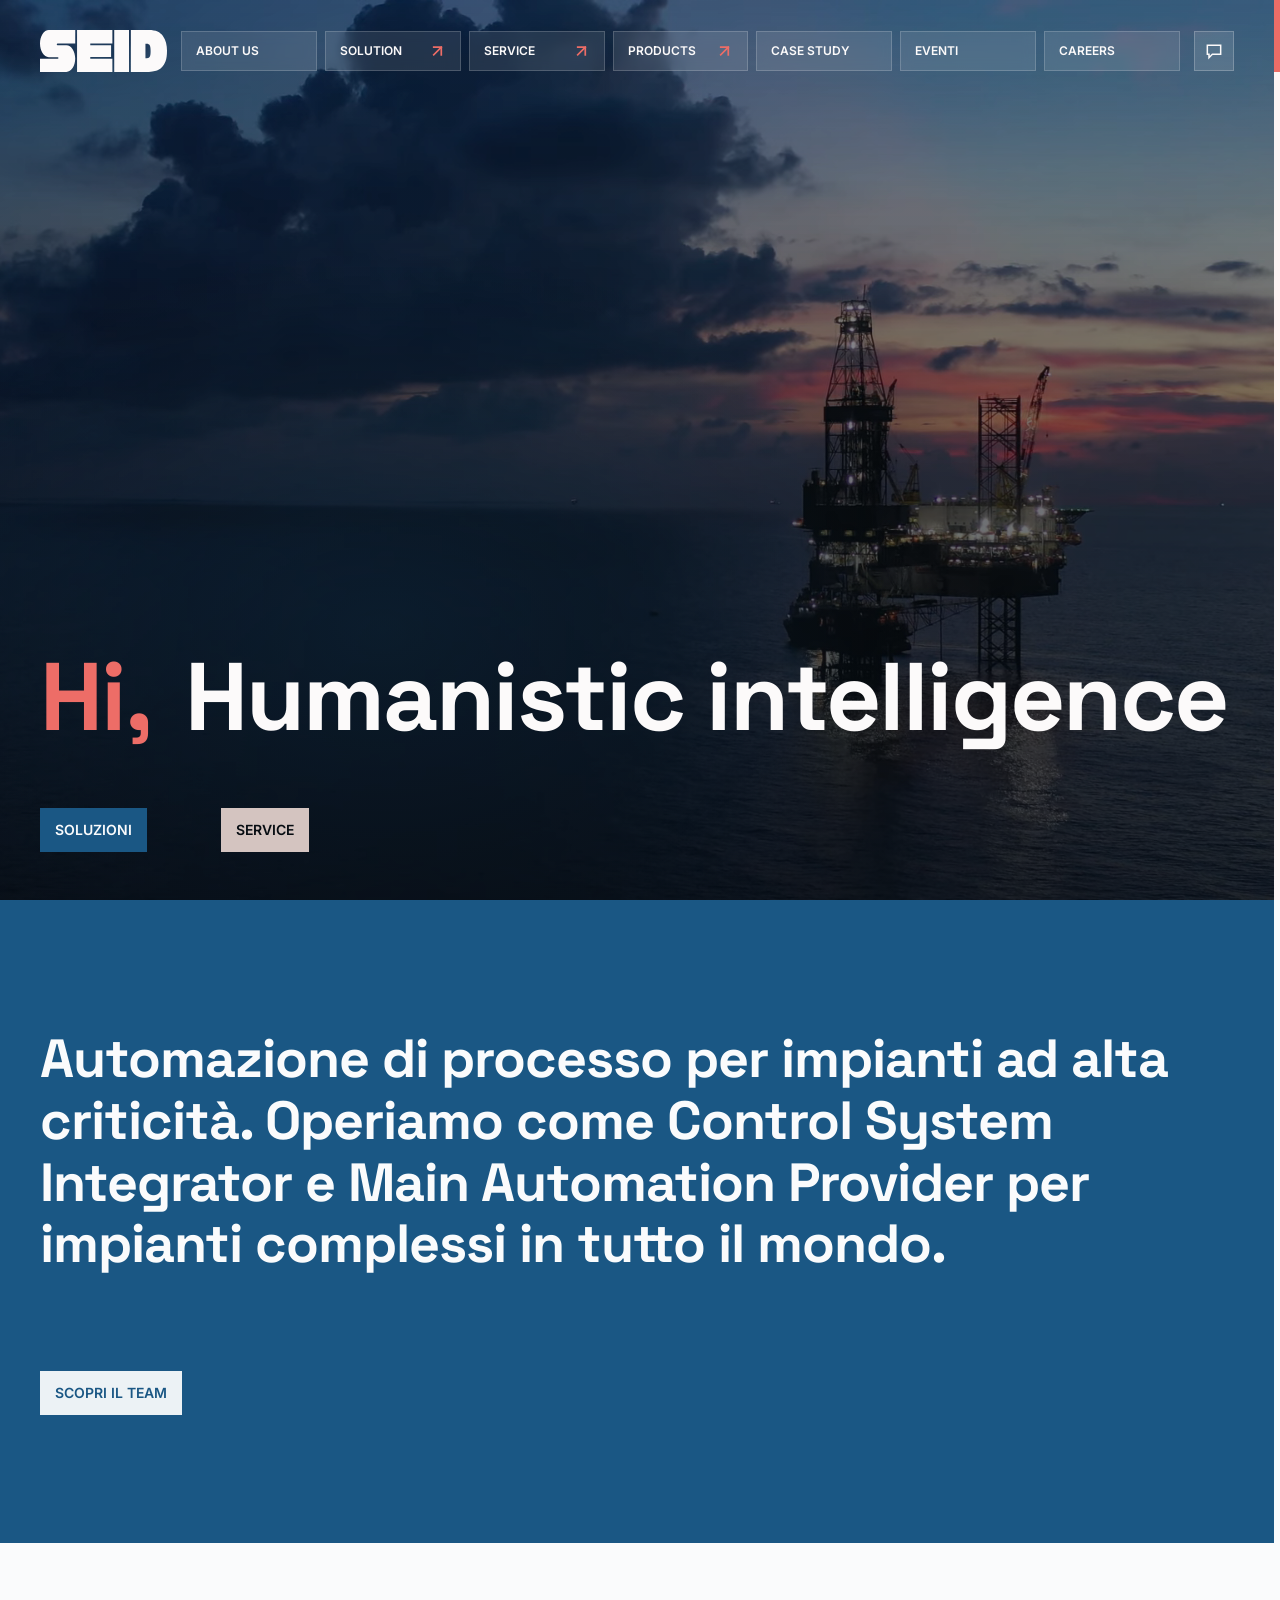
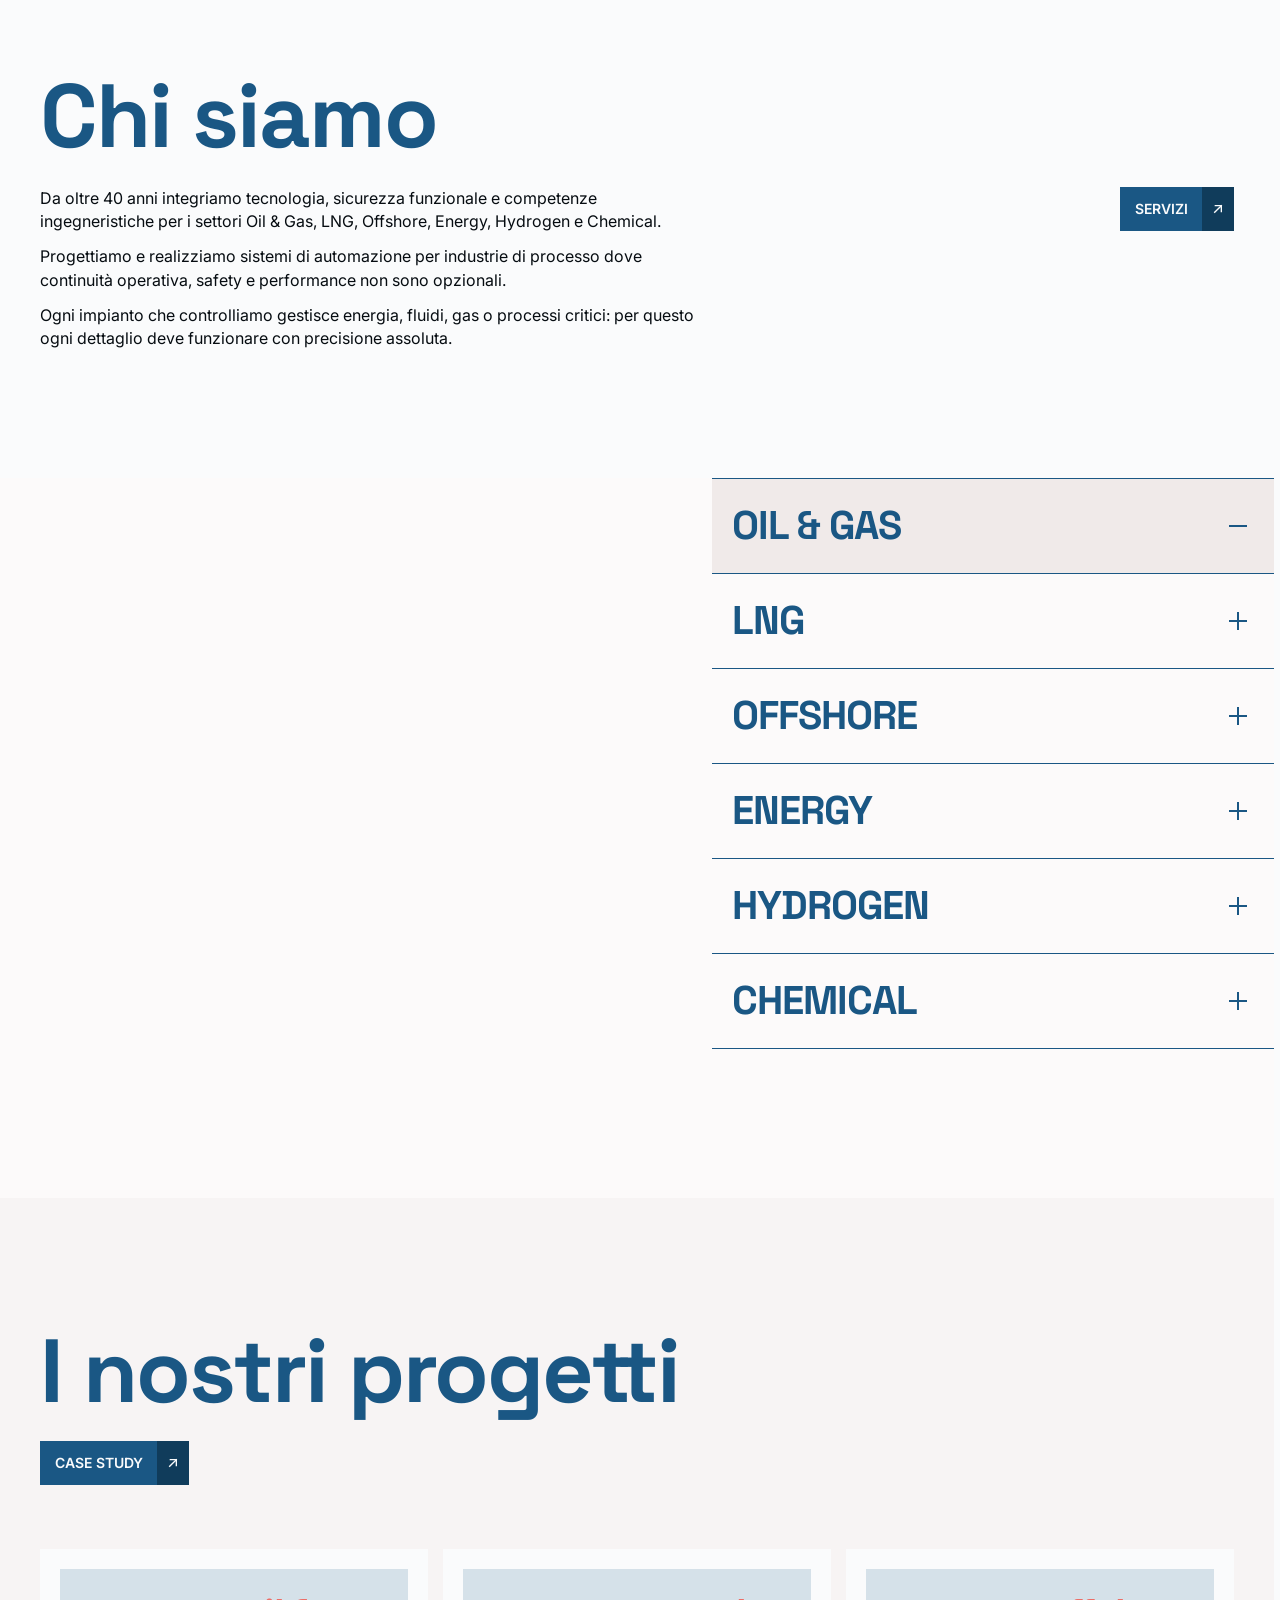
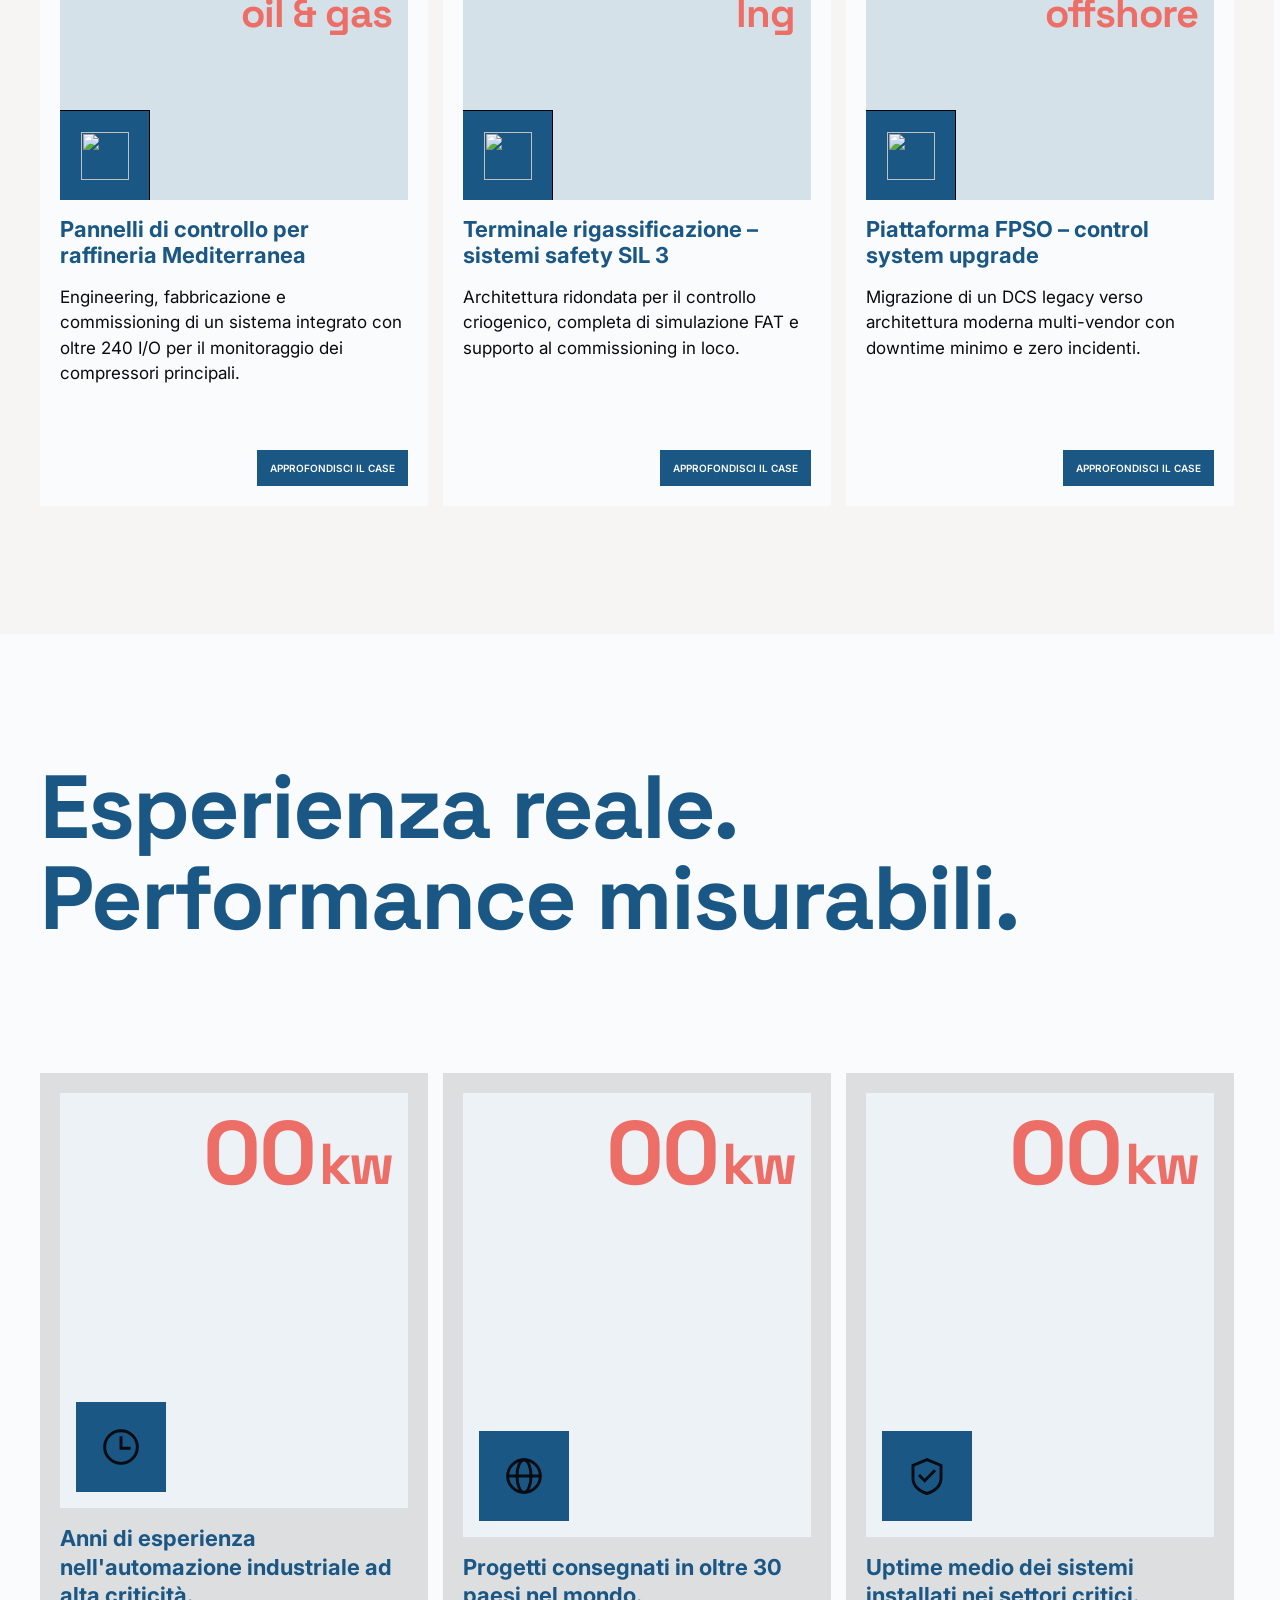
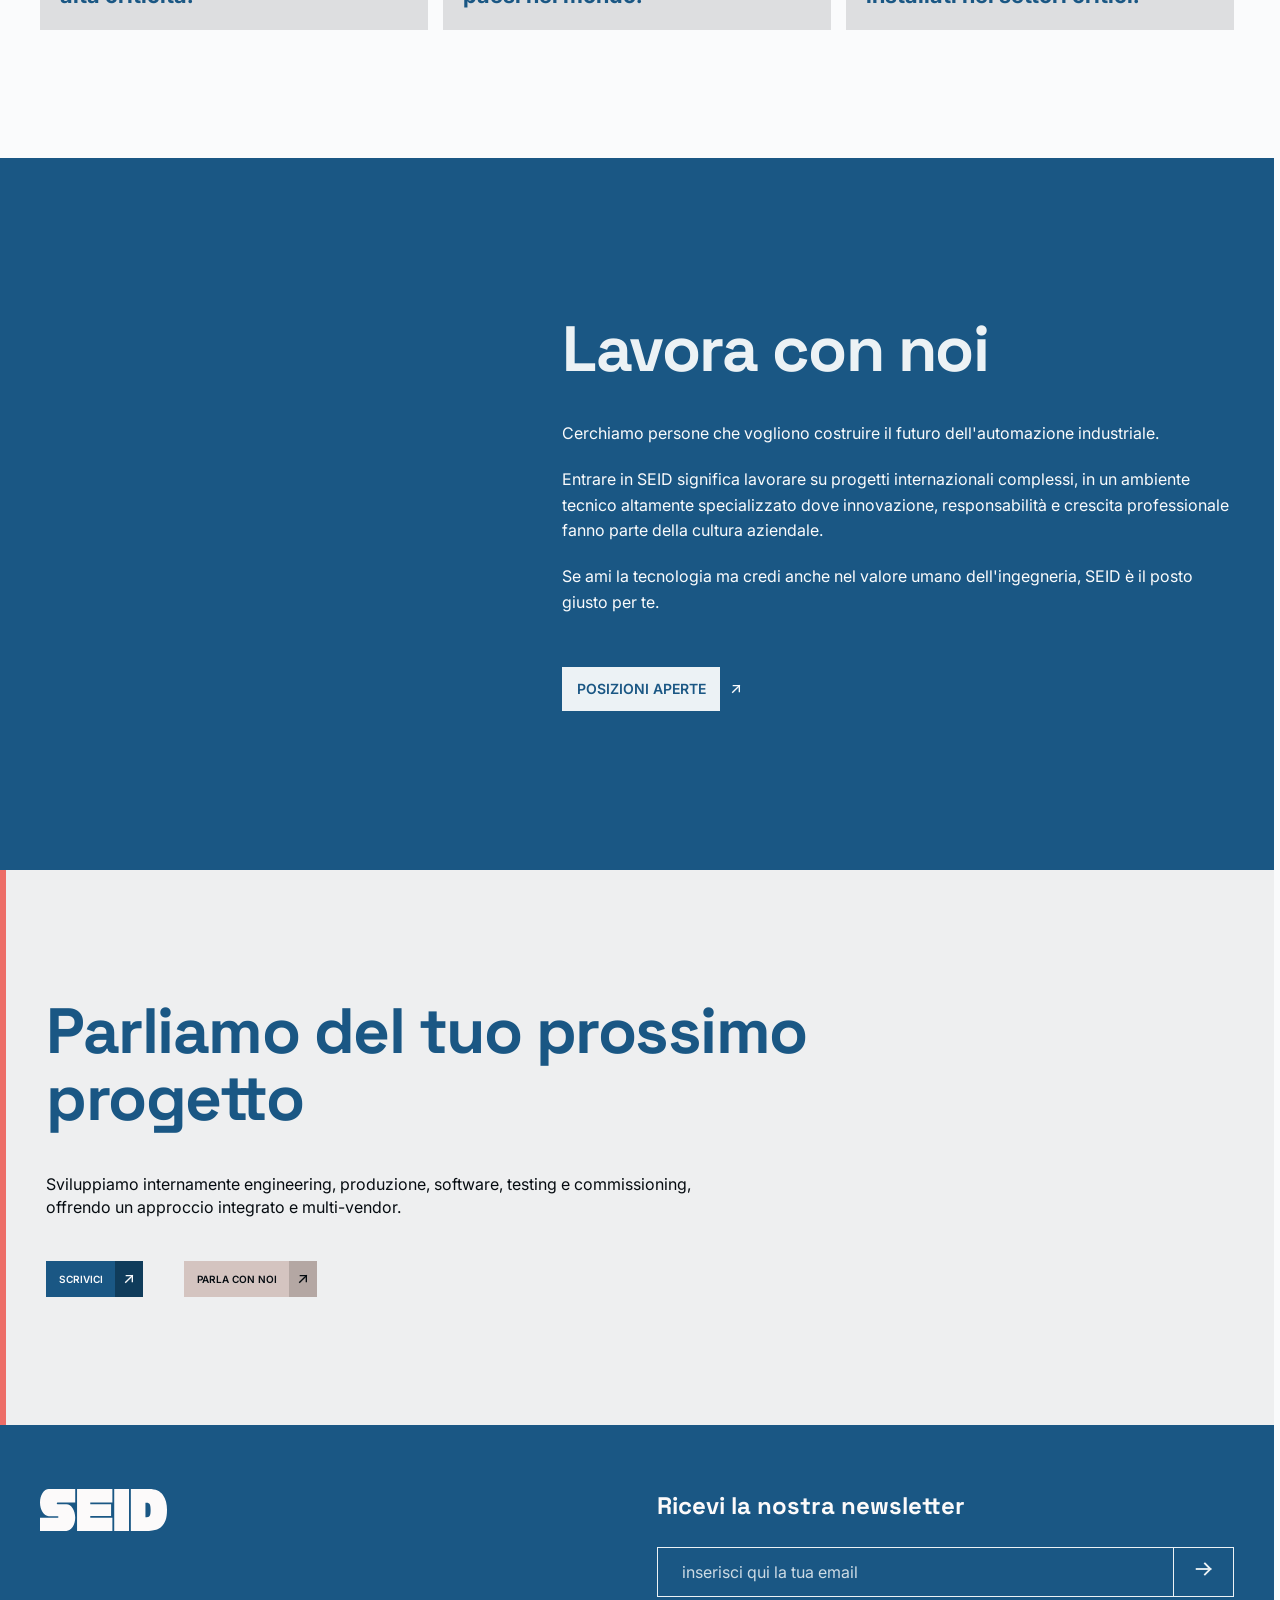
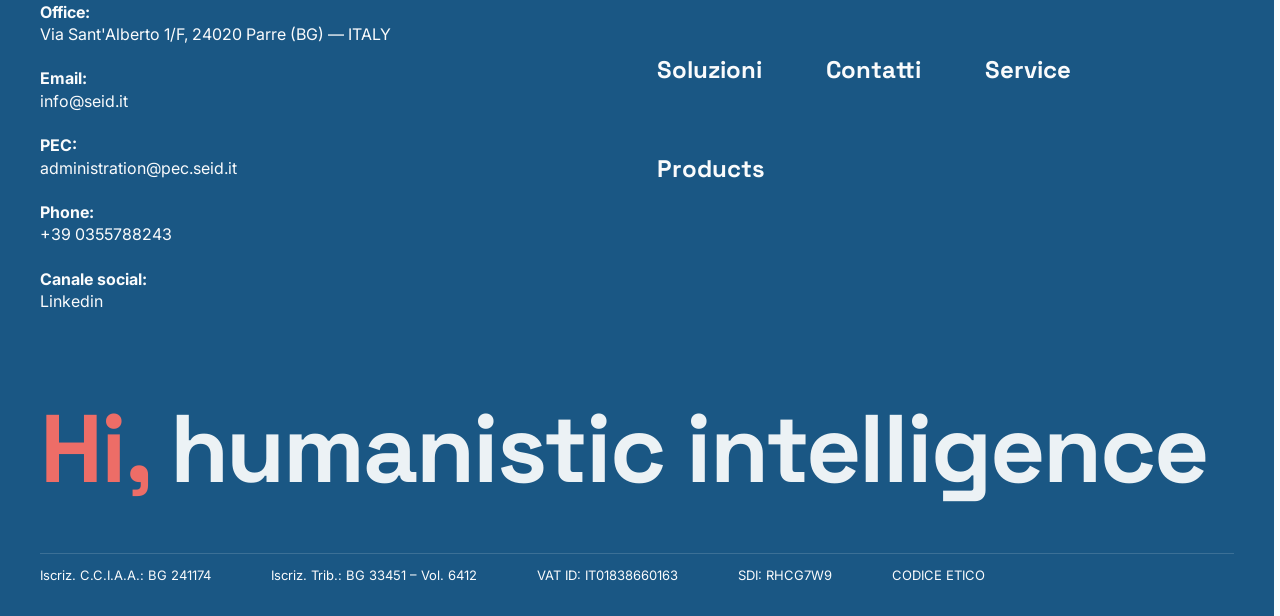
==== commit f4b5dac7: "fix: address audit findings (bugs + dead code) - Counter: set suffix on init so 'kw' placeholder nev" ====
--- a/index.html
+++ b/index.html
@@ -38,20 +38,6 @@
     <symbol id="i-chat" viewBox="0 0 24 24">
       <path d="M4 5h16v11H10l-4 4v-4H4V5z" fill="none" stroke="currentColor" stroke-width="1.8" stroke-linejoin="miter"/>
     </symbol>
-    <symbol id="i-oil" viewBox="0 0 36 36">
-      <path d="M18 4 C12 14, 8 18, 8 24 a10 10 0 0 0 20 0 c0-6-4-10-10-20z" fill="currentColor"/>
-    </symbol>
-    <symbol id="i-lng" viewBox="0 0 36 36">
-      <rect x="8" y="10" width="20" height="20" rx="2" fill="currentColor"/>
-      <path d="M18 4l8 8H10l8-8z" fill="currentColor"/>
-    </symbol>
-    <symbol id="i-offshore" viewBox="0 0 36 36">
-      <rect x="14" y="6" width="8" height="20" fill="currentColor"/>
-      <path d="M4 26h28l-4 6H8z" fill="currentColor"/>
-    </symbol>
-    <symbol id="i-energy" viewBox="0 0 36 36">
-      <path d="M20 4L8 22h8l-2 10 14-18h-8z" fill="currentColor"/>
-    </symbol>
     <symbol id="i-clock" viewBox="0 0 36 36">
       <circle cx="18" cy="18" r="14" fill="none" stroke="currentColor" stroke-width="2.5"/>
       <path d="M18 10v9h7" fill="none" stroke="currentColor" stroke-width="2.5" stroke-linecap="square"/>
--- a/css/styles.css
+++ b/css/styles.css
@@ -35,7 +35,6 @@
   --font-body: "Inter", system-ui, sans-serif;
 
   --max: 1440px;
-  --header-h: 102px;
 }
 
 * { box-sizing: border-box; margin: 0; padding: 0; }
@@ -48,6 +47,7 @@
   color: var(--neutral-950);
   line-height: 1.45;
   overflow-x: hidden;
+  padding-right: 6px;
   -webkit-font-smoothing: antialiased;
 }
 
@@ -215,7 +215,7 @@
   padding: 110px 32px 40px;
   z-index: 45;
   transition: right .45s cubic-bezier(.65,.05,.36,1);
-  border-left: 12px solid var(--accent-500);
+  border-left: 6px solid var(--accent-500);
 }
 .mobile-drawer.is-open { right: 0; }
 .mobile-drawer nav {
@@ -874,7 +874,7 @@
 /* ------- CONTACT CTA ------- */
 .contact-cta {
   background: var(--neutral-100);
-  border-left: 12px solid var(--accent-500);
+  border-left: 6px solid var(--accent-500);
   padding: var(--spacing-6xl) var(--margin);
   display: flex;
   flex-direction: column;
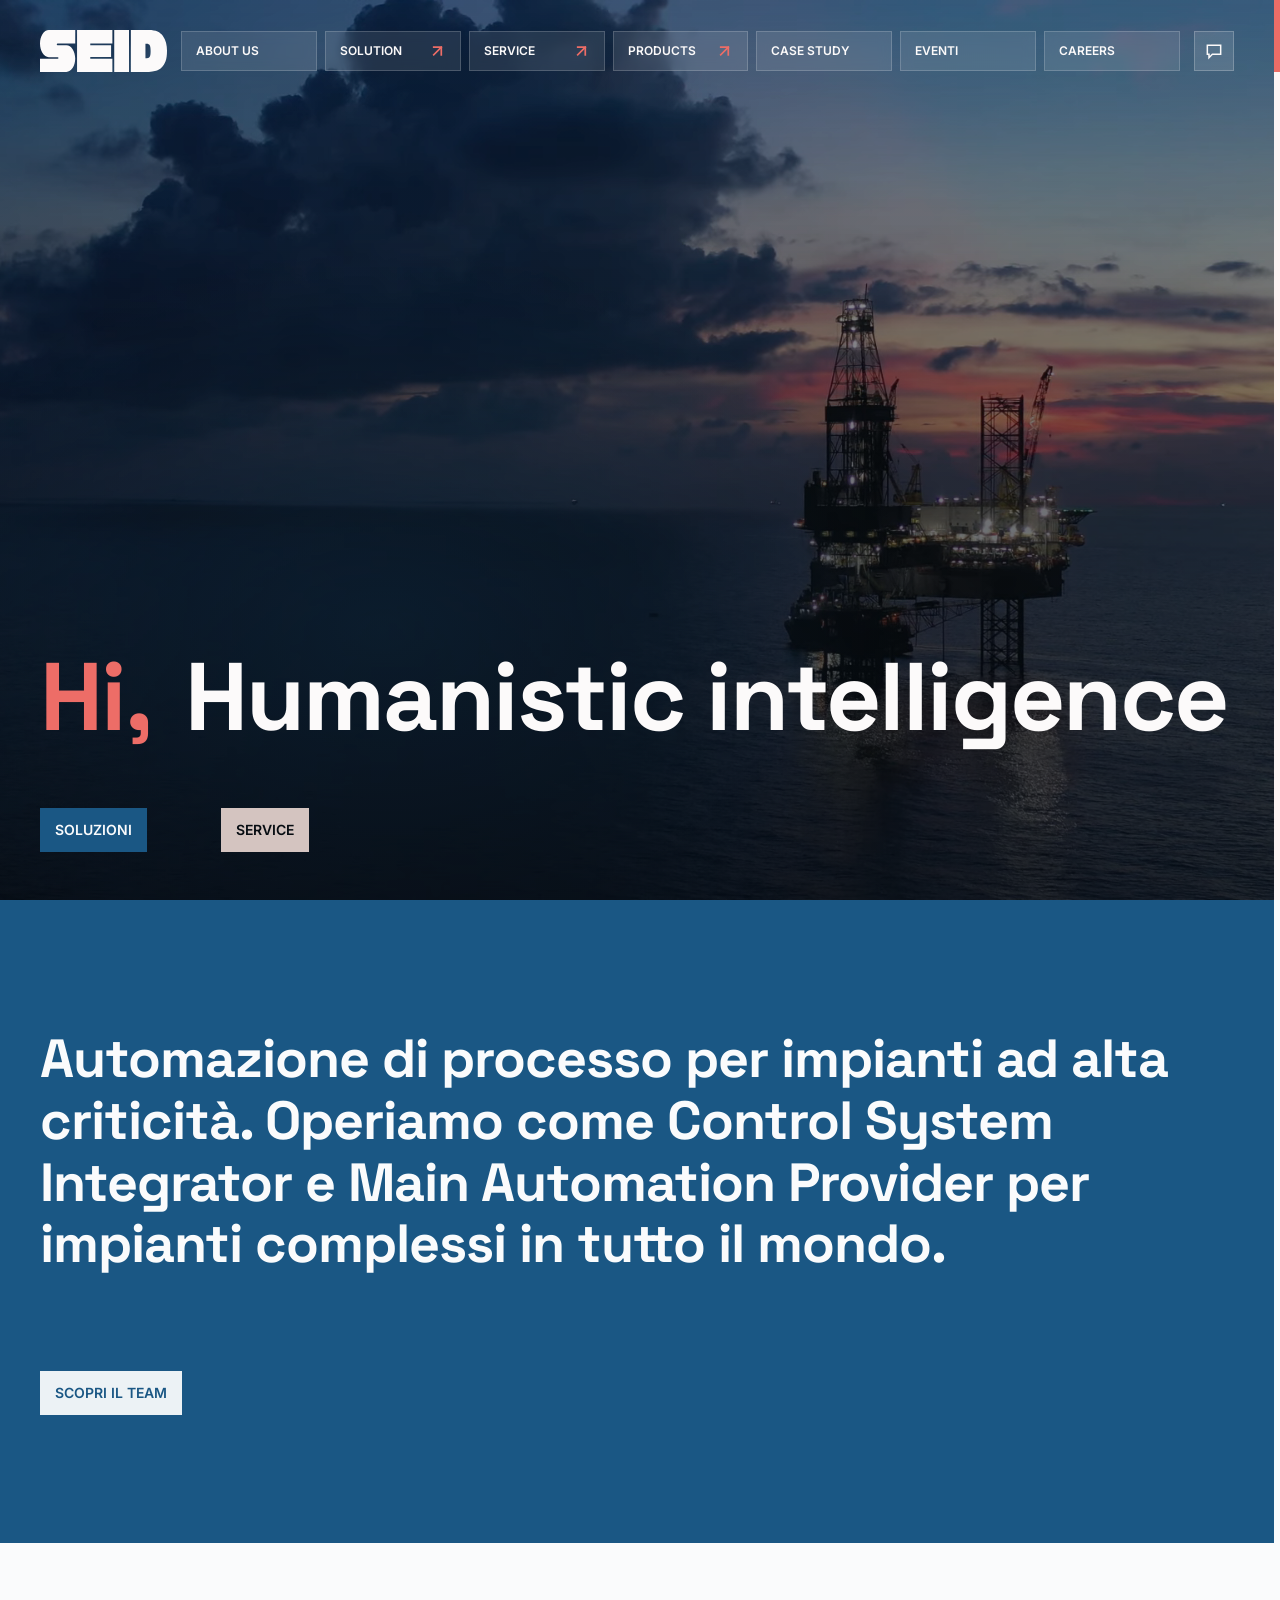
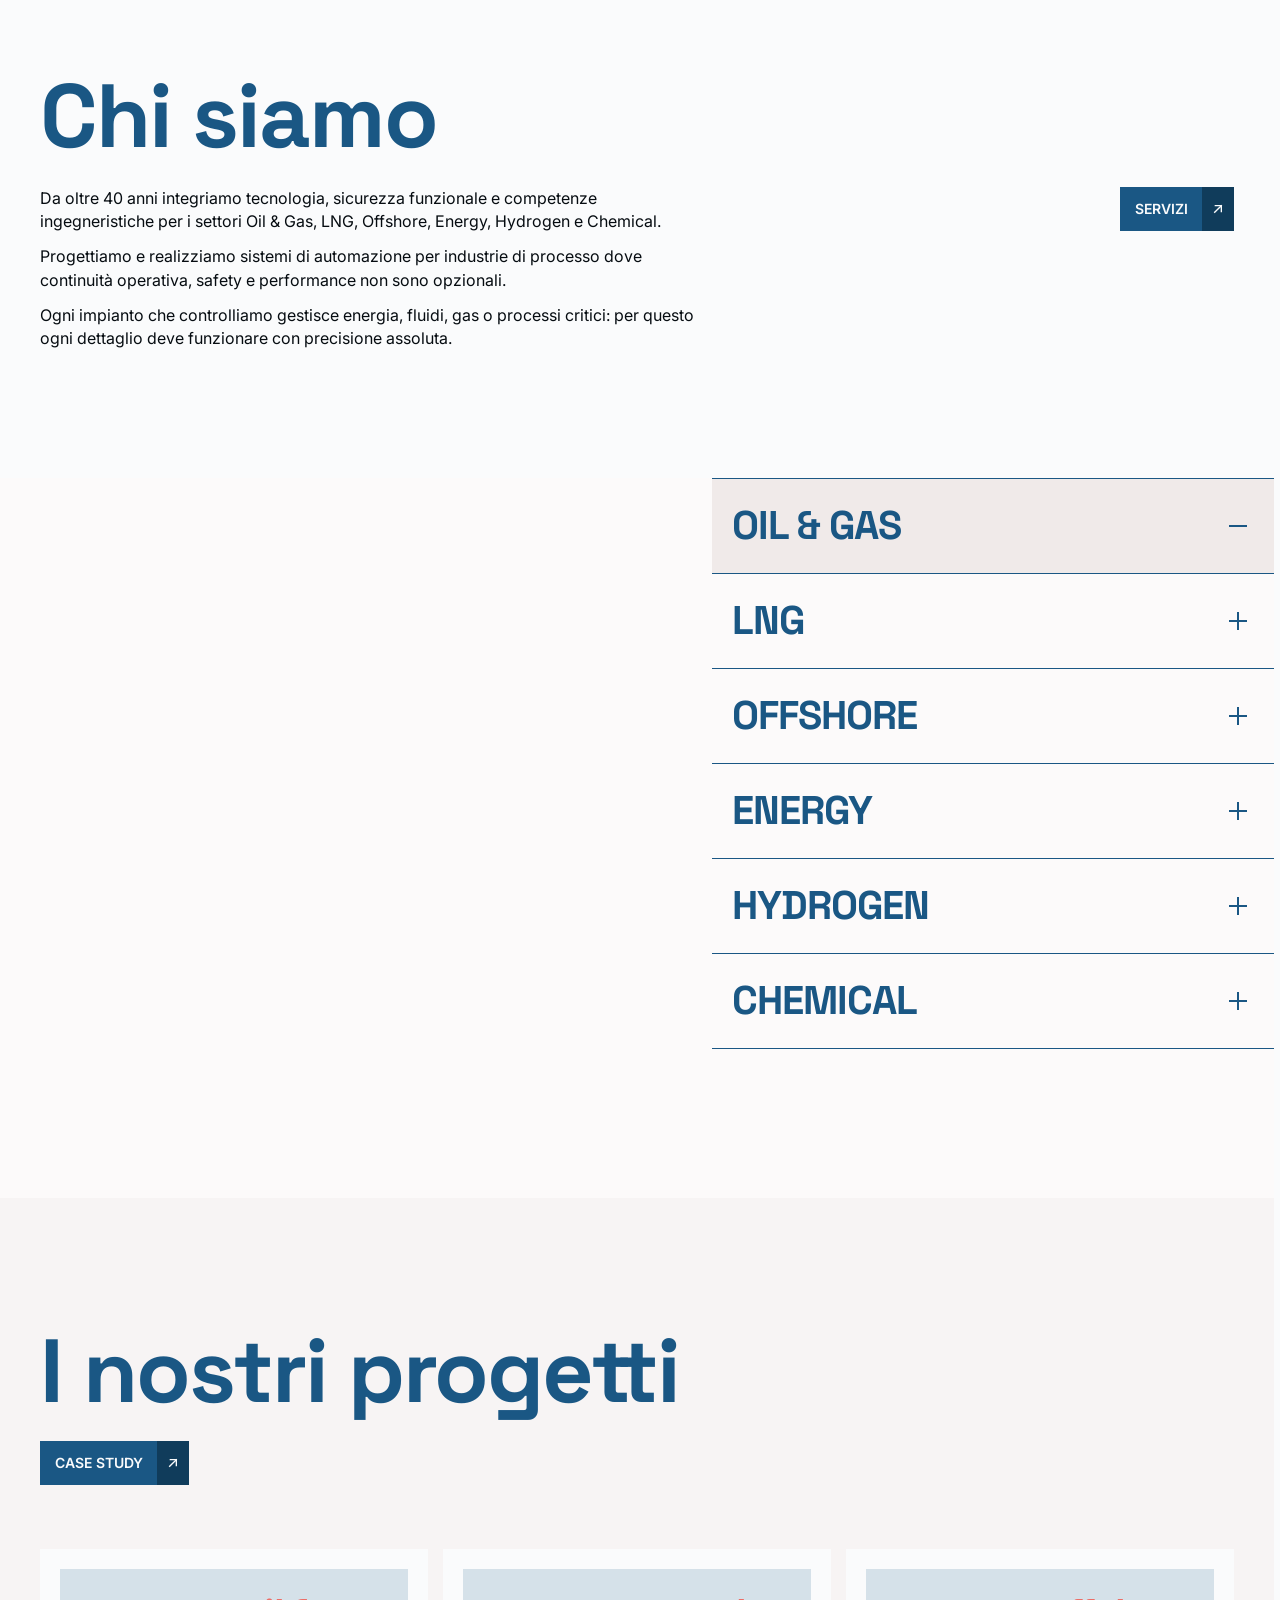
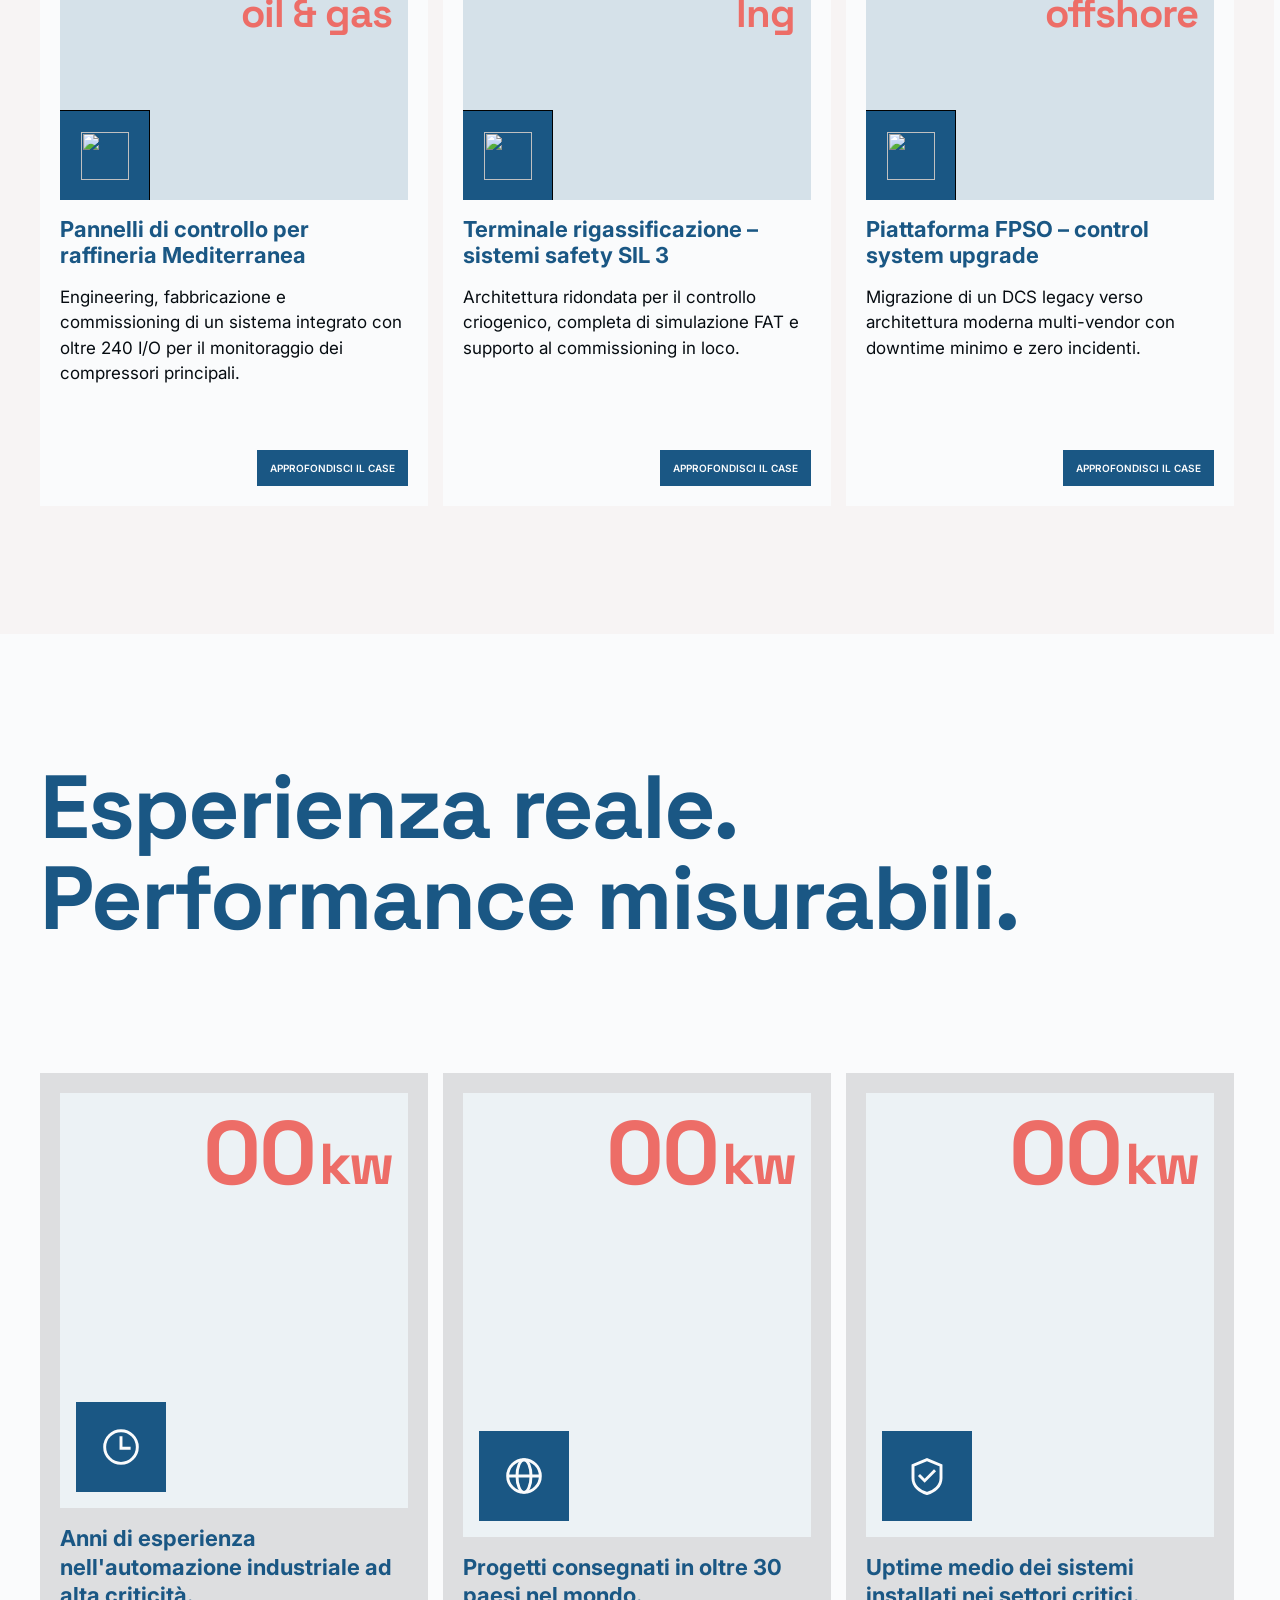
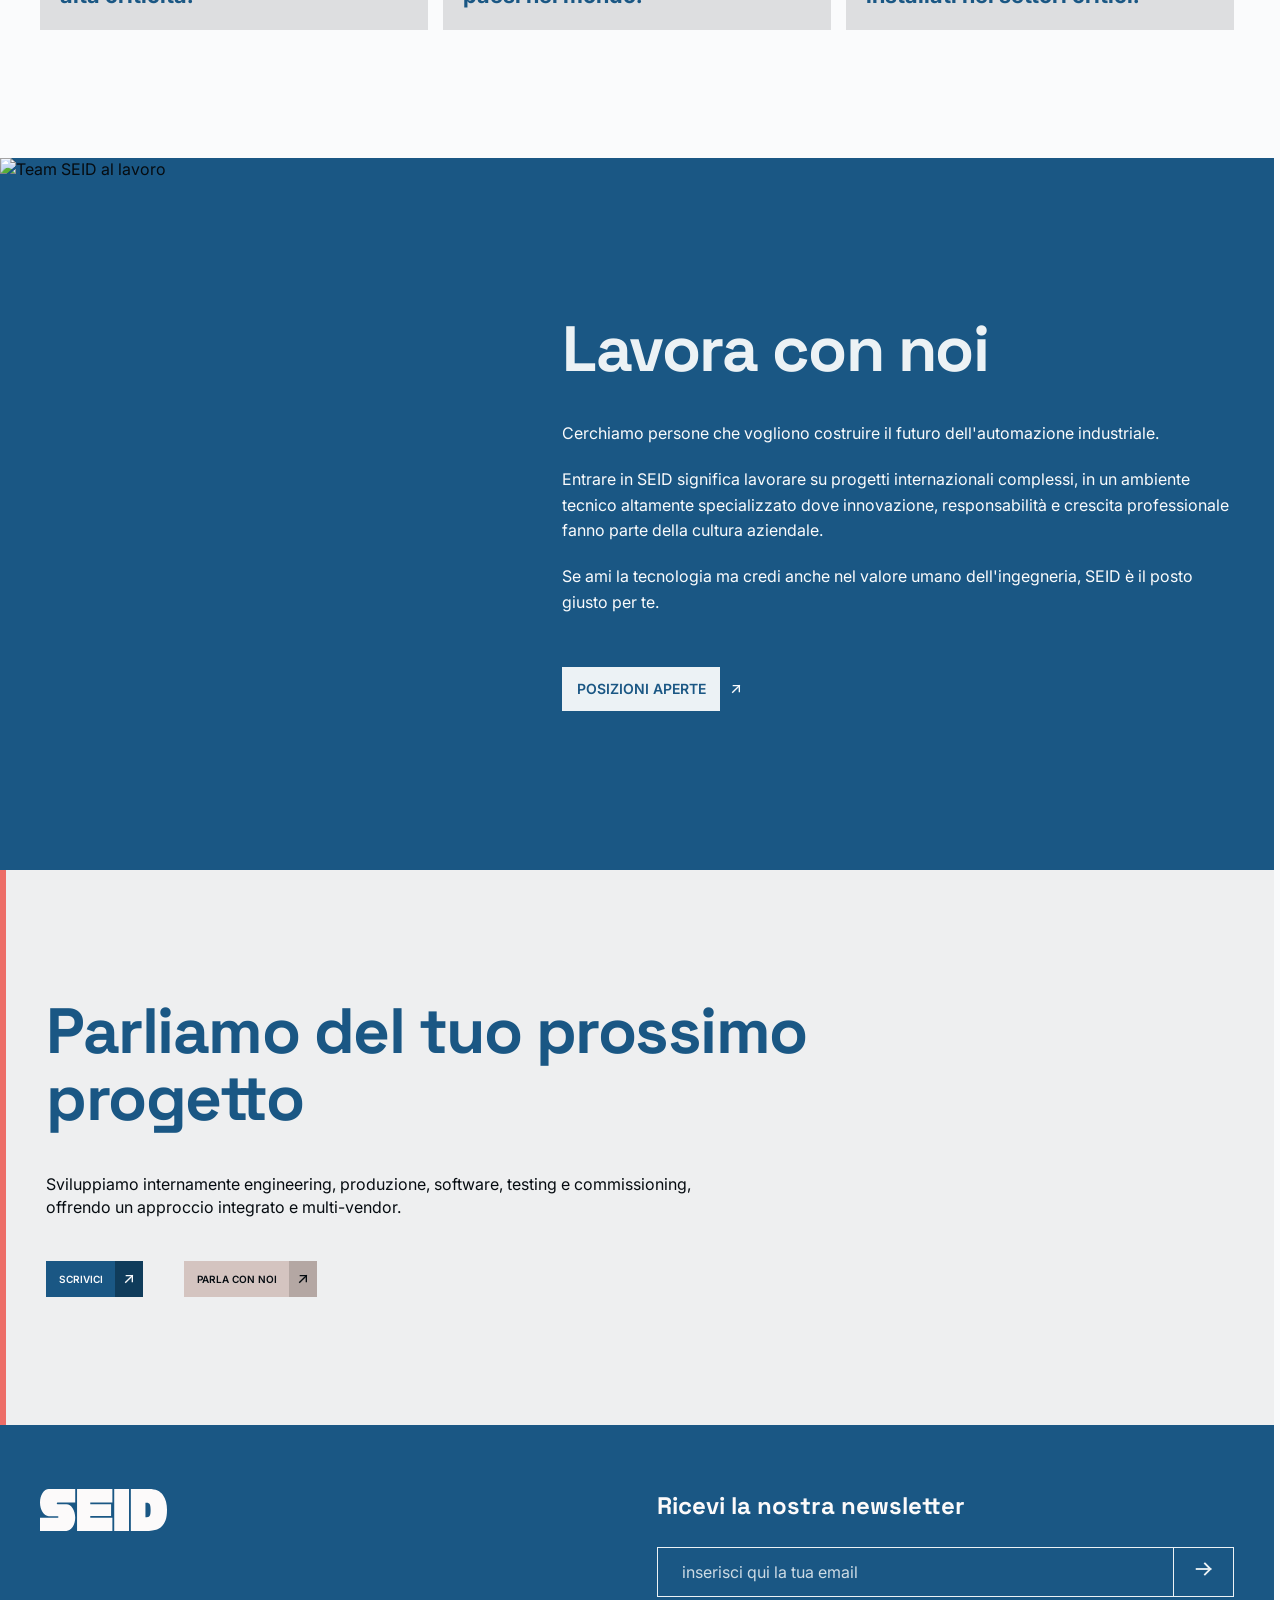
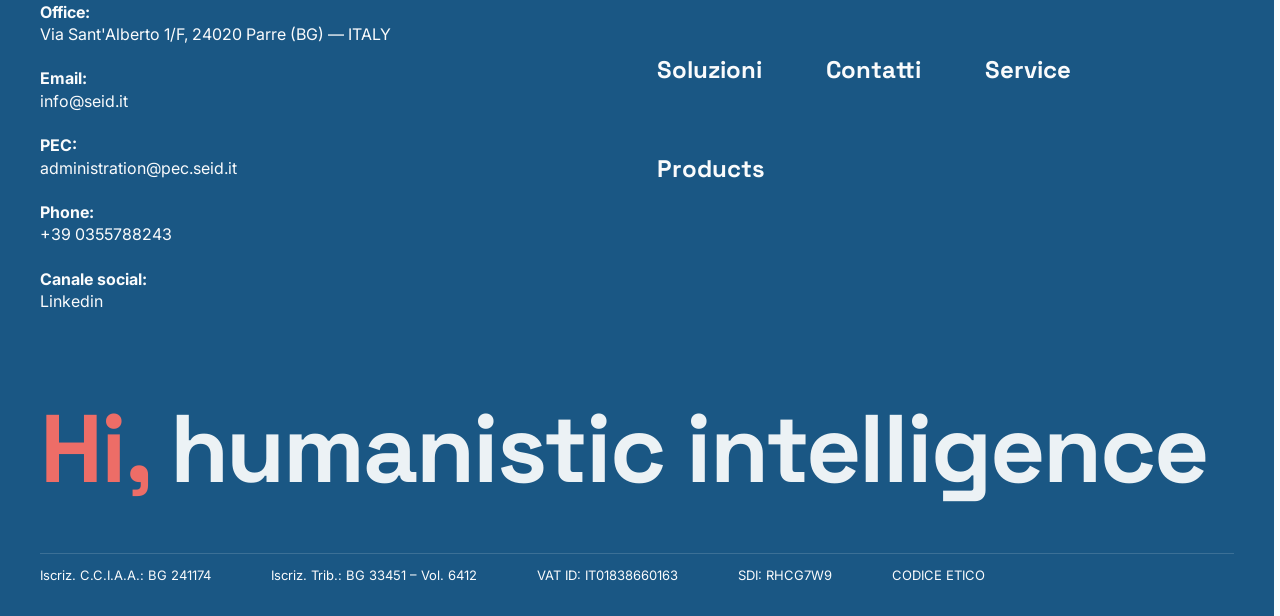
==== commit e69e5d43: "fix(careers): remove parallax effect from 'Lavora con noi' image" ====
--- a/index.html
+++ b/index.html
@@ -362,7 +362,7 @@
 
   <!-- CAREERS -->
   <section class="careers" id="careers">
-    <div class="careers__image js-parallax">
+    <div class="careers__image">
       <img src="https://www.figma.com/api/mcp/asset/4fd340e8-c42e-48a8-834a-2d0d92413b69" alt="Team SEID al lavoro" loading="lazy" />
     </div>
     <div class="careers__copy">
--- a/css/styles.css
+++ b/css/styles.css
@@ -811,6 +811,7 @@
 .data-card__icon {
   width: 90px; height: 90px;
   background: var(--primary-500);
+  color: var(--neutral-50);
   display: flex;
   align-items: center;
   justify-content: center;
@@ -843,8 +844,6 @@
   inset: 0;
   width: 100%; height: 100%;
   object-fit: cover;
-  will-change: transform;
-  transform: scale(1.08);
 }
 .careers__copy {
   flex: 0 0 672px;
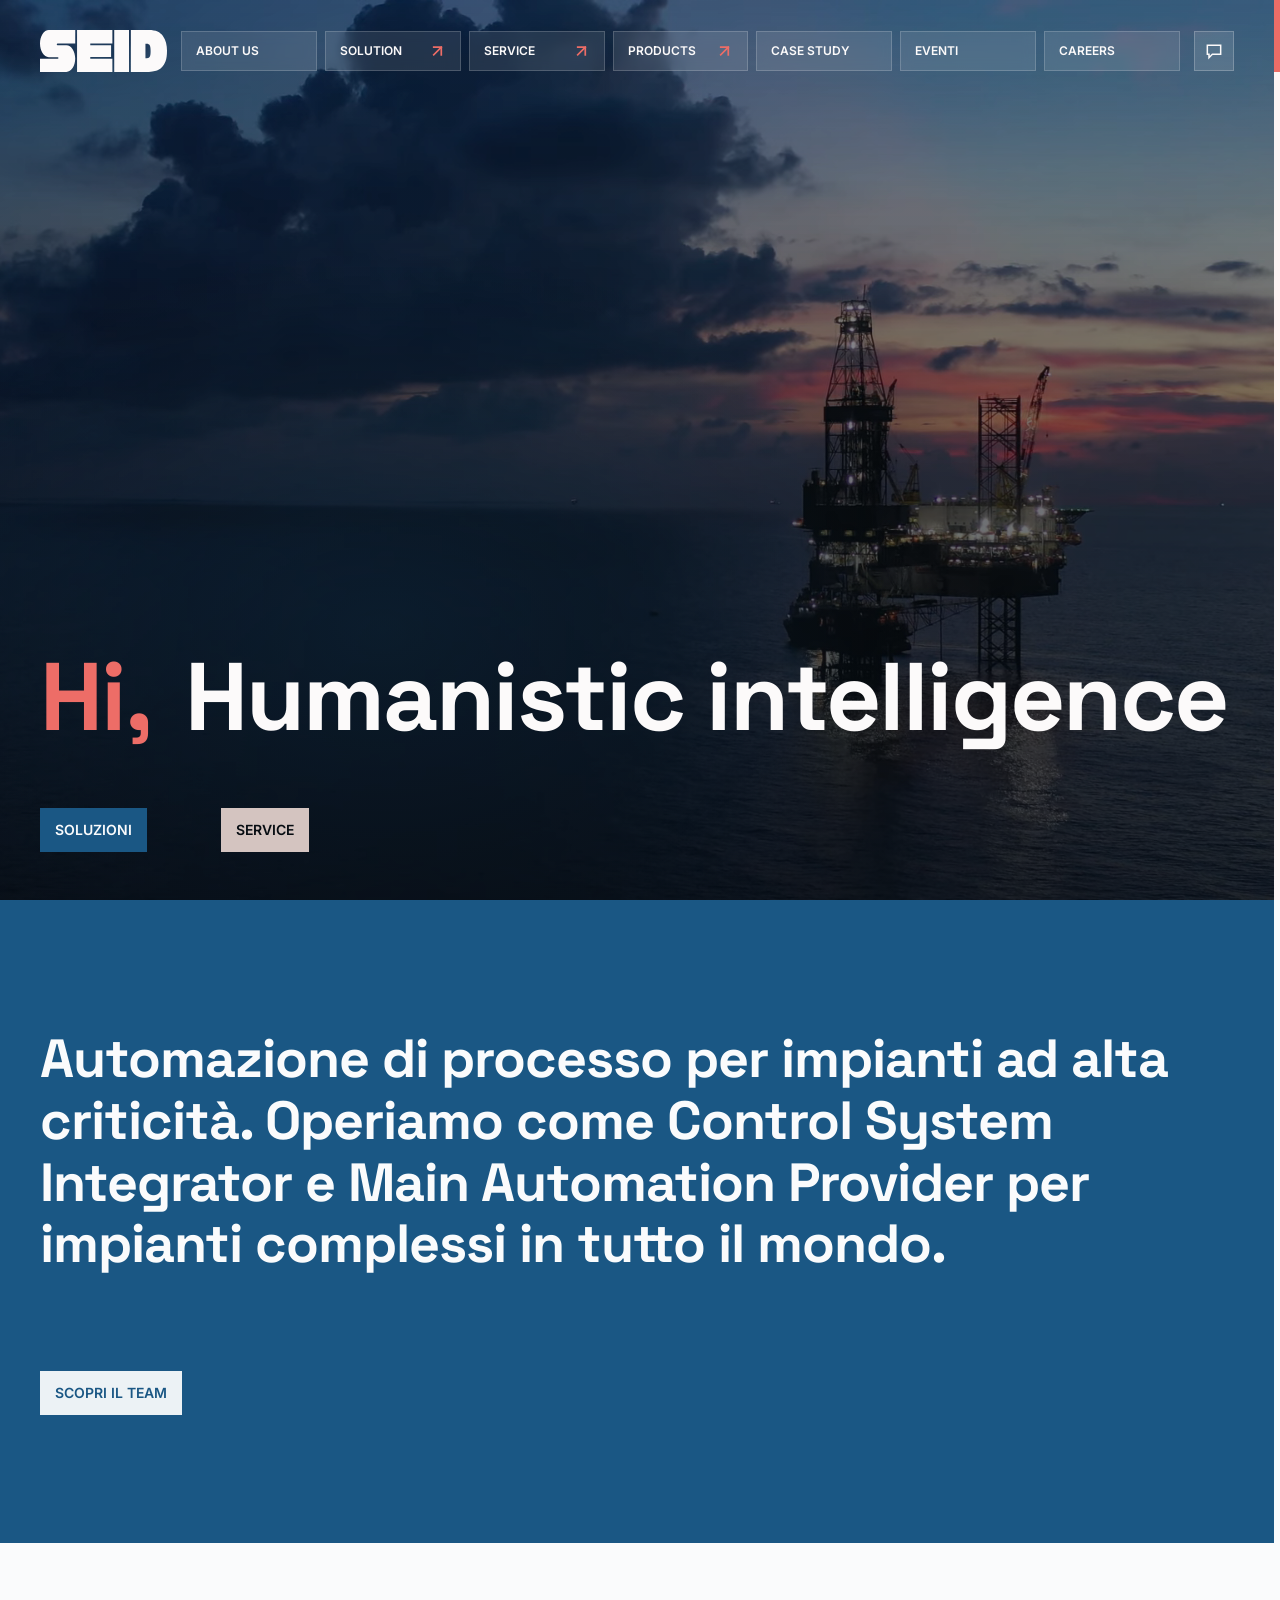
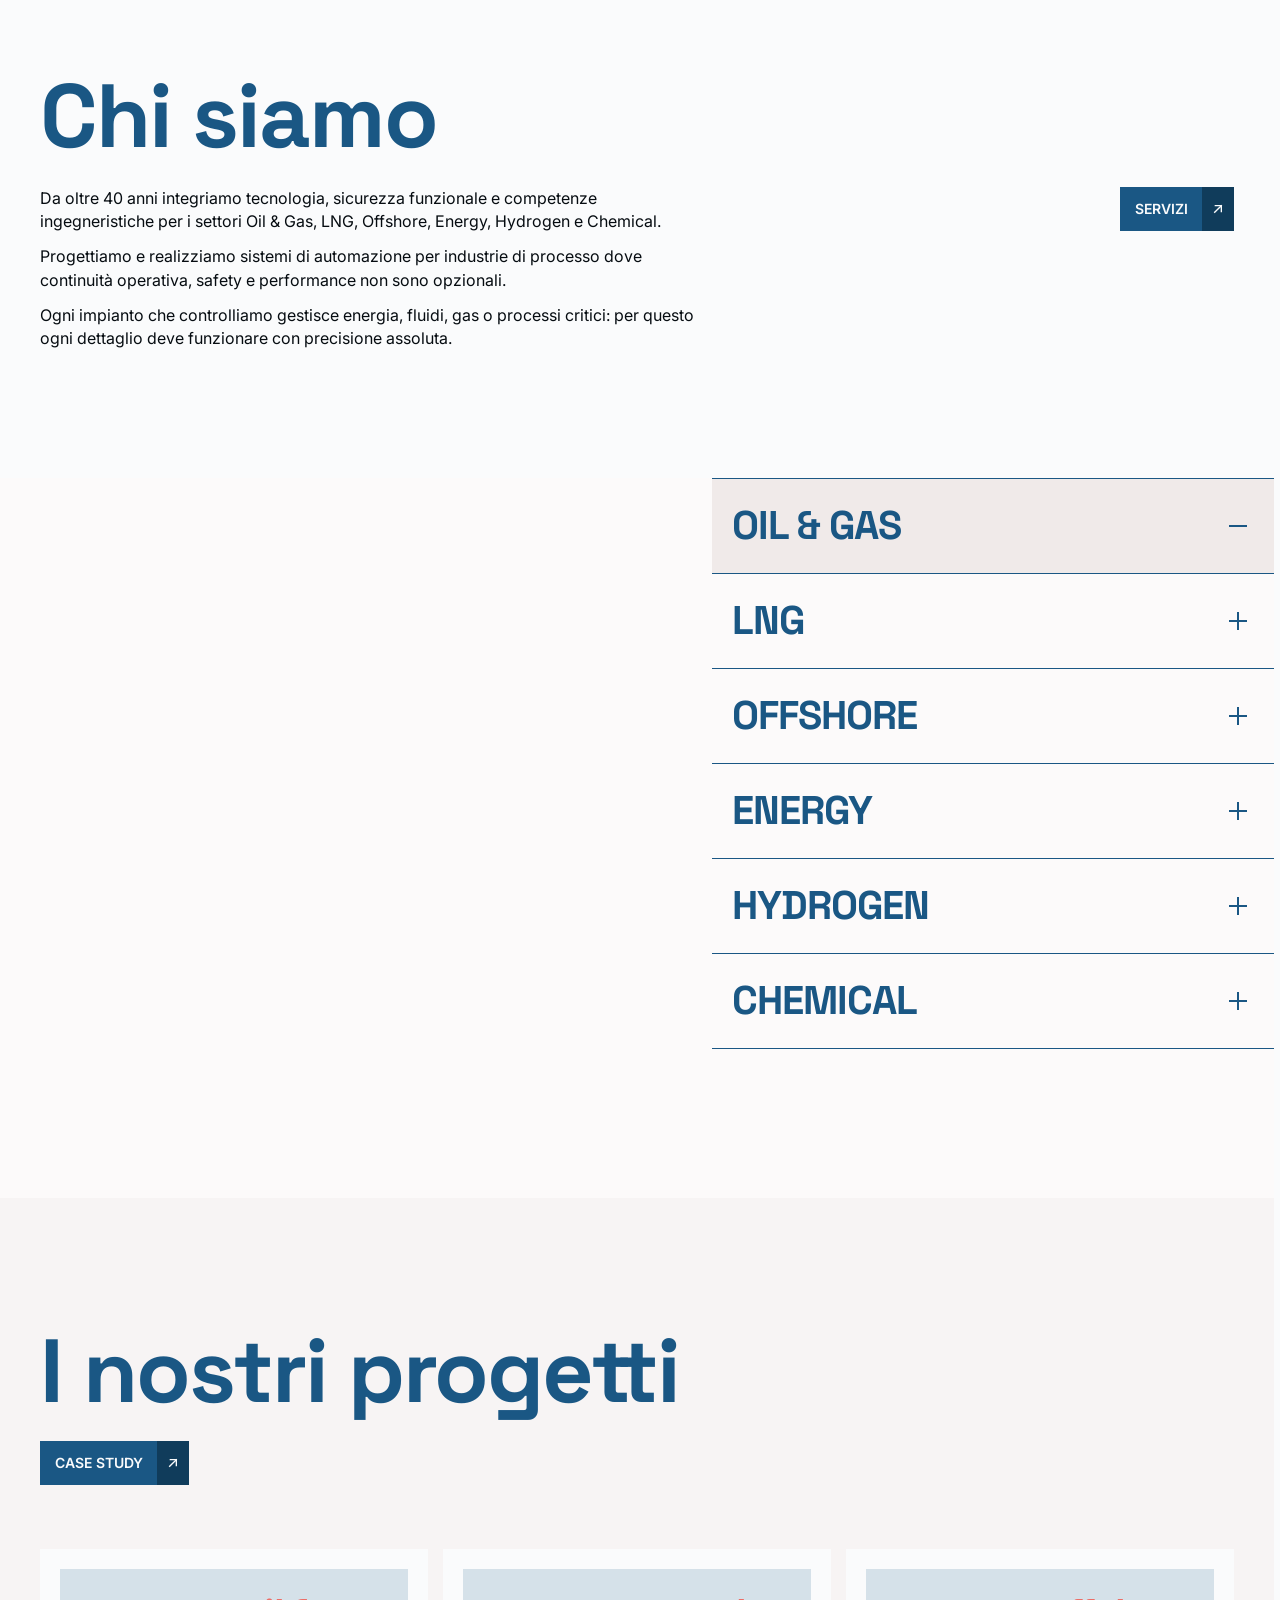
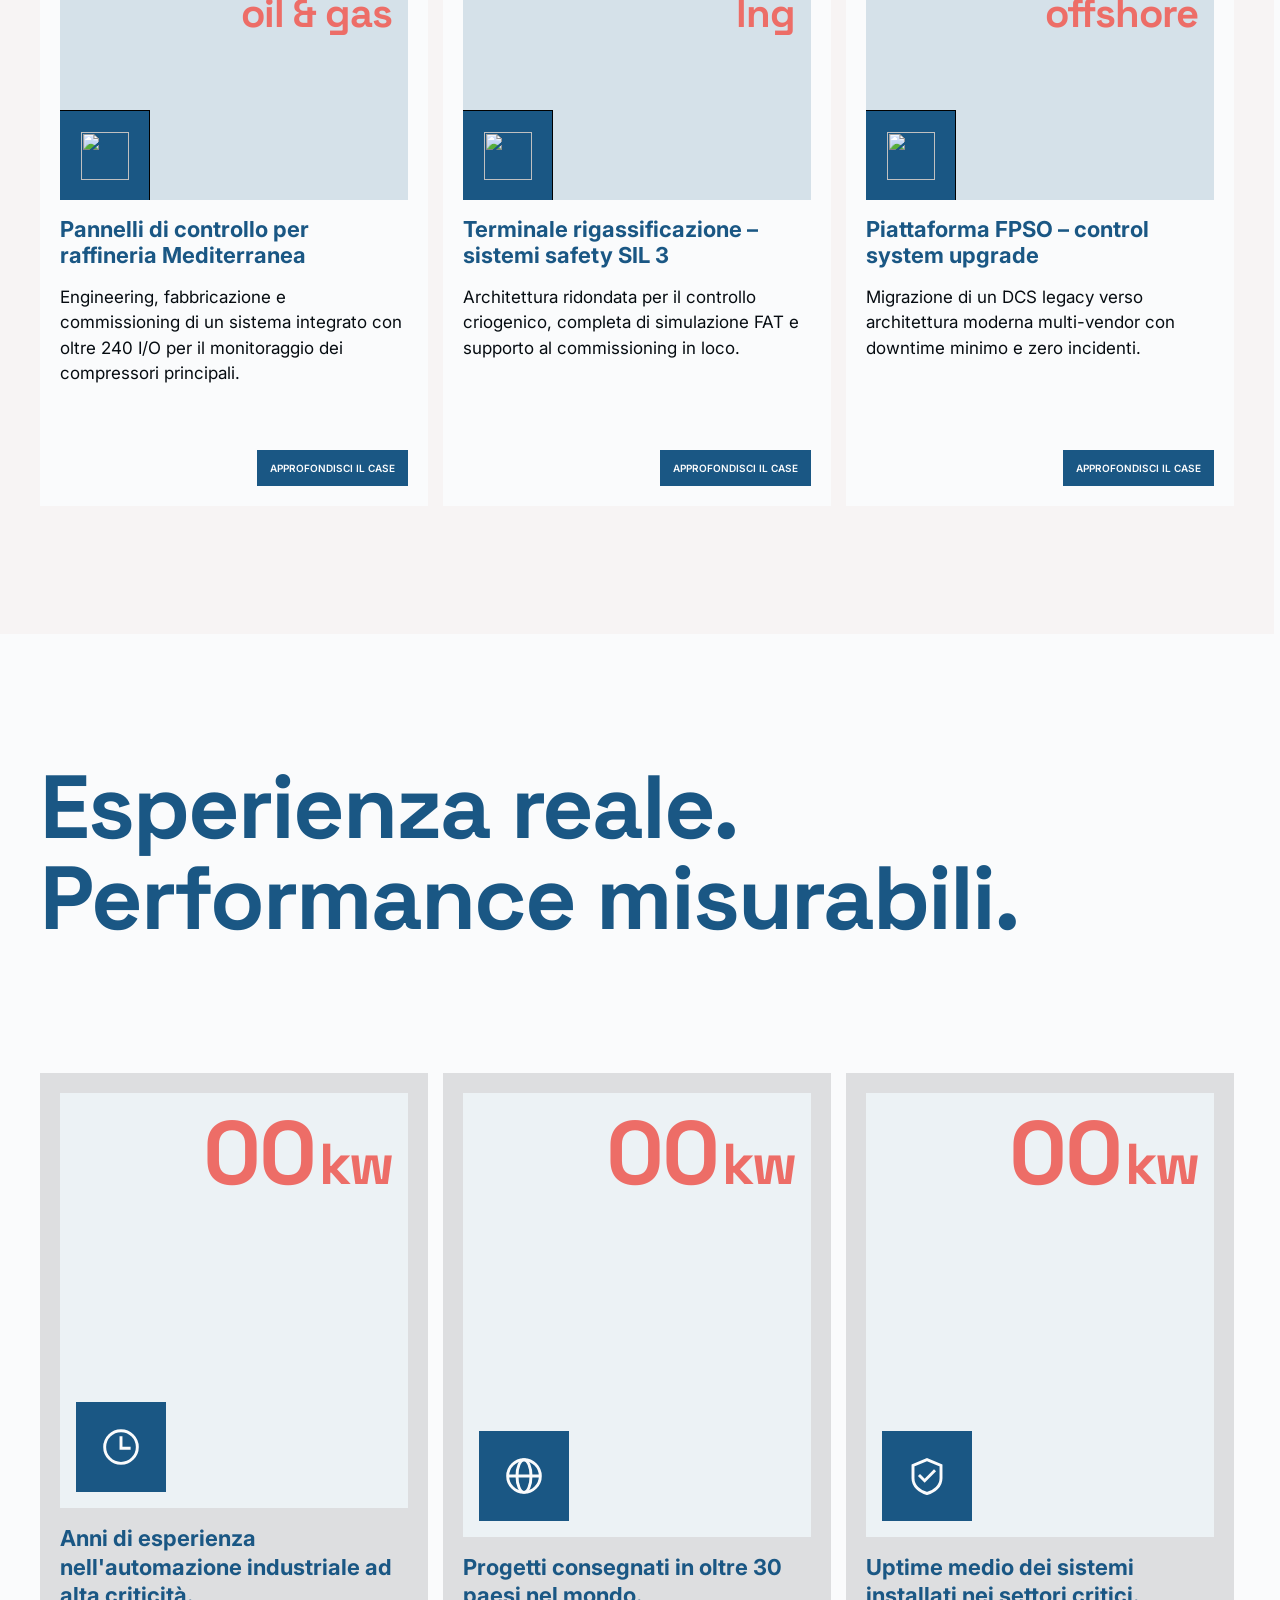
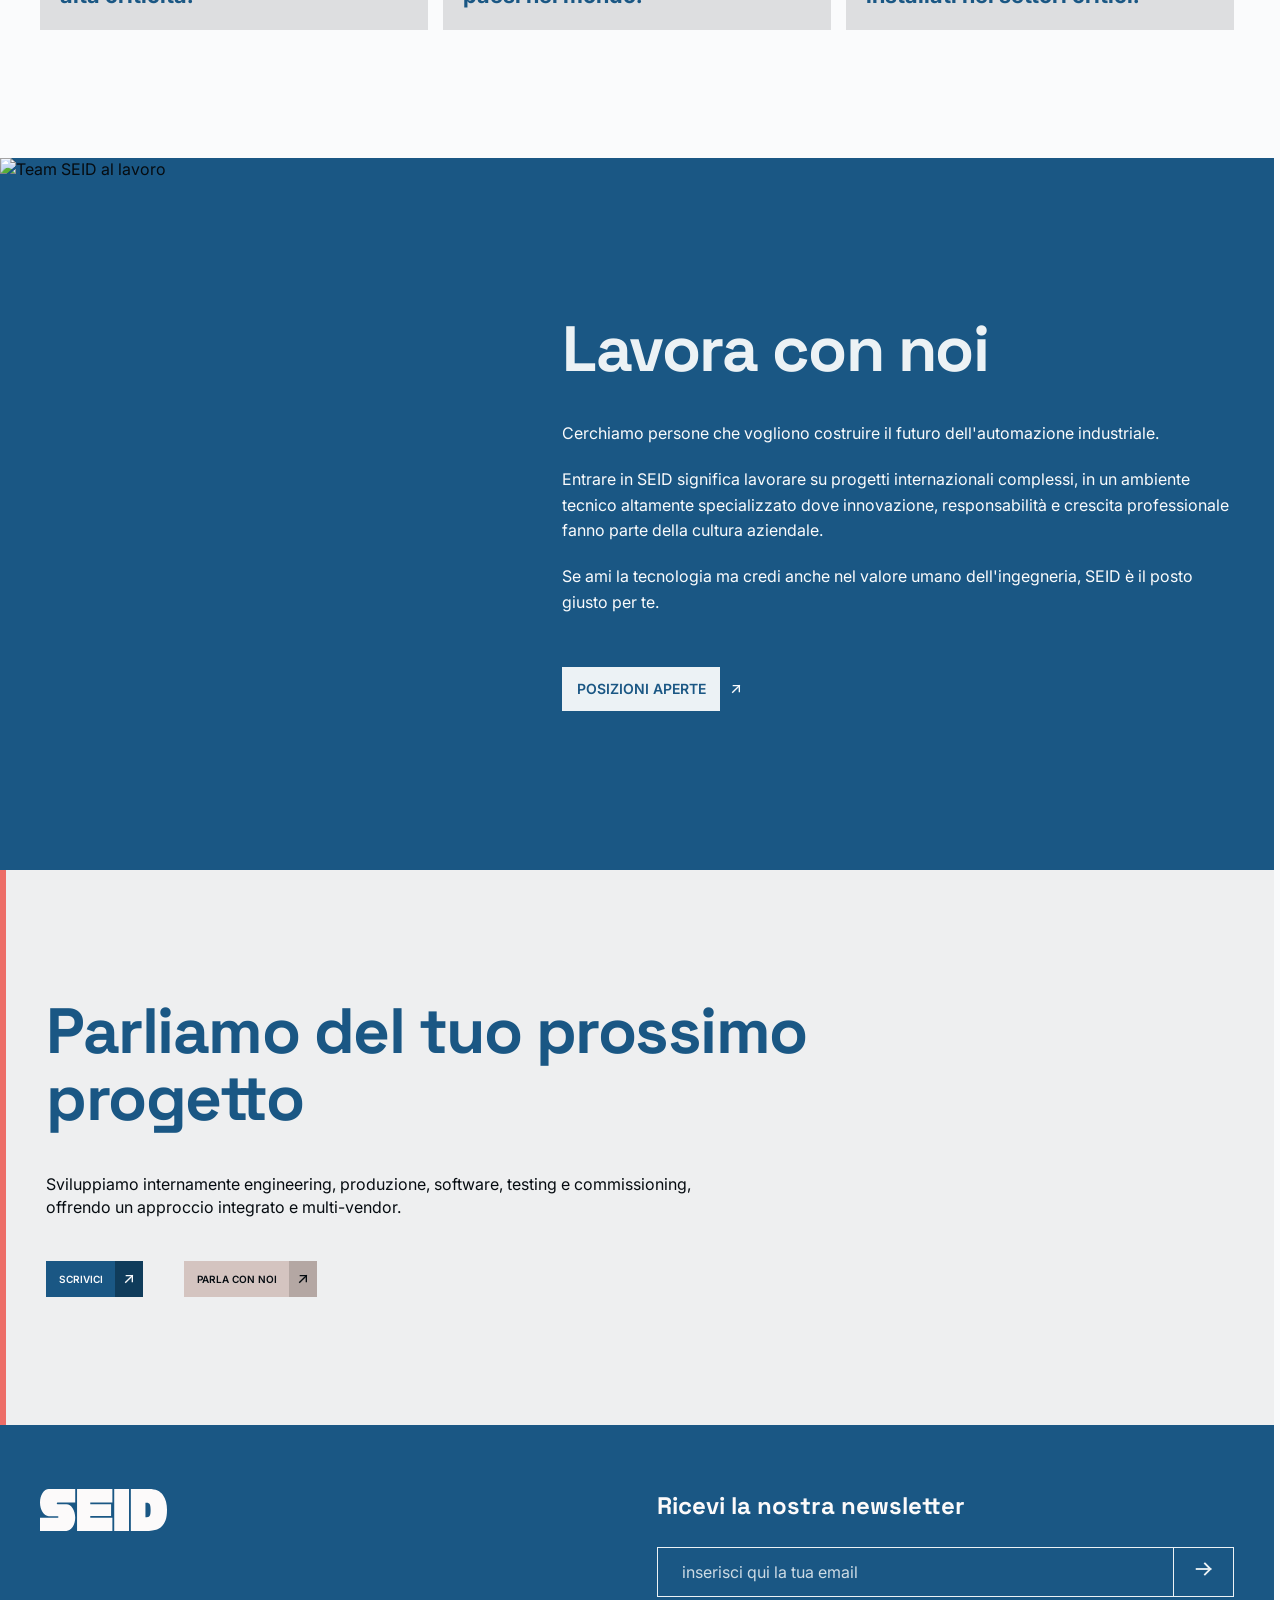
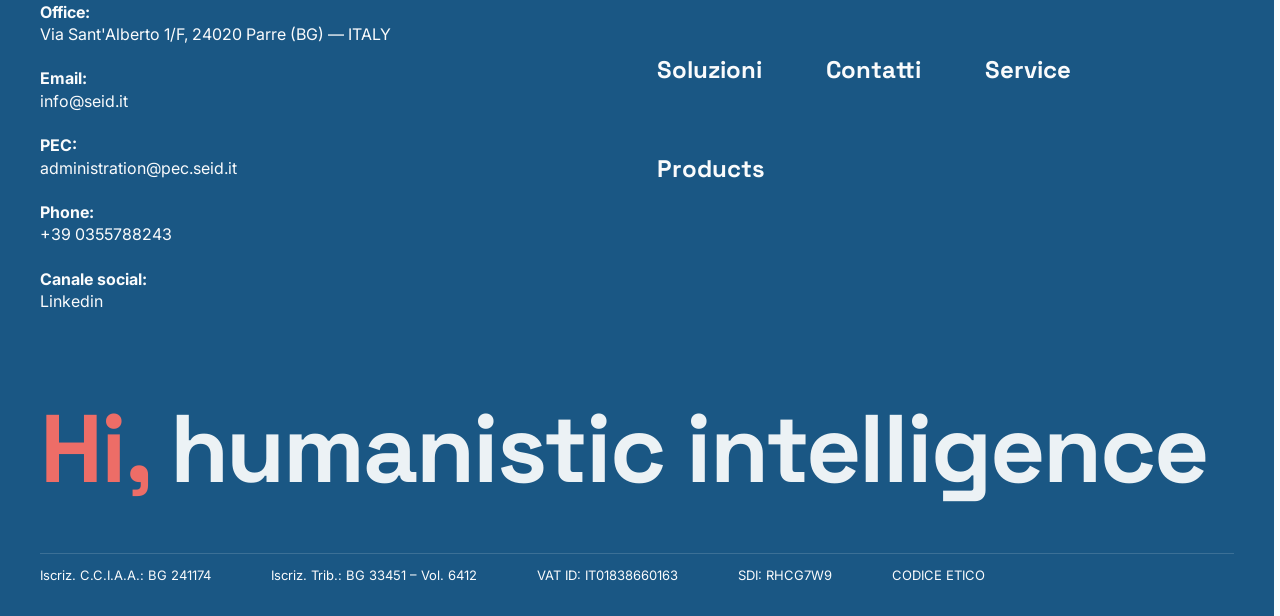
==== commit 16f3e2e7: "chore: cache-bust CSS/JS to bypass stale browser cache" ====
--- a/index.html
+++ b/index.html
@@ -8,7 +8,7 @@
 <link rel="preconnect" href="https://fonts.googleapis.com" />
 <link rel="preconnect" href="https://fonts.gstatic.com" crossorigin />
 <link href="https://fonts.googleapis.com/css2?family=Inter:wght@400;600;700&family=Space+Grotesk:wght@500;700&display=swap" rel="stylesheet" />
-<link rel="stylesheet" href="css/styles.css" />
+<link rel="stylesheet" href="css/styles.css?v=20260512-2" />
 </head>
 <body>
 
@@ -444,6 +444,6 @@
 
 <script src="https://cdnjs.cloudflare.com/ajax/libs/gsap/3.12.5/gsap.min.js"></script>
 <script src="https://cdnjs.cloudflare.com/ajax/libs/gsap/3.12.5/ScrollTrigger.min.js"></script>
-<script src="js/main.js"></script>
+<script src="js/main.js?v=20260512-2"></script>
 </body>
 </html>
